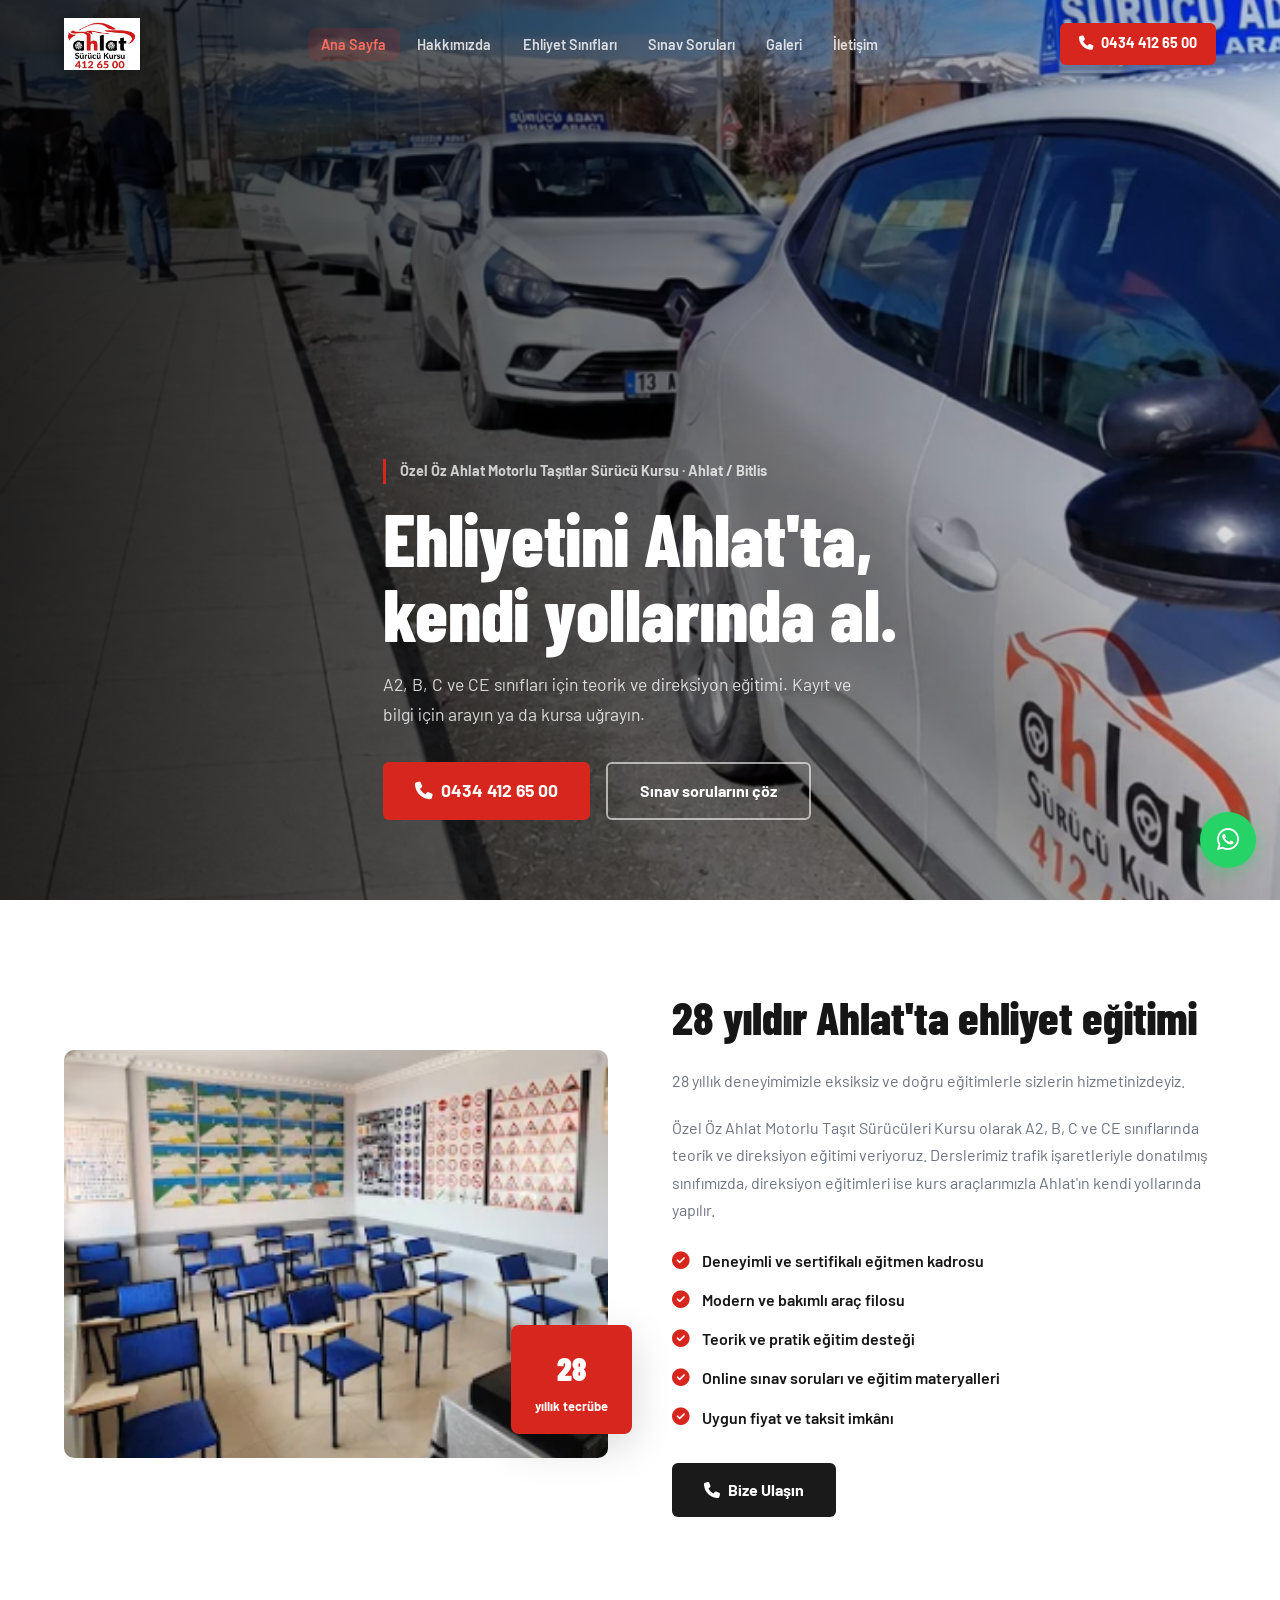
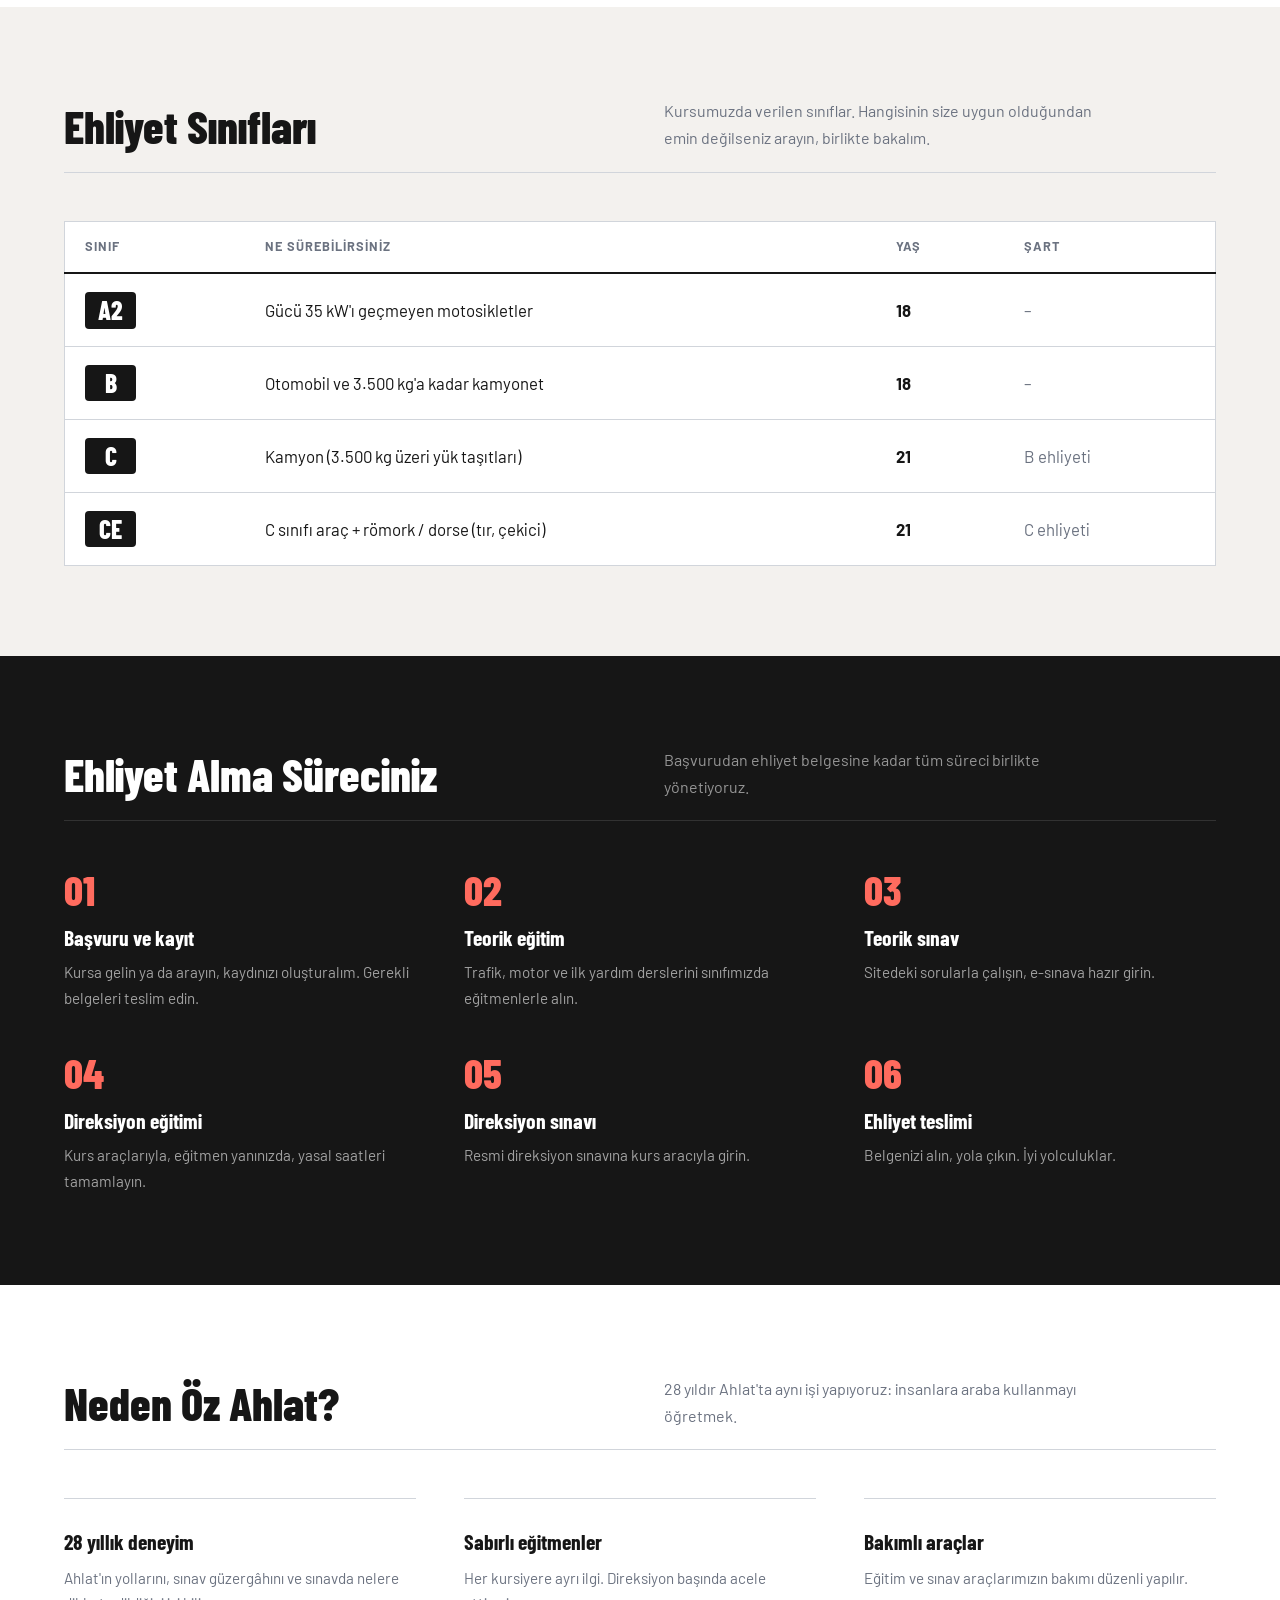
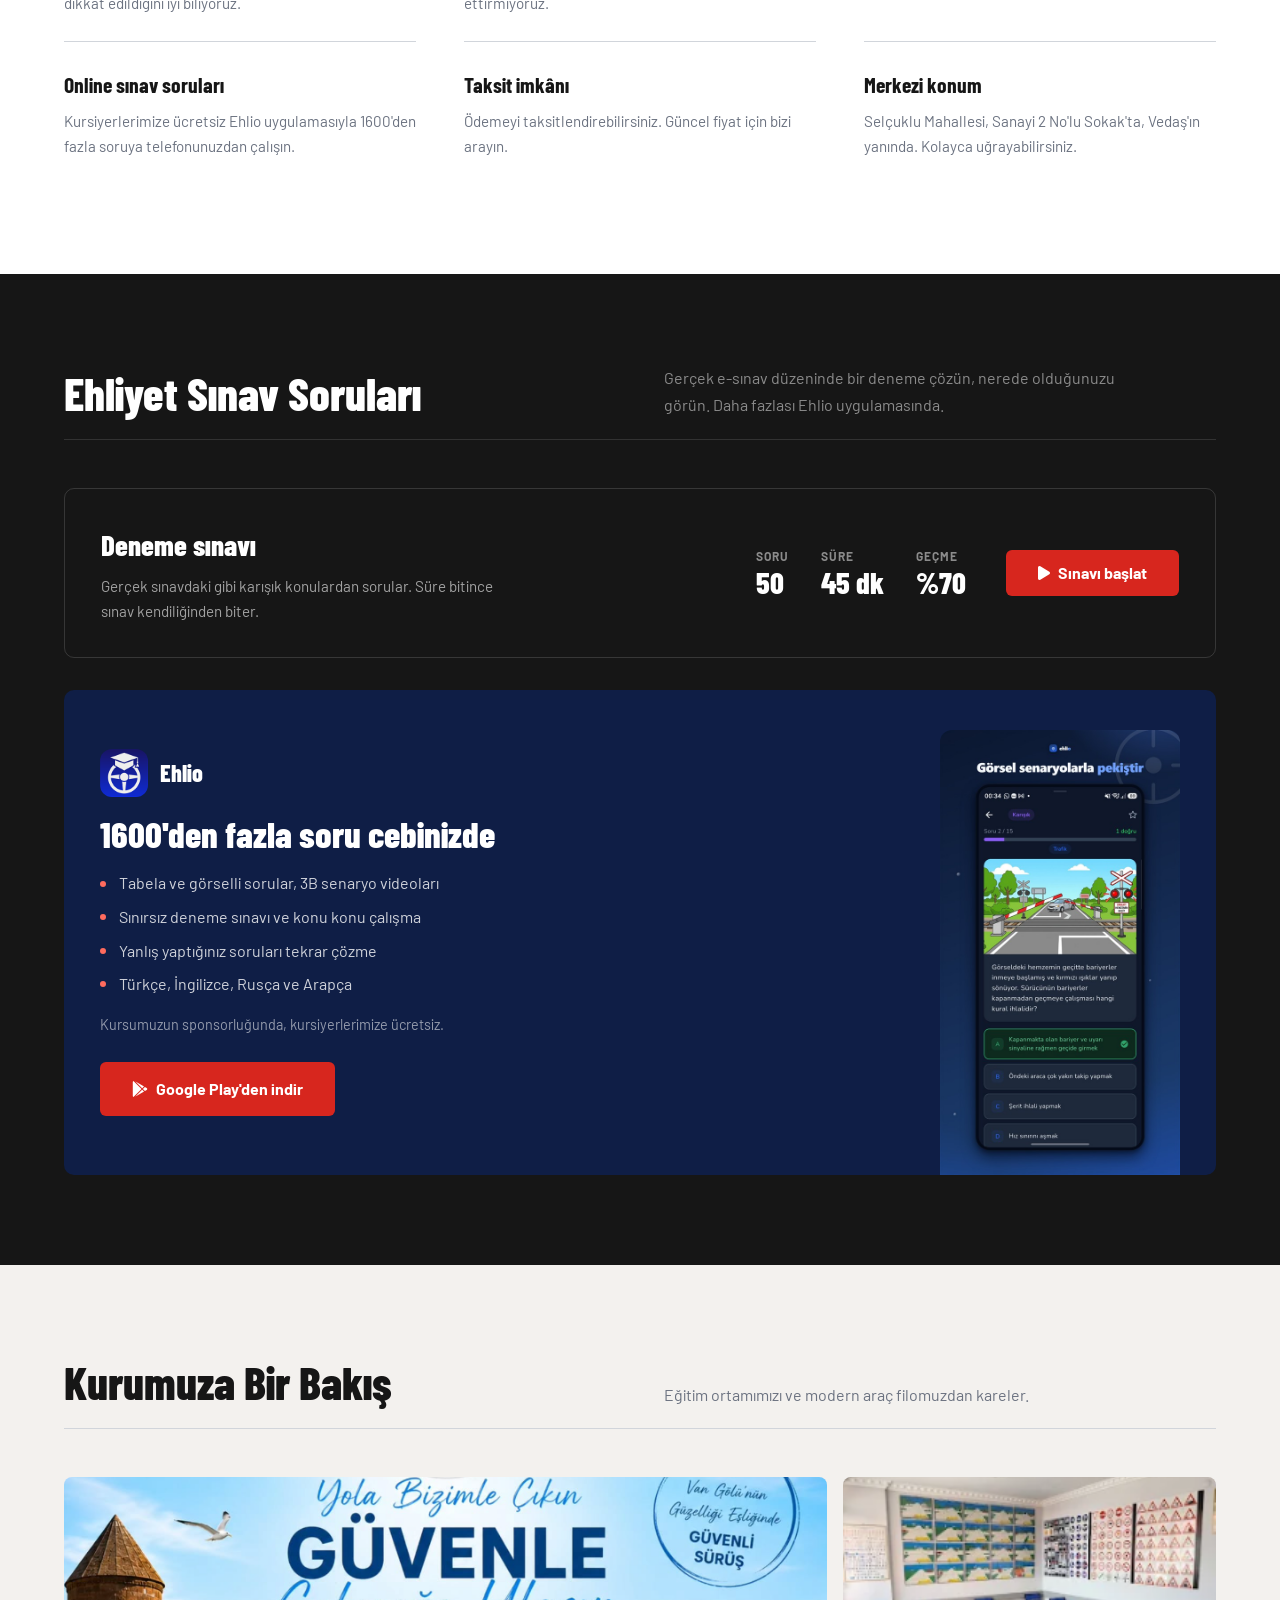
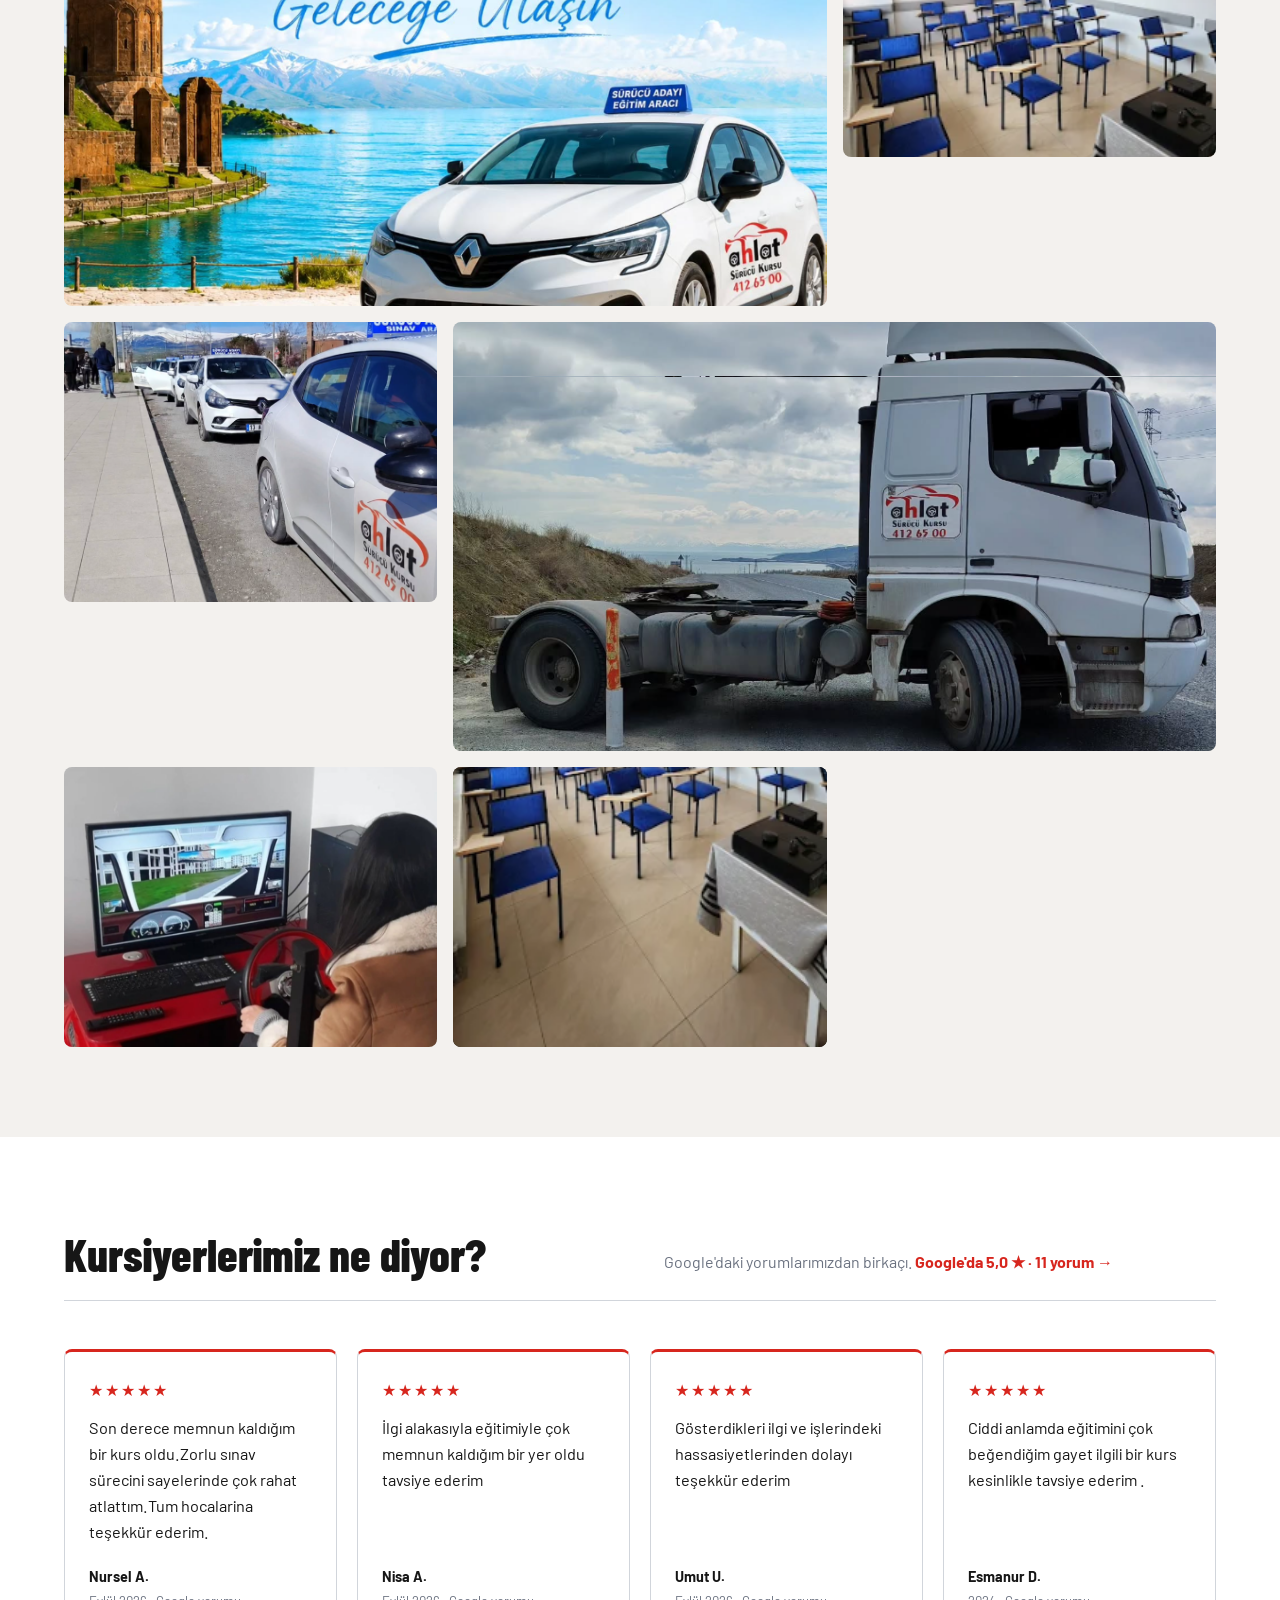
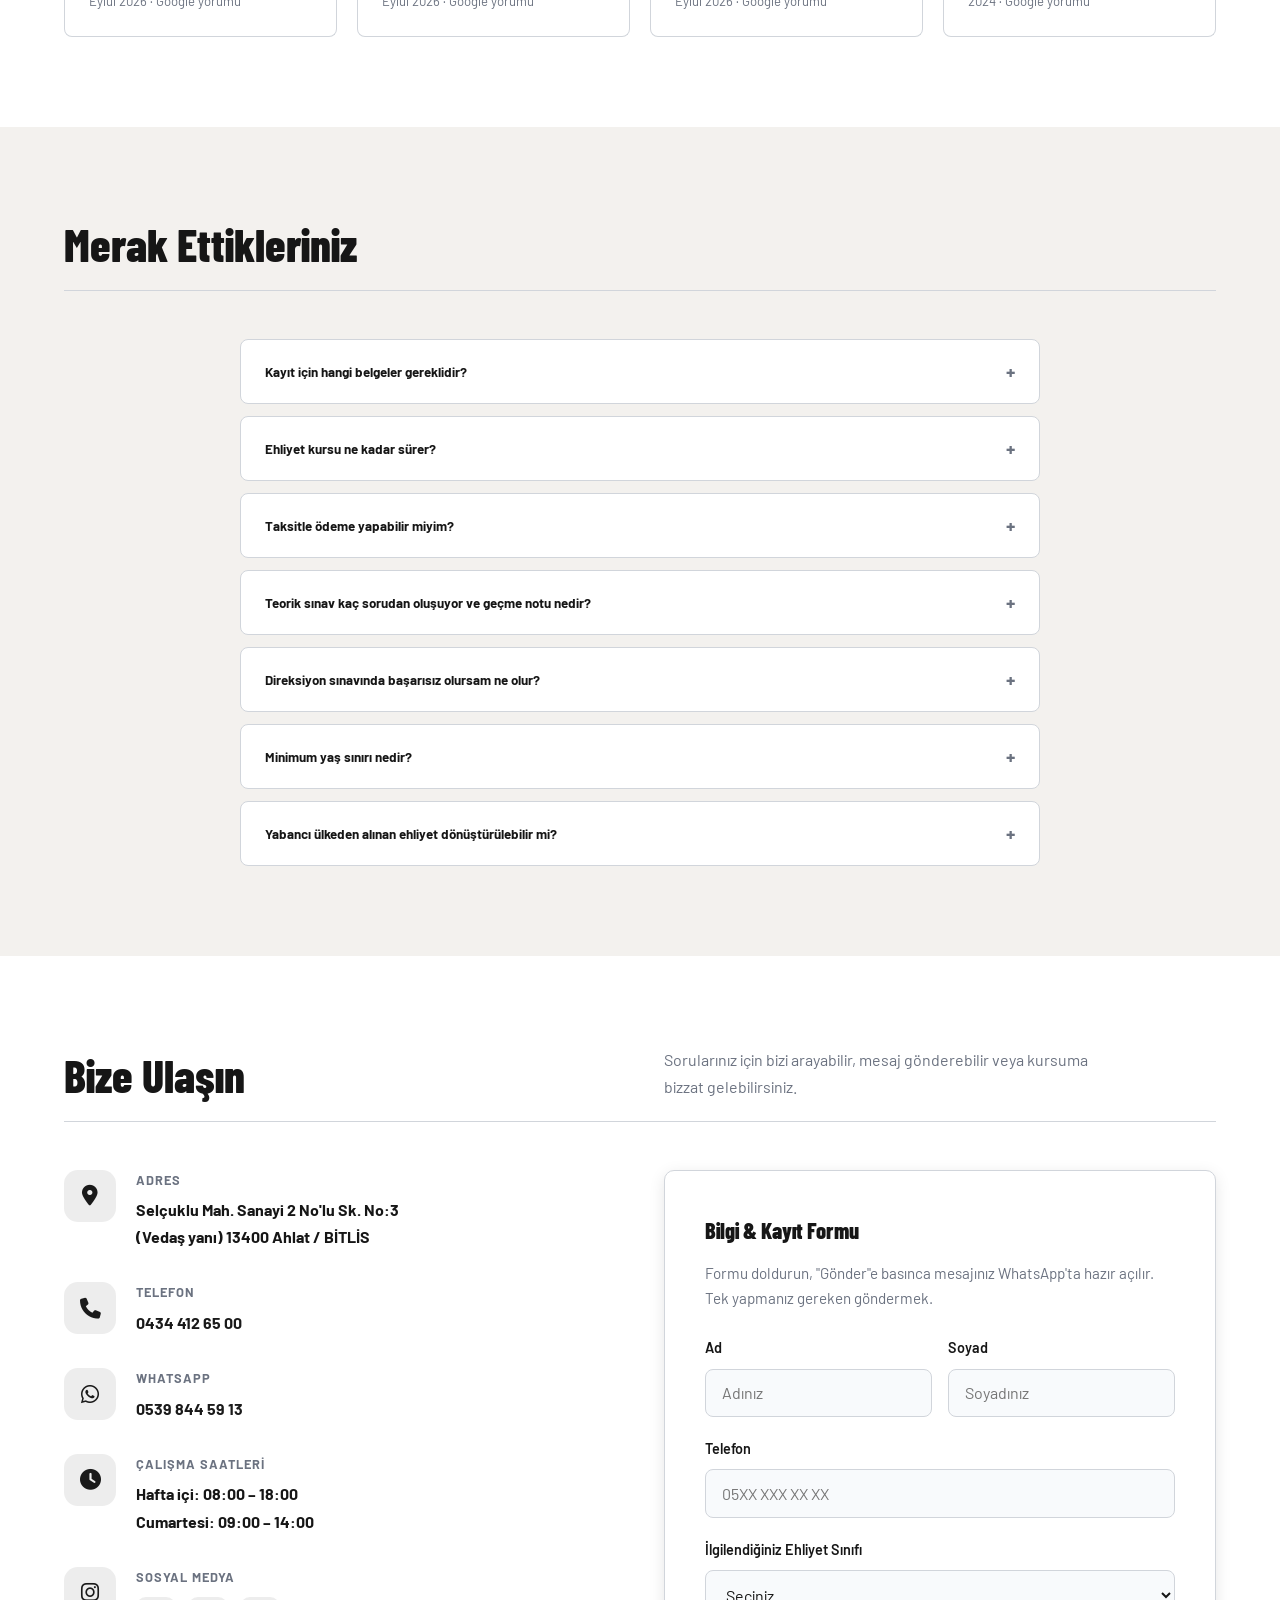
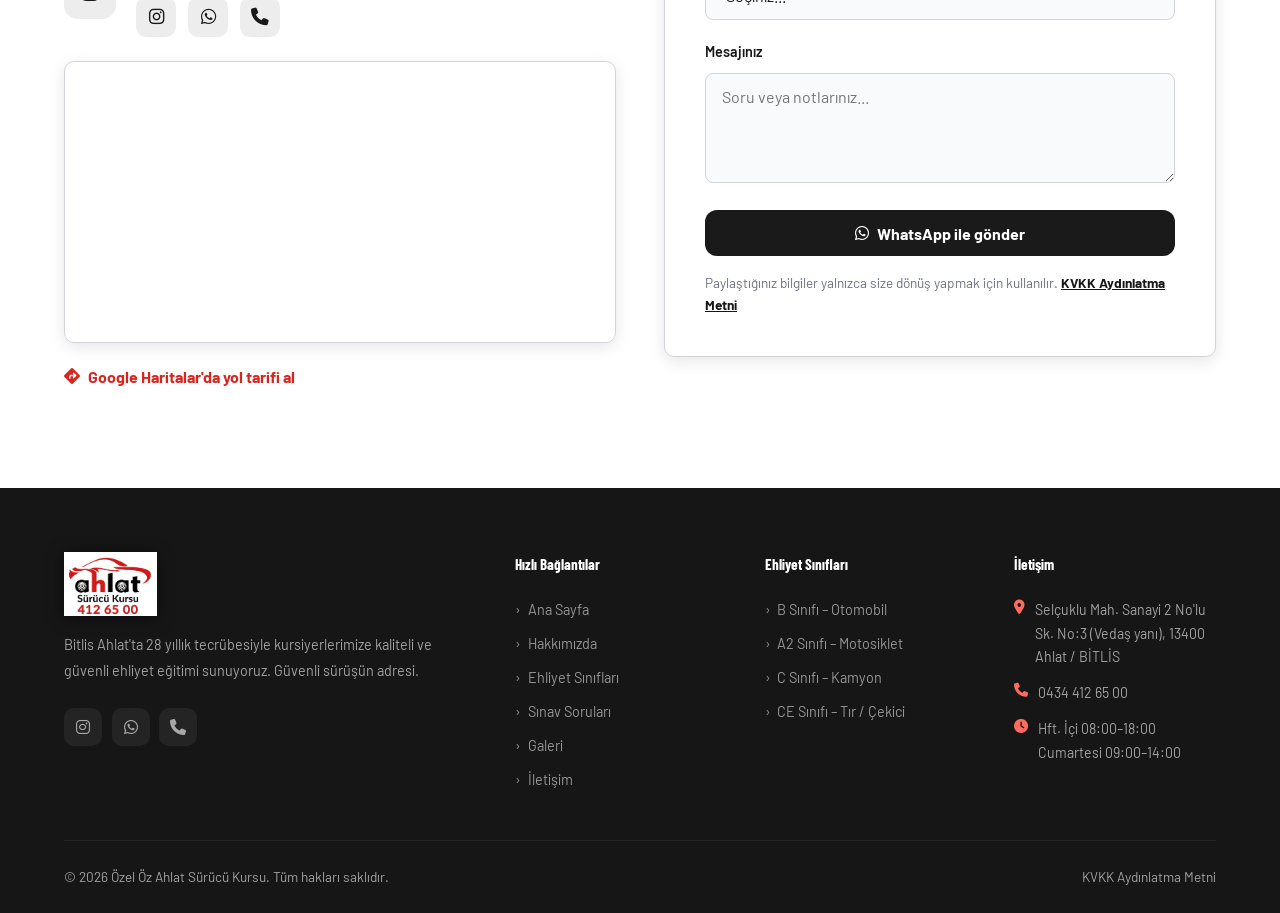
==== index.html @ 83574b3d "Instagram linklerini Umami'de say Co-Authored-By: Claude Opus 5.5 <noreply@anthropic.com>" ====
<!DOCTYPE html>
<html lang="tr">
<head>
  <meta charset="UTF-8">
  <meta name="viewport" content="width=device-width, initial-scale=1.0">
  <meta name="description" content="Özel Öz Ahlat Motorlu Taşıtlar Sürücü Kursu – 28 yıldır Ahlat/Bitlis'te A2, B, C ve CE sınıfı ehliyet eğitimi. Online deneme sınavı. 0434 412 65 00">
  <meta name="keywords" content="Ahlat sürücü kursu, Bitlis ehliyet, Öz Ahlat sürücü kursu, ehliyet soruları, online ehliyet sınavı">
  <meta property="og:title" content="Özel Öz Ahlat Motorlu Taşıtlar Sürücü Kursu">
  <meta property="og:description" content="28 yıldır Ahlat'ta A2, B, C ve CE sınıfı ehliyet eğitimi. Kayıt ve bilgi: 0434 412 65 00">
  <meta property="og:type" content="website">
  <meta property="og:url" content="https://ozahlatsurucukursu.com/">
  <meta property="og:image" content="https://ozahlatsurucukursu.com/images/araba-sinav.png">
  <link rel="canonical" href="https://ozahlatsurucukursu.com/">
  <script type="application/ld+json">
  {
    "@context": "https://schema.org",
    "@type": "DrivingSchool",
    "name": "Özel Öz Ahlat Motorlu Taşıtlar Sürücü Kursu",
    "url": "https://ozahlatsurucukursu.com/",
    "logo": "https://ozahlatsurucukursu.com/images/logo.png",
    "image": "https://ozahlatsurucukursu.com/images/araba-sinav.png",
    "telephone": "+904344126500",
    "address": {
      "@type": "PostalAddress",
      "streetAddress": "Selçuklu Mah. Sanayi 2 No'lu Sk. No:3 (Vedaş yanı)",
      "addressLocality": "Ahlat",
      "addressRegion": "Bitlis",
      "postalCode": "13400",
      "addressCountry": "TR"
    },
    "geo": { "@type": "GeoCoordinates", "latitude": 38.7538168, "longitude": 42.4808059 },
    "openingHoursSpecification": [
      { "@type": "OpeningHoursSpecification", "dayOfWeek": ["Monday","Tuesday","Wednesday","Thursday","Friday"], "opens": "08:00", "closes": "18:00" },
      { "@type": "OpeningHoursSpecification", "dayOfWeek": "Saturday", "opens": "09:00", "closes": "14:00" }
    ],
    "sameAs": ["https://www.instagram.com/ozelozahlatsurucukursu/"]
  }
  </script>
  <title>Özel Öz Ahlat Motorlu Taşıtlar Sürücü Kursu | Ahlat / Bitlis</title>
  <link rel="preconnect" href="https://fonts.googleapis.com">
  <link rel="preconnect" href="https://fonts.gstatic.com" crossorigin>
  <link href="https://fonts.googleapis.com/css2?family=Barlow+Condensed:wght@600;700;800&family=Barlow:wght@400;500;600;700&display=swap" rel="stylesheet">
  <link rel="stylesheet" href="https://cdnjs.cloudflare.com/ajax/libs/font-awesome/6.5.1/css/all.min.css">
  <link rel="stylesheet" href="css/style.css">
  <!-- Umami: çerezsiz ziyaretçi istatistiği; yalnızca canlı alan adında sayar -->
  <script defer src="https://cloud.umami.is/script.js" data-website-id="d7268919-b298-45bf-a15a-95220ce1ad86" data-domains="ozahlatsurucukursu.com"></script>
</head>
<body>

<!-- ===== WhatsApp & Back To Top ===== -->
<a data-umami-event="whatsapp" data-umami-event-yer="sabit-buton" href="https://wa.me/905398445913" class="whatsapp-float" target="_blank" rel="noopener" aria-label="WhatsApp ile ulaşın">
  <i class="fa-brands fa-whatsapp"></i>
  <span class="whatsapp-tooltip">WhatsApp'tan Ulaşın</span>
</a>
<button id="back-to-top" aria-label="Sayfanın başına dön">
  <i class="fa-solid fa-chevron-up"></i>
</button>

<!-- Lightbox -->
<div id="lightbox-overlay" role="dialog" aria-modal="true">
  <button id="lightbox-close"><i class="fa-solid fa-xmark"></i></button>
  <img id="lightbox-img" src="" alt="Galeri fotoğrafı">
  <div id="lightbox-caption"></div>
</div>

<!-- ===== NAVBAR ===== -->
<nav id="navbar" class="navbar" role="navigation" aria-label="Ana menü">
  <div class="container">
    <div class="nav-inner">
      <a href="#hero" class="nav-logo">
        <img src="images/logo.png" alt="Ahlat Sürücü Kursu" class="nav-logo-img">
      </a>

      <ul class="nav-menu" id="nav-menu">
        <li><a href="#hero"       class="nav-link active">Ana Sayfa</a></li>
        <li><a href="#hakkimizda" class="nav-link">Hakkımızda</a></li>
        <li><a href="#hizmetler"  class="nav-link">Ehliyet Sınıfları</a></li>
        <li><a href="#sinav"      class="nav-link">Sınav Soruları</a></li>
        <li><a href="#galeri"     class="nav-link">Galeri</a></li>
        <li><a href="#iletisim"   class="nav-link">İletişim</a></li>
      </ul>

      <div class="nav-actions">
        <a data-umami-event="telefon" data-umami-event-yer="menu" href="tel:+904344126500" class="nav-phone">
          <i class="fa-solid fa-phone"></i>
          <span class="phone-text">0434 412 65 00</span>
        </a>
        <button class="hamburger" id="hamburger" aria-label="Menüyü aç/kapat" aria-expanded="false">
          <span></span><span></span><span></span>
        </button>
      </div>
    </div>
  </div>
</nav>

<!-- ===== HERO ===== -->
<section id="hero" class="hero">
  <div class="container">
    <div class="hero-content">
      <p class="hero-kicker">Özel Öz Ahlat Motorlu Taşıtlar Sürücü Kursu · Ahlat / Bitlis</p>
      <h1 class="hero-title">Ehliyetini Ahlat'ta,<br>kendi yollarında al.</h1>
      <p class="hero-desc">
        A2, B, C ve CE sınıfları için teorik ve direksiyon eğitimi.
        Kayıt ve bilgi için arayın ya da kursa uğrayın.
      </p>
      <div class="hero-actions">
        <a data-umami-event="telefon" data-umami-event-yer="giris" href="tel:+904344126500" class="btn btn-secondary">
          <i class="fa-solid fa-phone"></i> 0434 412 65 00
        </a>
        <a href="#sinav" class="btn btn-outline">Sınav sorularını çöz</a>
      </div>
    </div>
  </div>
</section>

<!-- ===== HAKKIMIZDA ===== -->
<section id="hakkimizda" class="section">
  <div class="container">
    <div class="about-grid">
      <div class="about-visual">
        <div class="about-img-wrap">
          <img src="images/sinif.png" alt="Öz Ahlat Sürücü Kursu Eğitim Sınıfı" class="about-real-img">
        </div>
        <div class="about-badge-float">
          <div class="about-badge-num">28</div>
          <div class="about-badge-text">yıllık tecrübe</div>
        </div>
      </div>
      <div class="about-text">
        <div class="section-header" style="text-align:left;margin-bottom:1.5rem">
          <h2 class="section-title">28 yıldır Ahlat'ta ehliyet eğitimi</h2>
        </div>
        <p>
          28 yıllık deneyimimizle eksiksiz ve doğru eğitimlerle sizlerin hizmetinizdeyiz.
        </p>
        <p>
          Özel Öz Ahlat Motorlu Taşıt Sürücüleri Kursu olarak A2, B, C ve CE sınıflarında
          teorik ve direksiyon eğitimi veriyoruz. Derslerimiz trafik işaretleriyle donatılmış
          sınıfımızda, direksiyon eğitimleri ise kurs araçlarımızla Ahlat'ın kendi yollarında yapılır.
        </p>
        <div class="about-features">
          <div class="about-feature"><i class="fa-solid fa-check-circle"></i> Deneyimli ve sertifikalı eğitmen kadrosu</div>
          <div class="about-feature"><i class="fa-solid fa-check-circle"></i> Modern ve bakımlı araç filosu</div>
          <div class="about-feature"><i class="fa-solid fa-check-circle"></i> Teorik ve pratik eğitim desteği</div>
          <div class="about-feature"><i class="fa-solid fa-check-circle"></i> Online sınav soruları ve eğitim materyalleri</div>
          <div class="about-feature"><i class="fa-solid fa-check-circle"></i> Uygun fiyat ve taksit imkânı</div>
        </div>
        <a href="#iletisim" class="btn btn-primary">
          <i class="fa-solid fa-phone"></i> Bize Ulaşın
        </a>
      </div>
    </div>
  </div>
</section>

<!-- ===== EHLİYET SINIFLARI ===== -->
<section id="hizmetler" class="section section-alt">
  <div class="container">
    <div class="section-header">
      <h2 class="section-title">Ehliyet Sınıfları</h2>
      <p class="section-desc">Kursumuzda verilen sınıflar. Hangisinin size uygun olduğundan emin değilseniz arayın, birlikte bakalım.</p>
    </div>
    <div class="class-table-wrap">
      <table class="class-table">
        <thead>
          <tr><th>Sınıf</th><th>Ne sürebilirsiniz</th><th>Yaş</th><th>Şart</th></tr>
        </thead>
        <tbody>
          <tr><td><span class="class-code">A2</span></td><td>Gücü 35 kW'ı geçmeyen motosikletler</td><td>18</td><td>–</td></tr>
          <tr><td><span class="class-code">B</span></td><td>Otomobil ve 3.500 kg'a kadar kamyonet</td><td>18</td><td>–</td></tr>
          <tr><td><span class="class-code">C</span></td><td>Kamyon (3.500 kg üzeri yük taşıtları)</td><td>21</td><td>B ehliyeti</td></tr>
          <tr><td><span class="class-code">CE</span></td><td>C sınıfı araç + römork / dorse (tır, çekici)</td><td>21</td><td>C ehliyeti</td></tr>
        </tbody>
      </table>
    </div>
  </div>
</section>

<!-- ===== SÜREÇ ===== -->
<section class="section process-section">
  <div class="container">
    <div class="section-header">
      <h2 class="section-title">Ehliyet Alma Süreciniz</h2>
      <p class="section-desc">Başvurudan ehliyet belgesine kadar tüm süreci birlikte yönetiyoruz.</p>
    </div>
    <ol class="process-list">
      <li><h3>Başvuru ve kayıt</h3><p>Kursa gelin ya da arayın, kaydınızı oluşturalım. Gerekli belgeleri teslim edin.</p></li>
      <li><h3>Teorik eğitim</h3><p>Trafik, motor ve ilk yardım derslerini sınıfımızda eğitmenlerle alın.</p></li>
      <li><h3>Teorik sınav</h3><p>Sitedeki sorularla çalışın, e-sınava hazır girin.</p></li>
      <li><h3>Direksiyon eğitimi</h3><p>Kurs araçlarıyla, eğitmen yanınızda, yasal saatleri tamamlayın.</p></li>
      <li><h3>Direksiyon sınavı</h3><p>Resmi direksiyon sınavına kurs aracıyla girin.</p></li>
      <li><h3>Ehliyet teslimi</h3><p>Belgenizi alın, yola çıkın. İyi yolculuklar.</p></li>
    </ol>
  </div>
</section>

<!-- ===== NEDEN BİZ ===== -->
<section class="section">
  <div class="container">
    <div class="section-header">
      <h2 class="section-title">Neden Öz Ahlat?</h2>
      <p class="section-desc">28 yıldır Ahlat'ta aynı işi yapıyoruz: insanlara araba kullanmayı öğretmek.</p>
    </div>
    <div class="reasons">
      <div class="reason"><h4>28 yıllık deneyim</h4><p>Ahlat'ın yollarını, sınav güzergâhını ve sınavda nelere dikkat edildiğini iyi biliyoruz.</p></div>
      <div class="reason"><h4>Sabırlı eğitmenler</h4><p>Her kursiyere ayrı ilgi. Direksiyon başında acele ettirmiyoruz.</p></div>
      <div class="reason"><h4>Bakımlı araçlar</h4><p>Eğitim ve sınav araçlarımızın bakımı düzenli yapılır.</p></div>
      <div class="reason"><h4>Online sınav soruları</h4><p>Kursiyerlerimize ücretsiz Ehlio uygulamasıyla 1600'den fazla soruya telefonunuzdan çalışın.</p></div>
      <div class="reason"><h4>Taksit imkânı</h4><p>Ödemeyi taksitlendirebilirsiniz. Güncel fiyat için bizi arayın.</p></div>
      <div class="reason"><h4>Merkezi konum</h4><p>Selçuklu Mahallesi, Sanayi 2 No'lu Sokak'ta, Vedaş'ın yanında. Kolayca uğrayabilirsiniz.</p></div>
    </div>
  </div>
</section>

<!-- ===== SINAV BÖLÜMÜ ===== -->
<section id="sinav" class="section exam-section">
  <div class="container">
    <div class="section-header">
      <h2 class="section-title" style="color:#fff">Ehliyet Sınav Soruları</h2>
      <p class="section-desc">Gerçek e-sınav düzeninde bir deneme çözün, nerede olduğunuzu görün. Daha fazlası Ehlio uygulamasında.</p>
    </div>

    <!-- SINAV ANA SAYFASI -->
    <div id="exam-home">
      <div class="exam-start">
        <div>
          <h3 class="exam-start-title">Deneme sınavı</h3>
          <p class="exam-start-desc">Gerçek sınavdaki gibi karışık konulardan sorular. Süre bitince sınav kendiliğinden biter.</p>
        </div>
        <dl class="exam-facts">
          <div><dt>Soru</dt><dd>50</dd></div>
          <div><dt>Süre</dt><dd>45 dk</dd></div>
          <div><dt>Geçme</dt><dd>%70</dd></div>
        </dl>
        <button data-umami-event="sinav-baslat" class="btn btn-secondary" id="btn-start-mock">
          <i class="fa-solid fa-play"></i> Sınavı başlat
        </button>
      </div>

      <!-- Ehlio uygulaması -->
      <div class="app-promo" id="uygulama">
        <div class="app-promo-text">
          <div class="app-promo-brand">
            <img src="images/ehlio-ikon.png" alt="" width="48" height="48">
            <span>Ehlio</span>
          </div>
          <h3 class="app-promo-title">1600'den fazla soru cebinizde</h3>
          <ul class="app-promo-list">
            <li>Tabela ve görselli sorular, 3B senaryo videoları</li>
            <li>Sınırsız deneme sınavı ve konu konu çalışma</li>
            <li>Yanlış yaptığınız soruları tekrar çözme</li>
            <li>Türkçe, İngilizce, Rusça ve Arapça</li>
          </ul>
          <p class="app-promo-note">Kursumuzun sponsorluğunda, kursiyerlerimize ücretsiz.</p>
          <!-- TODO: uygulama yayınlanınca href'i Play Store linkiyle değiştir:
               https://play.google.com/store/apps/details?id=com.ehlio.ehlio -->
          <a data-umami-event="play-store" href="#" class="btn btn-secondary play-link">
            <i class="fa-brands fa-google-play"></i> Google Play'den indir
          </a>
        </div>
        <img src="images/ehlio-ekran.jpg" alt="Ehlio uygulamasında görselli bir soru" class="app-promo-shot" width="540" height="1000" loading="lazy">
      </div>
    </div>

    <!-- SINAV QUIZ -->
    <div id="exam-quiz">
      <!-- Başlık -->
      <div class="quiz-header">
        <div class="quiz-meta">
          <span id="exam-category-tag">Kategori</span>
          <span id="exam-question-num">Soru 1 / 50</span>
        </div>
        <div id="timer-row">
          <i class="fa-regular fa-clock" style="color:rgba(255,255,255,.5)"></i>
          <div class="exam-timer" id="exam-timer">40:00</div>
        </div>
        <button id="btn-cancel-exam">
          <i class="fa-solid fa-xmark"></i> Sınavı İptal Et
        </button>
      </div>

      <!-- İlerleme Çubuğu -->
      <div class="progress-wrap">
        <div id="exam-progress-bar" style="width:0%"></div>
      </div>

      <!-- Soru -->
      <div class="quiz-body">
        <img id="exam-question-img" class="exam-question-img" alt="Soruya ait trafik levhası" style="display:none">
        <video id="exam-question-video" class="exam-question-video" muted loop playsinline controls preload="none" style="display:none"></video>
        <p id="exam-question-text">Soru metni buraya gelecek...</p>
        <div id="exam-options"></div>
        <div id="exam-explanation"></div>
      </div>

      <!-- Alt Menü -->
      <div class="quiz-footer">
        <button id="btn-prev"><i class="fa-solid fa-chevron-left"></i> Önceki</button>
        <button id="btn-next">Sonraki <i class="fa-solid fa-chevron-right"></i></button>
      </div>
    </div>

    <!-- SINAV SONUÇLARI -->
    <div id="exam-results">
      <div class="results-card">
        <h3 style="font-family:var(--font-head);color:#fff;font-size:1.5rem;margin-bottom:2rem;font-weight:800;">Sınav Sonuçlarınız</h3>
        <div class="score-circle-wrap">
          <div id="score-circle">
            <div id="result-score">-/-</div>
            <div id="result-pct">%0</div>
          </div>
        </div>
        <div id="result-badge" class="result-badge">...</div>
        <div class="result-meta">
          <span><i class="fa-regular fa-clock"></i> <span id="result-time">-</span></span>
          <span><i class="fa-solid fa-circle-check"></i> Geçme notu: %70</span>
        </div>
        <h4 class="result-categories-title">Konu Bazlı Performans:</h4>
        <div id="result-categories"></div>
        <p class="results-app">
          Bu deneme hep aynı 50 sorudan oluşur. Her seferinde yeni sorularla çalışmak için
          <a href="#uygulama">Ehlio uygulamasını indirin</a>.
        </p>
        <div class="results-actions">
          <button id="btn-retry"><i class="fa-solid fa-rotate-right"></i> Tekrar Dene</button>
          <button id="btn-back-menu"><i class="fa-solid fa-house"></i> Ana Menüye Dön</button>
        </div>
      </div>
    </div>

  </div>
</section>

<!-- ===== GALERİ ===== -->
<section id="galeri" class="section section-alt">
  <div class="container">
    <div class="section-header">
      <h2 class="section-title">Kurumuza Bir Bakış</h2>
      <p class="section-desc">Eğitim ortamımızı ve modern araç filomuzdan kareler.</p>
    </div>
    <div class="gallery-grid">
      <!-- 1 – Tanıtım Posteri (geniş) -->
      <div class="gallery-item" data-src="images/reklam.png" data-caption="Van Gölü'nde Güvenli Sürüş">
        <img src="images/reklam.png" alt="Ahlat Sürücü Kursu Tanıtım" class="gallery-img">
        <div class="gallery-caption">Van Gölü'nde Güvenli Sürüş – Ahlat'tan Yollara Güvenle…</div>
      </div>
      <!-- 2 – Eğitim Sınıfı -->
      <div class="gallery-item" data-src="images/sinif.png" data-caption="Teorik Eğitim Sınıfımız">
        <img src="images/sinif.png" alt="Teorik Eğitim Sınıfı" class="gallery-img">
        <div class="gallery-caption">Trafik İşaretleriyle Donatılmış Teorik Eğitim Sınıfımız</div>
      </div>
      <!-- 3 – Sınav Aracı -->
      <div class="gallery-item" data-src="images/araba-sinav.png" data-caption="Pratik Sürüş ve Sınav Eğitimi">
        <img src="images/araba-sinav.png" alt="Sınav Aracı Yolda" class="gallery-img">
        <div class="gallery-caption">Gerçek Yolda Pratik Sürüş ve Direksiyon Sınavı</div>
      </div>
      <!-- 4 – Kamyon (geniş) -->
      <div class="gallery-item" data-src="images/kamyon.png" data-caption="C Sınıfı Kamyon Eğitimi">
        <img src="images/kamyon.png" alt="Kamyon Eğitim Aracı" class="gallery-img">
        <div class="gallery-caption">C Sınıfı Kamyon – Ağır Vasıta Eğitim Filomuz</div>
      </div>
      <!-- 5 – Simülatör -->
      <div class="gallery-item" data-src="images/simulator.png" data-caption="Simülatör Eğitimi">
        <img src="images/simulator.png" alt="Sürüş Simülatörü" class="gallery-img">
        <div class="gallery-caption">Modern Sürüş Simülatörü ile Güvenli Ön Pratik</div>
      </div>
      <!-- 6 – Sınıf (farklı açı) -->
      <div class="gallery-item" data-src="images/sinif.png" data-caption="Donanımlı Eğitim Ortamı">
        <img src="images/sinif.png" alt="Eğitim Ortamı" class="gallery-img" style="object-position:bottom;">
        <div class="gallery-caption">Konforlu ve Donanımlı Eğitim Ortamımız</div>
      </div>
    </div>
  </div>
</section>

<!-- ===== YORUMLAR ===== -->
<section class="section" id="yorumlar">
  <div class="container">
    <div class="section-header">
      <h2 class="section-title">Kursiyerlerimiz ne diyor?</h2>
      <p class="section-desc">
        Google'daki yorumlarımızdan birkaçı.
        <a data-umami-event="google-yorumlar" href="https://maps.app.goo.gl/iAZyiwdhj2xTSUhC7" target="_blank" rel="noopener" class="reviews-link">Google'da 5,0 ★ · 11 yorum →</a>
      </p>
    </div>
    <div class="reviews">
      <figure class="review">
        <div class="review-stars" aria-label="5 üzerinden 5 yıldız">★★★★★</div>
        <blockquote>Son derece memnun kaldığım bir kurs oldu.Zorlu sınav sürecini sayelerinde çok rahat atlattım.Tum hocalarina teşekkür ederim.</blockquote>
        <figcaption><strong>Nursel A.</strong><span>Eylül 2026 · Google yorumu</span></figcaption>
      </figure>
      <figure class="review">
        <div class="review-stars" aria-label="5 üzerinden 5 yıldız">★★★★★</div>
        <blockquote>İlgi alakasıyla eğitimiyle çok memnun kaldığım bir yer oldu tavsiye ederim</blockquote>
        <figcaption><strong>Nisa A.</strong><span>Eylül 2026 · Google yorumu</span></figcaption>
      </figure>
      <figure class="review">
        <div class="review-stars" aria-label="5 üzerinden 5 yıldız">★★★★★</div>
        <blockquote>Gösterdikleri ilgi ve işlerindeki hassasiyetlerinden dolayı teşekkür ederim</blockquote>
        <figcaption><strong>Umut U.</strong><span>Eylül 2026 · Google yorumu</span></figcaption>
      </figure>
      <figure class="review">
        <div class="review-stars" aria-label="5 üzerinden 5 yıldız">★★★★★</div>
        <blockquote>Ciddi anlamda eğitimini çok beğendiğim gayet ilgili bir kurs kesinlikle tavsiye ederim .</blockquote>
        <figcaption><strong>Esmanur D.</strong><span>2024 · Google yorumu</span></figcaption>
      </figure>
    </div>
  </div>
</section>

<!-- ===== SSS ===== -->
<section class="section section-alt">
  <div class="container">
    <div class="section-header">
      <h2 class="section-title">Merak Ettikleriniz</h2>
    </div>
    <div class="faq-list">

      <div class="faq-item">
        <button class="faq-question">
          Kayıt için hangi belgeler gereklidir?
          <span class="faq-icon">+</span>
        </button>
        <div class="faq-answer">
          <div class="faq-answer-inner">
            Kayıt için nüfus cüzdanı fotokopisi, ikametgah belgesi, sağlık raporu (anlaşmalı sağlık kuruluşlarından), ve pasaport fotoğrafı gerekmektedir. Detaylı bilgi için lütfen kursla iletişime geçin.
          </div>
        </div>
      </div>

      <div class="faq-item">
        <button class="faq-question">
          Ehliyet kursu ne kadar sürer?
          <span class="faq-icon">+</span>
        </button>
        <div class="faq-answer">
          <div class="faq-answer-inner">
            B sınıfı ehliyet için teorik eğitim yaklaşık 2-3 ay, direksiyon eğitimi ise yasal saatler tamamlanana kadar devam eder. Toplam süreç kişiden kişiye değişmekle birlikte ortalama 3-4 ay olarak planlanmaktadır.
          </div>
        </div>
      </div>

      <div class="faq-item">
        <button class="faq-question">
          Taksitle ödeme yapabilir miyim?
          <span class="faq-icon">+</span>
        </button>
        <div class="faq-answer">
          <div class="faq-answer-inner">
            Evet, kursiyerlerimize taksit imkânı sunmaktayız. Detaylı ödeme planları ve güncel fiyatlarımız için kursu arayabilir ya da bizzat ziyaret edebilirsiniz.
          </div>
        </div>
      </div>

      <div class="faq-item">
        <button class="faq-question">
          Teorik sınav kaç sorudan oluşuyor ve geçme notu nedir?
          <span class="faq-icon">+</span>
        </button>
        <div class="faq-answer">
          <div class="faq-answer-inner">
            Teorik ehliyet sınavı 50 sorudan oluşmaktadır ve 45 dakika süre verilmektedir. Geçme notu %70 yani 35/50 doğrudur. Sitemizdeki deneme sınavını ve Ehlio uygulamamızı kullanarak bol bol pratik yapabilirsiniz.
          </div>
        </div>
      </div>

      <div class="faq-item">
        <button class="faq-question">
          Direksiyon sınavında başarısız olursam ne olur?
          <span class="faq-icon">+</span>
        </button>
        <div class="faq-answer">
          <div class="faq-answer-inner">
            Direksiyon sınavında başarısız olunması durumunda ek direksiyon saatleri alarak tekrar sınava girebilirsiniz. Eğitmenlerimiz sınav öncesi yoğun pratik desteği sunar.
          </div>
        </div>
      </div>

      <div class="faq-item">
        <button class="faq-question">
          Minimum yaş sınırı nedir?
          <span class="faq-icon">+</span>
        </button>
        <div class="faq-answer">
          <div class="faq-answer-inner">
            B sınıfı (otomobil) ehliyet için minimum yaş 17'dir; sınava 17 yaşında girebilir ancak ehliyet belgesi 18 yaşında teslim edilir. A2 sınıfı (motosiklet) için 18, C ve CE sınıfları için 21 yaş şartı aranmaktadır.
          </div>
        </div>
      </div>

      <div class="faq-item">
        <button class="faq-question">
          Yabancı ülkeden alınan ehliyet dönüştürülebilir mi?
          <span class="faq-icon">+</span>
        </button>
        <div class="faq-answer">
          <div class="faq-answer-inner">
            Anlaşmalı ülkelerden alınan ehliyet belgeleri belirli koşullar dahilinde Türk ehliyetine dönüştürülebilmektedir. Bu konuda danışmanlık almak için kursla iletişime geçmenizi öneririz.
          </div>
        </div>
      </div>

    </div>
  </div>
</section>

<!-- ===== İLETİŞİM ===== -->
<section id="iletisim" class="section">
  <div class="container">
    <div class="section-header">
      <h2 class="section-title">Bize Ulaşın</h2>
      <p class="section-desc">Sorularınız için bizi arayabilir, mesaj gönderebilir veya kursuma bizzat gelebilirsiniz.</p>
    </div>
    <div class="contact-grid">
      <!-- Sol: Bilgiler + Harita -->
      <div>
        <div class="contact-info">
          <div class="contact-card">
            <div class="contact-icon"><i class="fa-solid fa-location-dot"></i></div>
            <div>
              <div class="contact-label">Adres</div>
              <div class="contact-value">Selçuklu Mah. Sanayi 2 No'lu Sk. No:3<br>(Vedaş yanı) 13400 Ahlat / BİTLİS</div>
            </div>
          </div>
          <div class="contact-card">
            <div class="contact-icon"><i class="fa-solid fa-phone"></i></div>
            <div>
              <div class="contact-label">Telefon</div>
              <div class="contact-value">
                <a data-umami-event="telefon" data-umami-event-yer="iletisim" href="tel:+904344126500">0434 412 65 00</a>
              </div>
            </div>
          </div>
          <div class="contact-card">
            <div class="contact-icon"><i class="fa-brands fa-whatsapp"></i></div>
            <div>
              <div class="contact-label">WhatsApp</div>
              <div class="contact-value">
                <a data-umami-event="whatsapp" data-umami-event-yer="iletisim" href="https://wa.me/905398445913" target="_blank" rel="noopener">0539 844 59 13</a>
              </div>
            </div>
          </div>
          <div class="contact-card">
            <div class="contact-icon"><i class="fa-solid fa-clock"></i></div>
            <div>
              <div class="contact-label">Çalışma Saatleri</div>
              <div class="contact-value">Hafta içi: 08:00 – 18:00<br>Cumartesi: 09:00 – 14:00</div>
            </div>
          </div>
          <div class="contact-card">
            <div class="contact-icon"><i class="fa-brands fa-instagram"></i></div>
            <div>
              <div class="contact-label">Sosyal Medya</div>
              <div class="contact-value">
                <div class="social-links">
                  <a data-umami-event="instagram" data-umami-event-yer="iletisim-simge" href="https://www.instagram.com/ozelozahlatsurucukursu/" target="_blank" rel="noopener" class="social-link" aria-label="Instagram">
                    <i class="fa-brands fa-instagram"></i>
                  </a>
                  <a data-umami-event="whatsapp" data-umami-event-yer="iletisim-simge" href="https://wa.me/905398445913" target="_blank" rel="noopener" class="social-link" aria-label="WhatsApp">
                    <i class="fa-brands fa-whatsapp"></i>
                  </a>
                  <a data-umami-event="telefon" data-umami-event-yer="iletisim-simge" href="tel:+904344126500" class="social-link" aria-label="Telefon">
                    <i class="fa-solid fa-phone"></i>
                  </a>
                </div>
              </div>
            </div>
          </div>
        </div>

        <div class="map-wrap">
          <iframe
            title="Öz Ahlat Sürücü Kursu Haritası"
            src="https://www.google.com/maps/embed?origin=mfe&pb=!1m3!2m1!1s38.7538168,42.4808059!6i17!3m1!1str!5m1!1str"
            width="100%" height="280" frameborder="0"
            style="border:0;" allowfullscreen loading="lazy"
            referrerpolicy="no-referrer-when-downgrade">
          </iframe>
        </div>
        <a data-umami-event="yol-tarifi" href="https://maps.app.goo.gl/iAZyiwdhj2xTSUhC7" target="_blank" rel="noopener" class="map-link">
          <i class="fa-solid fa-diamond-turn-right"></i> Google Haritalar'da yol tarifi al
        </a>
      </div>

      <!-- Sağ: Form -->
      <div>
        <div class="contact-form-card">
          <h3 class="form-title">Bilgi & Kayıt Formu</h3>
          <p class="form-intro">Formu doldurun, "Gönder"e basınca mesajınız WhatsApp'ta hazır açılır. Tek yapmanız gereken göndermek.</p>
          <p id="form-error" role="alert"></p>
          <form id="contact-form" novalidate>
            <div class="form-row">
              <div class="form-group">
                <label class="form-label" for="f-name">Ad</label>
                <input class="form-input" id="f-name" type="text" placeholder="Adınız" required>
              </div>
              <div class="form-group">
                <label class="form-label" for="f-surname">Soyad</label>
                <input class="form-input" id="f-surname" type="text" placeholder="Soyadınız" required>
              </div>
            </div>
            <div class="form-group">
              <label class="form-label" for="f-phone">Telefon</label>
              <input class="form-input" id="f-phone" type="tel" placeholder="05XX XXX XX XX" required>
            </div>
            <div class="form-group">
              <label class="form-label" for="f-license">İlgilendiğiniz Ehliyet Sınıfı</label>
              <select class="form-select" id="f-license">
                <option value="">Seçiniz...</option>
                <option>B Sınıfı – Otomobil</option>
                <option>A2 Sınıfı – Motosiklet</option>
                <option>C Sınıfı – Kamyon</option>
                <option>CE Sınıfı – Tır / Çekici</option>
              </select>
            </div>
            <div class="form-group">
              <label class="form-label" for="f-message">Mesajınız</label>
              <textarea class="form-textarea" id="f-message" placeholder="Soru veya notlarınız..." rows="4"></textarea>
            </div>
            <button type="submit" class="btn btn-primary" style="width:100%;justify-content:center;border-radius:12px;">
              <i class="fa-brands fa-whatsapp"></i> WhatsApp ile gönder
            </button>
            <p class="form-kvkk">
              Paylaştığınız bilgiler yalnızca size dönüş yapmak için kullanılır.
              <a href="gizlilik.html">KVKK Aydınlatma Metni</a>
            </p>
          </form>
        </div>
      </div>
    </div>
  </div>
</section>

<!-- ===== FOOTER ===== -->
<footer class="footer">
  <div class="container">
    <div class="footer-grid">
      <div>
        <div class="footer-logo-wrap">
          <img src="images/logo.png" alt="Ahlat Sürücü Kursu" class="footer-logo-img">
        </div>
        <p class="footer-about">
          Bitlis Ahlat'ta 28 yıllık tecrübesiyle kursiyerlerimize kaliteli ve güvenli
          ehliyet eğitimi sunuyoruz. Güvenli sürüşün adresi.
        </p>
        <div class="footer-social">
          <a data-umami-event="instagram" data-umami-event-yer="footer" href="https://www.instagram.com/ozelozahlatsurucukursu/" target="_blank" rel="noopener" aria-label="Instagram">
            <i class="fa-brands fa-instagram"></i>
          </a>
          <a data-umami-event="whatsapp" data-umami-event-yer="footer" href="https://wa.me/905398445913" target="_blank" rel="noopener" aria-label="WhatsApp">
            <i class="fa-brands fa-whatsapp"></i>
          </a>
          <a data-umami-event="telefon" data-umami-event-yer="footer-simge" href="tel:+904344126500" aria-label="Telefon">
            <i class="fa-solid fa-phone"></i>
          </a>
        </div>
      </div>

      <div class="footer-col">
        <h4>Hızlı Bağlantılar</h4>
        <div class="footer-links">
          <a href="#hero">Ana Sayfa</a>
          <a href="#hakkimizda">Hakkımızda</a>
          <a href="#hizmetler">Ehliyet Sınıfları</a>
          <a href="#sinav">Sınav Soruları</a>
          <a href="#galeri">Galeri</a>
          <a href="#iletisim">İletişim</a>
        </div>
      </div>

      <div class="footer-col">
        <h4>Ehliyet Sınıfları</h4>
        <div class="footer-links">
          <a href="#hizmetler">B Sınıfı – Otomobil</a>
          <a href="#hizmetler">A2 Sınıfı – Motosiklet</a>
          <a href="#hizmetler">C Sınıfı – Kamyon</a>
          <a href="#hizmetler">CE Sınıfı – Tır / Çekici</a>
        </div>
      </div>

      <div class="footer-col">
        <h4>İletişim</h4>
        <div class="footer-contact-list">
          <div class="footer-contact-item">
            <i class="fa-solid fa-location-dot"></i>
            <span>Selçuklu Mah. Sanayi 2 No'lu Sk. No:3 (Vedaş yanı), 13400 Ahlat / BİTLİS</span>
          </div>
          <div class="footer-contact-item">
            <i class="fa-solid fa-phone"></i>
            <a data-umami-event="telefon" data-umami-event-yer="footer" href="tel:+904344126500" style="color:inherit">0434 412 65 00</a>
          </div>
          <div class="footer-contact-item">
            <i class="fa-solid fa-clock"></i>
            <span>Hft. İçi 08:00–18:00<br>Cumartesi 09:00–14:00</span>
          </div>
        </div>
      </div>
    </div>

    <div class="footer-bottom">
      <span>© <span id="year">2026</span> Özel Öz Ahlat Sürücü Kursu. Tüm hakları saklıdır.</span>
      <div class="footer-bottom-links">
        <a href="gizlilik.html">KVKK Aydınlatma Metni</a>
      </div>
    </div>
  </div>
</footer>

<script src="js/questions.js"></script>
<script src="js/exam.js"></script>
<script src="js/main.js"></script>
</body>
</html>
---- css/style.css ----
/* =============================================
   ÖZEL ÖZ AHLAT SÜRÜCÜ KURSU – Ana Stil
   ============================================= */

/* ---------- Değişkenler & Reset ---------- */
*, *::before, *::after { box-sizing: border-box; margin: 0; padding: 0; }

:root {
  --primary:       #1A1A1A;
  --primary-dark:  #000000;
  --primary-light: #3A3A3A;
  --secondary:     #D7261E;
  --secondary-dark:#B01D16;
  --secondary-light:#FF6B5E;
  --accent:        #C62828;
  --dark:          #161616;
  --gray:          #374151;
  --gray-mid:      #6B7280;
  --gray-light:    #D1D5DB;
  --bg:            #F8FAFC;
  --bg-alt:        #F3F1EE;
  --white:         #FFFFFF;
  --success:       #16A34A;
  --danger:        #DC2626;
  --warning:       #CA8A04;

  --shadow-sm: 0 1px 3px rgba(0,0,0,.12);
  --shadow:    0 4px 16px rgba(0,0,0,.10);
  --shadow-lg: 0 12px 40px rgba(0,0,0,.16);
  --radius:    8px;
  --radius-lg: 10px;
  --transition: 0.3s ease;
  --font-head: 'Barlow Condensed', sans-serif;
  --font-body: 'Barlow', sans-serif;
}

html { scroll-behavior: smooth; }

body {
  font-family: var(--font-body);
  color: var(--gray);
  background: var(--white);
  line-height: 1.7;
  overflow-x: hidden;
}

img { max-width: 100%; display: block; }
a  { text-decoration: none; color: inherit; }
button { cursor: pointer; border: none; background: none; font-family: inherit; }
ul { list-style: none; }

/* ---------- Yardımcılar ---------- */
.container { max-width: 1200px; margin: 0 auto; padding: 0 1.5rem; }
.section    { padding: 90px 0; }
.section-alt { background: var(--bg-alt); }

.section-header {
  display: grid; grid-template-columns: 1fr 1fr; gap: 1rem 3rem; align-items: end;
  padding-bottom: 1.25rem; margin-bottom: 3rem;
  border-bottom: 1px solid var(--gray-light);
}
.section-title {
  font-family: var(--font-head);
  font-size: clamp(2.1rem, 3.6vw, 3rem);
  font-weight: 800;
  color: var(--dark);
  line-height: 1.15;
}
.section-desc { color: var(--gray-mid); max-width: 460px; }
.process-section .section-header,
.exam-section .section-header { border-bottom-color: rgba(255,255,255,.12); }
.about-text .section-header { display: block; border: 0; padding: 0; }

.btn {
  display: inline-flex; align-items: center; gap: .5rem;
  padding: .85rem 2rem; border-radius: 6px;
  font-weight: 700; font-size: 1rem;
  transition: var(--transition);
}
.btn-primary {
  background: var(--primary); color: var(--white);
}
.btn-primary:hover { background: var(--primary-light); }

.btn-secondary {
  background: var(--secondary); color: var(--white);
}
.btn-secondary:hover { background: var(--secondary-dark); }

.btn-outline {
  background: transparent; color: var(--white);
  border: 2px solid rgba(255,255,255,.6);
}
.btn-outline:hover { background: rgba(255,255,255,.1); border-color: var(--white); }

.btn-danger { background: var(--danger); color: var(--white); }
.btn-danger:hover { background: #b91c1c; }
.btn-success { background: var(--success); color: var(--white); }
.btn-success:hover { background: #15803d; }

/* ============================================================
   NAVBAR
   ============================================================ */
.navbar {
  position: fixed; top: 0; left: 0; right: 0; z-index: 1000;
  padding: 1.1rem 0;
  transition: background .35s ease, box-shadow .35s ease, padding .35s ease;
}
.navbar.scrolled {
  background: var(--dark);
  box-shadow: 0 2px 20px rgba(0,0,0,.3);
  padding: .7rem 0;
}
.nav-inner {
  display: flex; align-items: center; justify-content: space-between; gap: 1.5rem;
}
.nav-logo { display: flex; align-items: center; gap: .75rem; }
.nav-logo-img {
  height: 52px;
  width: auto;
  display: block;
  filter: drop-shadow(0 2px 8px rgba(0,0,0,.4));
  transition: var(--transition);
}
.nav-logo:hover .nav-logo-img { transform: scale(1.04); }

.nav-menu {
  display: flex; align-items: center; gap: .25rem;
  flex: 1; justify-content: center;
}
.nav-link {
  color: rgba(255,255,255,.8); font-weight: 600; font-size: .9rem;
  padding: .5rem .85rem; border-radius: 8px;
  transition: var(--transition);
}
.nav-link:hover, .nav-link.active {
  color: var(--white);
  background: rgba(215,38,30,.15);
}
.nav-link.active { color: var(--secondary-light); }

.nav-actions { display: flex; align-items: center; gap: .75rem; }
.nav-phone {
  display: flex; align-items: center; gap: .5rem;
  background: var(--secondary); color: var(--white);
  padding: .55rem 1.2rem; border-radius: 6px;
  font-weight: 700; font-size: .9rem;
  transition: var(--transition);
}
.nav-phone:hover { background: var(--secondary-dark); }

/* Hamburger */
.hamburger {
  display: none; flex-direction: column; gap: 5px;
  width: 40px; height: 40px;
  align-items: center; justify-content: center;
  border-radius: 8px; background: rgba(255,255,255,.1);
  transition: var(--transition);
}
.hamburger span {
  display: block; width: 22px; height: 2px;
  background: var(--white); border-radius: 2px;
  transition: var(--transition);
}
.hamburger.open span:nth-child(1) { transform: rotate(45deg) translate(5px,5px); }
.hamburger.open span:nth-child(2) { opacity: 0; }
.hamburger.open span:nth-child(3) { transform: rotate(-45deg) translate(5px,-5px); }

/* ============================================================
   HERO
   ============================================================ */
.hero {
  position: relative; min-height: 100vh;
  display: flex; align-items: flex-end;
  padding: 8rem 0 5rem;
  background:
    linear-gradient(90deg, rgba(0,0,0,.82) 0%, rgba(0,0,0,.55) 45%, rgba(0,0,0,.1) 100%),
    url('../images/araba-sinav.png') center 40% / cover no-repeat;
  background-color: var(--dark);
}

.hero-content { position: relative; max-width: 620px; }

.hero-kicker {
  color: rgba(255,255,255,.75);
  font-size: .9rem; font-weight: 700;
  margin-bottom: 1rem;
  padding-left: .85rem;
  border-left: 3px solid var(--secondary);
}

.hero-title {
  font-family: var(--font-head);
  font-size: clamp(2.8rem, 6vw, 4.6rem);
  font-weight: 800; color: var(--white);
  line-height: 1.02; margin-bottom: 1.25rem;
}

.hero-desc {
  color: rgba(255,255,255,.8);
  font-size: 1.1rem; max-width: 500px;
  margin-bottom: 2rem;
}

.hero-actions { display: flex; flex-wrap: wrap; gap: 1rem; }
.hero-actions .btn-secondary { font-size: 1.1rem; }


/* ============================================================
   HAKKIMIZDA
   ============================================================ */
.about-grid {
  display: grid; grid-template-columns: 1fr 1fr; gap: 4rem; align-items: center;
}
.about-visual { position: relative; }
.about-img-wrap {
  border-radius: var(--radius-lg); overflow: hidden;
  aspect-ratio: 4/3;
}
.about-real-img {
  width: 100%; height: 100%;
  object-fit: cover;
  display: block;
  transition: transform .5s ease;
}

/* Görsel yüklenemediğinde fallback arka plan */
.about-img-fallback {
  background: linear-gradient(135deg, var(--primary) 0%, var(--primary-dark) 100%);
  display: flex; align-items: center; justify-content: center;
}
.about-img-fallback::after {
  content: '🏫';
  font-size: 6rem;
  opacity: .4;
}

/* Logo fallback stilleri */
.nav-logo-icon {
  width: 42px; height: 42px;
  background: var(--secondary); border-radius: 10px;
  display: flex; align-items: center; justify-content: center;
  font-size: 1.3rem; flex-shrink: 0;
}
.nav-logo-text { display: flex; flex-direction: column; }
.nav-logo-name { font-family: var(--font-head); font-weight: 800; font-size: .95rem; color: var(--white); line-height: 1.1; }
.nav-logo-sub  { font-size: .7rem; color: var(--secondary); font-weight: 600; letter-spacing: 1px; }

.footer-logo-icon { width: 44px; height: 44px; background: var(--secondary); border-radius: 10px; display: flex; align-items: center; justify-content: center; font-size: 1.3rem; }
.footer-brand-name { font-family: var(--font-head); font-weight: 800; font-size: 1.1rem; color: var(--white); }
.footer-brand-sub  { font-size: .7rem; color: var(--secondary-light); }
.about-badge-float {
  position: absolute; bottom: 1.5rem; right: -1.5rem;
  background: var(--secondary);
  padding: 1rem 1.5rem; border-radius: var(--radius);
  box-shadow: var(--shadow-lg);
  text-align: center;
}
.about-badge-num  { font-family: var(--font-head); font-size: 2rem; font-weight: 900; color: var(--white); }
.about-badge-text { font-size: .8rem; font-weight: 700; color: var(--white); }

.about-text p { color: var(--gray-mid); margin-bottom: 1.25rem; }

.about-features { display: flex; flex-direction: column; gap: .75rem; margin: 1.5rem 0 2rem; }
.about-feature {
  display: flex; align-items: center; gap: .75rem;
  font-weight: 600; color: var(--dark);
}
.about-feature i { color: var(--secondary); font-size: 1.1rem; }

/* ============================================================
   EHLİYET SINIFLARI
   ============================================================ */
.class-table-wrap { overflow-x: auto; }
.class-table {
  width: 100%; border-collapse: collapse;
  background: var(--white);
  border: 1px solid var(--gray-light);
}
.class-table th {
  text-align: left; padding: .9rem 1.25rem;
  font-size: .8rem; font-weight: 700; letter-spacing: 1px; text-transform: uppercase;
  color: var(--gray-mid); border-bottom: 2px solid var(--dark);
}
.class-table td {
  padding: 1.1rem 1.25rem; border-bottom: 1px solid var(--gray-light);
  color: var(--dark); font-size: 1.05rem; vertical-align: middle;
}
.class-table tr:last-child td { border-bottom: 0; }
.class-table td:nth-child(3) { font-weight: 700; }
.class-table td:nth-child(4) { color: var(--gray-mid); }
.class-code {
  display: inline-block; min-width: 3.2rem; text-align: center;
  font-family: var(--font-head); font-weight: 800; font-size: 1.6rem; line-height: 1;
  color: var(--white); background: var(--dark);
  padding: .35rem .6rem; border-radius: 4px;
}

/* ============================================================
   SÜREÇ ADIMLARI
   ============================================================ */
.process-section { background: var(--dark); }
.process-section .section-title { color: var(--white); }
.process-section .section-desc  { color: rgba(255,255,255,.55); }

.process-list {
  list-style: none; counter-reset: step;
  display: grid; grid-template-columns: repeat(3, 1fr); gap: 2.5rem 3rem;
}
.process-list li { counter-increment: step; }
.process-list li::before {
  content: counter(step, decimal-leading-zero);
  display: block; margin-bottom: .5rem;
  font-family: var(--font-head); font-weight: 800; font-size: 2.6rem; line-height: 1;
  color: var(--secondary-light);
}
.process-list h3 { font-family: var(--font-head); font-weight: 700; font-size: 1.35rem; color: var(--white); margin-bottom: .3rem; }
.process-list p  { color: rgba(255,255,255,.6); font-size: .95rem; }

/* ============================================================
   NEDEN BİZ
   ============================================================ */
.reasons { display: grid; grid-template-columns: repeat(3, 1fr); gap: 0 3rem; }
.reason { padding: 1.5rem 0; border-top: 1px solid var(--gray-light); }
.reason h4 { font-family: var(--font-head); font-weight: 700; font-size: 1.35rem; color: var(--dark); margin-bottom: .35rem; }
.reason p  { color: var(--gray-mid); font-size: .95rem; }

/* ============================================================
   SINAV BÖLÜMÜ
   ============================================================ */
.exam-section { background: var(--dark); }
.exam-section .section-title { color: var(--white); }
.exam-section .section-desc  { color: rgba(255,255,255,.5); }

/* Sınav Ana Sayfası */
.exam-start {
  display: grid; grid-template-columns: 1.4fr auto auto; gap: 2.5rem; align-items: center;
  padding: 2rem 2.25rem; margin-bottom: 2rem;
  border: 1px solid rgba(255,255,255,.14); border-radius: var(--radius-lg);
}
.exam-start-title { font-family: var(--font-head); font-weight: 800; font-size: 1.8rem; color: var(--white); margin-bottom: .25rem; }
.exam-start-desc  { color: rgba(255,255,255,.6); font-size: .95rem; max-width: 420px; }
.exam-facts { display: flex; gap: 2rem; }
.exam-facts dt { font-size: .75rem; font-weight: 700; letter-spacing: 1px; text-transform: uppercase; color: rgba(255,255,255,.5); }
.exam-facts dd { font-family: var(--font-head); font-weight: 800; font-size: 1.9rem; color: var(--white); line-height: 1.1; }

/* Ehlio uygulama kutusu */
.app-promo {
  display: grid; grid-template-columns: 1fr 240px; gap: 3rem; align-items: center;
  padding: 2.5rem 2.25rem 0; overflow: hidden;
  background: #0f1e46; border-radius: var(--radius-lg);
}
.app-promo-text { padding-bottom: 2.5rem; }
.app-promo-brand { display: flex; align-items: center; gap: .75rem; margin-bottom: 1rem; }
.app-promo-brand img { width: 48px; height: 48px; border-radius: 12px; }
.app-promo-brand span { font-family: var(--font-head); font-weight: 800; font-size: 1.5rem; color: var(--white); }
.app-promo-title { font-family: var(--font-head); font-weight: 800; font-size: clamp(1.7rem, 3vw, 2.3rem); color: var(--white); line-height: 1.1; margin-bottom: 1rem; }
.app-promo-list { display: grid; gap: .4rem; margin-bottom: 1rem; }
.app-promo-list li { color: rgba(255,255,255,.8); padding-left: 1.2rem; position: relative; }
.app-promo-list li::before { content: ''; position: absolute; left: 0; top: .7em; width: 6px; height: 6px; background: var(--secondary-light); border-radius: 50%; }
.app-promo-note { color: rgba(255,255,255,.55); font-size: .9rem; margin-bottom: 1.5rem; }
.app-promo-shot { width: 100%; height: auto; align-self: end; border-radius: 12px 12px 0 0; }

/* Quiz Arayüzü */
#exam-quiz { display: none; }

.quiz-header {
  display: flex; justify-content: space-between; align-items: center;
  background: rgba(255,255,255,.05); border-radius: var(--radius-lg);
  padding: 1rem 1.5rem; margin-bottom: 1.5rem; flex-wrap: wrap; gap: 1rem;
}
.quiz-meta { display: flex; align-items: center; gap: 1rem; flex-wrap: wrap; }
#exam-category-tag {
  background: rgba(215,38,30,.2); color: var(--secondary-light);
  font-size: .8rem; font-weight: 700; padding: .3rem .75rem; border-radius: 50px;
}
#exam-question-num { color: rgba(255,255,255,.7); font-size: .9rem; font-weight: 600; }

#timer-row { display: flex; align-items: center; gap: .5rem; }
.exam-timer {
  font-family: var(--font-head); font-size: 1.5rem; font-weight: 800;
  color: var(--white); background: rgba(255,255,255,.08);
  padding: .35rem 1rem; border-radius: 10px;
  min-width: 90px; text-align: center;
  transition: color .3s, background .3s;
}
.exam-timer.warning { color: var(--warning); background: rgba(202,138,4,.15); }
.exam-timer.danger  { color: var(--danger);  background: rgba(220,38,38,.2); animation: pulse 1s infinite; }
@keyframes pulse { 0%,100%{opacity:1} 50%{opacity:.6} }

.progress-wrap {
  height: 6px; background: rgba(255,255,255,.1);
  border-radius: 3px; overflow: hidden; margin-bottom: 2rem;
}
#exam-progress-bar {
  height: 100%; background: var(--secondary);
  border-radius: 3px; transition: width .4s ease;
}

.quiz-body {
  background: rgba(255,255,255,.04);
  border: 1px solid rgba(255,255,255,.08);
  border-radius: var(--radius-lg);
  padding: 2.5rem; margin-bottom: 1.5rem;
}
.exam-question-img {
  display: block; max-width: 220px; max-height: 260px; width: auto; height: auto;
  margin: 0 0 1.5rem; padding: .75rem; background: var(--white); border-radius: var(--radius);
}
.exam-question-img.is-scene {
  max-width: 640px; max-height: none; width: 100%; padding: 0; background: none;
}
.exam-question-video {
  display: block; width: 100%; max-width: 640px; aspect-ratio: 16 / 9;
  margin: 0 0 1.5rem; background: #000; border-radius: var(--radius);
}
#exam-question-text {
  font-family: var(--font-body); font-size: 1.25rem; font-weight: 600;
  color: var(--white); line-height: 1.5; margin-bottom: 2rem;
}
#exam-options { display: flex; flex-direction: column; gap: .75rem; }

.exam-option {
  display: flex; align-items: center; gap: 1rem;
  background: rgba(255,255,255,.05);
  border: 1.5px solid rgba(255,255,255,.1);
  color: rgba(255,255,255,.85); width: 100%;
  padding: .9rem 1.25rem; border-radius: var(--radius);
  font-size: 1rem; text-align: left;
  transition: var(--transition);
}
.exam-option:hover:not(:disabled) { background: rgba(255,255,255,.1); border-color: rgba(255,255,255,.35); color: var(--white); }
.exam-option.selected { background: rgba(215,38,30,.22); border-color: var(--secondary-light); color: var(--white); }
.exam-option.correct  { background: rgba(22,163,74,.25); border-color: #16a34a; color: #4ade80; }
.exam-option.wrong    { background: rgba(220,38,38,.25);  border-color: #dc2626; color: #f87171; }

.opt-letter {
  width: 32px; height: 32px; flex-shrink: 0;
  background: rgba(255,255,255,.08); border-radius: 8px;
  display: flex; align-items: center; justify-content: center;
  font-family: var(--font-head); font-weight: 800; font-size: .9rem;
}
.exam-option.correct .opt-letter { background: #16a34a; color: #fff; }
.exam-option.wrong   .opt-letter { background: #dc2626; color: #fff; }
.exam-option.selected .opt-letter { background: var(--secondary); color: #fff; }

#exam-explanation {
  display: none;
  background: rgba(215,38,30,.1); border: 1px solid rgba(215,38,30,.3);
  color: rgba(255,255,255,.8); border-radius: var(--radius);
  padding: 1rem 1.25rem; margin-top: 1.25rem; font-size: .92rem;
}

.quiz-footer {
  display: flex; justify-content: space-between; align-items: center; gap: 1rem;
}
#btn-prev, #btn-next {
  padding: .75rem 1.75rem; border-radius: 6px;
  font-weight: 700; font-size: .95rem;
  transition: var(--transition);
}
#btn-prev { background: rgba(255,255,255,.1); color: var(--white); }
#btn-prev:hover:not(:disabled) { background: rgba(255,255,255,.2); }
#btn-prev:disabled { opacity: .4; cursor: not-allowed; }
#btn-next { background: var(--secondary); color: var(--white); }
#btn-next:hover { background: var(--secondary-dark); }
#btn-next.finish-btn { background: var(--success); color: var(--white); }
#btn-cancel-exam {
  color: rgba(255,255,255,.4); font-size: .85rem;
  transition: var(--transition);
}
#btn-cancel-exam:hover { color: var(--danger); }

/* Sonuç Sayfası */
#exam-results { display: none; }

.results-card {
  background: rgba(255,255,255,.04);
  border: 1px solid rgba(255,255,255,.08);
  border-radius: var(--radius-lg); padding: 3rem 2rem;
  text-align: center; max-width: 700px; margin: 0 auto;
}
.score-circle-wrap { display: flex; justify-content: center; margin-bottom: 2rem; }
#score-circle {
  --pct: 0; --color: #22c55e;
  width: 160px; height: 160px;
  border-radius: 50%;
  background: radial-gradient(closest-side, #202020 82%, transparent 83%), conic-gradient(var(--color) calc(var(--pct) * 1%), rgba(255,255,255,.1) 0%);
  display: flex; flex-direction: column; align-items: center; justify-content: center;
  box-shadow: 0 0 0 8px rgba(255,255,255,.04);
}
#result-score { font-family: var(--font-head); font-size: 2.2rem; font-weight: 900; color: var(--white); }
#result-pct   { font-family: var(--font-head); font-size: 1rem; font-weight: 700; color: rgba(255,255,255,.5); }

.result-badge {
  display: inline-block; padding: .5rem 2rem; border-radius: 50px;
  font-family: var(--font-head); font-weight: 800; font-size: 1rem;
  margin-bottom: 1.5rem;
}
.result-badge.pass { background: rgba(22,163,74,.2); color: #4ade80; border: 1px solid #16a34a; }
.result-badge.fail { background: rgba(220,38,38,.2);  color: #f87171; border: 1px solid #dc2626; }

.result-meta {
  display: flex; justify-content: center; gap: 2rem; flex-wrap: wrap;
  margin-bottom: 2rem; color: rgba(255,255,255,.5); font-size: .9rem;
}
.result-meta span { display: flex; align-items: center; gap: .4rem; }

.result-categories-title {
  font-family: var(--font-head); font-weight: 700; color: rgba(255,255,255,.7);
  margin-bottom: 1rem; text-align: left;
}
.result-cat-item {
  display: grid; grid-template-columns: 1fr 2fr auto;
  align-items: center; gap: .75rem; margin-bottom: .75rem;
}
.result-cat-name  { color: rgba(255,255,255,.7); font-size: .88rem; text-align: left; }
.result-cat-bar-wrap { height: 8px; background: rgba(255,255,255,.1); border-radius: 4px; overflow: hidden; }
.result-cat-bar   { height: 100%; border-radius: 4px; transition: width .8s ease; }
.result-cat-score { color: rgba(255,255,255,.5); font-size: .8rem; white-space: nowrap; }

.results-app { color: rgba(255,255,255,.65); font-size: .95rem; margin-top: 2rem; }
.results-app a { color: var(--secondary-light); font-weight: 700; text-decoration: underline; }
.results-actions { display: flex; justify-content: center; gap: 1rem; flex-wrap: wrap; margin-top: 2rem; }
#btn-retry     { background: var(--secondary); color: var(--white); padding: .85rem 2rem; border-radius: 6px; font-weight: 700; transition: var(--transition); }
#btn-retry:hover { background: var(--secondary-dark); }
#btn-back-menu { background: rgba(255,255,255,.1); color: var(--white); padding: .85rem 2rem; border-radius: 6px; font-weight: 700; transition: var(--transition); }
#btn-back-menu:hover { background: rgba(255,255,255,.2); }

/* ============================================================
   GALERİ
   ============================================================ */
.gallery-grid {
  display: grid;
  grid-template-columns: repeat(3, 1fr);
  grid-template-rows: auto;
  gap: 1rem;
}
.gallery-item {
  border-radius: var(--radius);
  overflow: hidden;
  cursor: pointer;
  position: relative;
  aspect-ratio: 4/3;
  background: var(--dark);
  transition: transform .35s ease, box-shadow .35s ease;
}
.gallery-item:nth-child(1) { grid-column: span 2; aspect-ratio: 16/9; }
.gallery-item:nth-child(4) { grid-column: span 2; aspect-ratio: 16/9; }

.gallery-img {
  width: 100%; height: 100%;
  object-fit: cover; display: block;
  transition: transform .5s ease, filter .35s ease;
}
.gallery-item:hover .gallery-img { filter: brightness(1.08); }

.gallery-caption {
  position: absolute; bottom: 0; left: 0; right: 0;
  background: linear-gradient(transparent, rgba(0,0,0,.75));
  color: var(--white); padding: 2.5rem 1rem .85rem;
  font-weight: 600; font-size: .9rem; opacity: 0;
  transition: opacity .35s ease;
}
.gallery-item:hover .gallery-caption { opacity: 1; }

/* Lightbox */
#lightbox-overlay {
  display: none; position: fixed; inset: 0; z-index: 9999;
  background: rgba(0,0,0,.92);
  align-items: center; justify-content: center;
  flex-direction: column; gap: 1rem;
}
#lightbox-overlay.active { display: flex; }
#lightbox-close {
  position: absolute; top: 1.5rem; right: 1.5rem;
  width: 44px; height: 44px;
  background: rgba(255,255,255,.1); border-radius: 50%;
  display: flex; align-items: center; justify-content: center;
  color: var(--white); font-size: 1.3rem;
  transition: var(--transition);
}
#lightbox-close:hover { background: var(--danger); }
#lightbox-img { max-width: 90vw; max-height: 80vh; border-radius: var(--radius); }
#lightbox-caption { color: rgba(255,255,255,.7); font-size: .9rem; }

/* ============================================================
   YORUMLAR
   ============================================================ */
.reviews-link { display: inline-block; margin-top: .4rem; padding: .3rem 0; font-weight: 700; color: var(--secondary); }
.reviews-link:hover { color: var(--secondary-dark); }
.reviews { display: grid; grid-template-columns: repeat(4, 1fr); gap: 1.25rem; }
.review {
  display: flex; flex-direction: column; margin: 0;
  padding: 1.5rem; background: var(--white);
  border: 1px solid var(--gray-light); border-top: 3px solid var(--secondary);
  border-radius: var(--radius);
}
.review-stars { color: var(--secondary); letter-spacing: 2px; margin-bottom: .75rem; }
.review blockquote { margin: 0 0 1.25rem; color: var(--dark); font-size: 1.02rem; line-height: 1.6; flex: 1; }
.review figcaption { display: flex; flex-direction: column; font-size: .9rem; }
.review figcaption strong { color: var(--dark); }
.review figcaption span { color: var(--gray-mid); font-size: .82rem; }

/* ============================================================
   SSS
   ============================================================ */
.faq-list { max-width: 800px; margin: 0 auto; display: flex; flex-direction: column; gap: .75rem; }
.faq-item {
  background: var(--white); border-radius: var(--radius);
  border: 1px solid var(--gray-light); overflow: hidden;
  transition: var(--transition);
}
.faq-item.open { border-color: var(--primary); }
.faq-question {
  display: flex; justify-content: space-between; align-items: center;
  padding: 1.25rem 1.5rem; width: 100%;
  font-weight: 700; color: var(--dark); text-align: left;
  gap: 1rem; transition: var(--transition);
}
.faq-question:hover { color: var(--primary); }
.faq-item.open .faq-question { color: var(--primary); }
.faq-icon { font-size: 1.2rem; color: var(--gray-mid); flex-shrink: 0; transition: var(--transition); }
.faq-item.open .faq-icon { transform: rotate(45deg); color: var(--primary); }
.faq-answer { max-height: 0; overflow: hidden; transition: max-height .4s ease; }
.faq-answer-inner { padding: 0 1.5rem 1.25rem; color: var(--gray-mid); line-height: 1.7; }

/* ============================================================
   İLETİŞİM
   ============================================================ */
.contact-grid { display: grid; grid-template-columns: 1fr 1fr; gap: 3rem; }

.contact-info { display: flex; flex-direction: column; gap: 2rem; }
.contact-card {
  display: flex; gap: 1.25rem; align-items: flex-start;
}
.contact-icon {
  width: 52px; height: 52px; flex-shrink: 0;
  background: rgba(26,26,26,.08);
  border-radius: 14px;
  display: flex; align-items: center; justify-content: center;
  font-size: 1.3rem; color: var(--primary);
}
.contact-label { font-size: .8rem; font-weight: 700; color: var(--gray-mid); text-transform: uppercase; letter-spacing: 1px; margin-bottom: .3rem; }
.contact-value { font-weight: 700; color: var(--dark); font-size: 1rem; }
.contact-value a { color: var(--primary); transition: var(--transition); }
.contact-value a:hover { color: var(--secondary); }

.social-links { display: flex; gap: .75rem; margin-top: .5rem; }
.social-link {
  width: 40px; height: 40px; border-radius: 10px;
  background: rgba(26,26,26,.08);
  display: flex; align-items: center; justify-content: center;
  color: var(--primary); font-size: 1.1rem;
  transition: var(--transition);
}
.social-link:hover { background: var(--primary); color: var(--white); }

.map-wrap {
  border-radius: var(--radius-lg); overflow: hidden;
  box-shadow: var(--shadow); margin-top: 1.5rem;
  border: 1px solid var(--gray-light);
}
.map-wrap iframe { display: block; }
.map-link {
  display: inline-flex; align-items: center; gap: .5rem;
  margin-top: .75rem; padding: .5rem 0;
  font-weight: 700; color: var(--secondary);
}
.map-link:hover { color: var(--secondary-dark); }

/* Form */
.contact-form-card {
  background: var(--white); border-radius: var(--radius-lg);
  padding: 2.5rem; box-shadow: var(--shadow); border: 1px solid var(--gray-light);
}
.form-title { font-family: var(--font-head); font-weight: 800; font-size: 1.4rem; color: var(--dark); margin-bottom: 1.75rem; }
.form-group { margin-bottom: 1.25rem; }
.form-label { display: block; font-weight: 600; color: var(--dark); margin-bottom: .5rem; font-size: .9rem; }
.form-input, .form-select, .form-textarea {
  width: 100%; padding: .85rem 1rem;
  border: 1.5px solid var(--gray-light); border-radius: var(--radius);
  font-family: inherit; font-size: 1rem; color: var(--dark);
  background: var(--bg);
  transition: border-color .3s;
}
.form-input:focus, .form-select:focus, .form-textarea:focus {
  outline: none; border-color: var(--primary);
  background: var(--white);
}
.form-textarea { resize: vertical; min-height: 110px; }
.form-row { display: grid; grid-template-columns: 1fr 1fr; gap: 1rem; }

.form-intro { color: var(--gray-mid); font-size: .95rem; margin: -1rem 0 1.5rem; }
#form-error {
  display: none;
  background: rgba(220,38,38,.08); border: 1px solid var(--danger);
  color: #b91c1c; border-radius: var(--radius);
  padding: .85rem 1.1rem; margin-bottom: 1rem; font-weight: 600;
}
.form-input.invalid { border-color: var(--danger); }
.form-kvkk { color: var(--gray-mid); font-size: .85rem; margin-top: 1rem; line-height: 1.6; }
.form-kvkk a { color: var(--dark); font-weight: 700; text-decoration: underline; }
@keyframes slideIn { from { opacity:0; transform:translateY(-10px); } to { opacity:1; transform:none; } }

/* ============================================================
   FOOTER
   ============================================================ */
.footer {
  background: var(--dark); color: rgba(255,255,255,.6);
  padding: 4rem 0 0;
}
.footer-grid {
  display: grid; grid-template-columns: 2fr 1fr 1fr 1fr; gap: 3rem;
  padding-bottom: 3rem;
}
.footer-logo-wrap { margin-bottom: 1rem; }
.footer-logo-img {
  height: 64px; width: auto;
  filter: drop-shadow(0 2px 8px rgba(0,0,0,.5));
}
.footer-about { font-size: .9rem; line-height: 1.8; margin-bottom: 1.5rem; }
.footer-social { display: flex; gap: .6rem; }
.footer-social a {
  width: 38px; height: 38px; border-radius: 10px;
  background: rgba(255,255,255,.06);
  display: flex; align-items: center; justify-content: center;
  color: rgba(255,255,255,.6); font-size: 1rem;
  transition: var(--transition);
}
.footer-social a:hover { background: var(--secondary); color: var(--white); }

.footer-col h4 {
  font-family: var(--font-head); font-weight: 700; color: var(--white);
  margin-bottom: 1.25rem; font-size: .95rem;
}
.footer-links { display: flex; flex-direction: column; gap: .6rem; }
.footer-links a {
  color: rgba(255,255,255,.55); font-size: .9rem;
  transition: var(--transition);
  display: flex; align-items: center; gap: .4rem;
}
.footer-links a:hover { color: var(--secondary-light); }
.footer-links a::before { content: '›'; }

.footer-contact-list { display: flex; flex-direction: column; gap: .75rem; }
.footer-contact-item {
  display: flex; gap: .6rem; font-size: .88rem; align-items: flex-start;
}
.footer-contact-item i { color: var(--secondary-light); margin-top: 2px; flex-shrink: 0; }

.footer-bottom {
  border-top: 1px solid rgba(255,255,255,.06);
  padding: 1.5rem 0;
  display: flex; justify-content: space-between; align-items: center;
  flex-wrap: wrap; gap: 1rem;
  font-size: .85rem;
}
.footer-bottom-links { display: flex; gap: 1.5rem; }
.footer-bottom-links a:hover { color: var(--secondary-light); }

/* ============================================================
   YARDIMCI ELEMENTLER
   ============================================================ */
/* WhatsApp butonu */
.whatsapp-float {
  position: fixed; bottom: 2rem; right: 1.5rem; z-index: 900;
  width: 56px; height: 56px; border-radius: 50%;
  background: #25D366;
  display: flex; align-items: center; justify-content: center;
  color: var(--white); font-size: 1.6rem;
  box-shadow: 0 4px 16px rgba(37,211,102,.4);
  transition: var(--transition);
}
.whatsapp-float:hover { transform: scale(1.1); box-shadow: 0 8px 24px rgba(37,211,102,.5); }
.whatsapp-tooltip {
  position: absolute; right: 70px; top: 50%; transform: translateY(-50%);
  background: var(--dark); color: var(--white);
  padding: .4rem .85rem; border-radius: 6px;
  font-size: .82rem; white-space: nowrap; font-weight: 600;
  opacity: 0; transition: var(--transition); pointer-events: none;
}
.whatsapp-float:hover .whatsapp-tooltip { opacity: 1; }

/* Yukarı git */
#back-to-top {
  position: fixed; bottom: 5.5rem; right: 1.5rem; z-index: 900;
  width: 44px; height: 44px; border-radius: 50%;
  background: var(--primary); color: var(--white);
  display: flex; align-items: center; justify-content: center;
  font-size: 1.1rem;
  box-shadow: var(--shadow);
  opacity: 0; visibility: hidden;
  transition: var(--transition);
}
#back-to-top.visible { opacity: 1; visibility: visible; }
#back-to-top:hover { background: var(--primary-light); }

/* ============================================================
   RESPONSIVE
   ============================================================ */
@media (max-width: 1024px) {
  .reviews { grid-template-columns: 1fr 1fr; }
  .exam-start { grid-template-columns: 1fr; gap: 1.5rem; }
  .app-promo { grid-template-columns: 1fr 200px; gap: 2rem; }
  .process-list, .reasons { grid-template-columns: 1fr 1fr; }
  .about-grid { grid-template-columns: 1fr; }
  .about-badge-float { right: 1rem; }
  .contact-grid { grid-template-columns: 1fr; }
  .footer-grid  { grid-template-columns: 1fr 1fr; }
}

@media (max-width: 768px) {
  .app-promo { grid-template-columns: 1fr; padding: 2rem 1.5rem 0; }
  .app-promo-shot { max-width: 220px; margin: 0 auto; }
  .section-header { grid-template-columns: 1fr; }
  .hero {
    background:
      linear-gradient(0deg, rgba(0,0,0,.88) 0%, rgba(0,0,0,.55) 55%, rgba(0,0,0,.25) 100%),
      url('../images/araba-sinav.png') center 35% / cover no-repeat;
    padding: 7rem 0 3.5rem;
  }
  .section { padding: 60px 0; }
  .nav-menu    { display: none; flex-direction: column; gap: .5rem; }
  .nav-menu.open {
    display: flex;
    position: fixed; inset: 0; top: 0;
    background: var(--dark);
    padding: 5rem 2rem 2rem;
    z-index: 999;
    overflow-y: auto;
    animation: menuOpen .3s ease;
  }
  @keyframes menuOpen { from { transform: translateX(100%); } to { transform: none; } }
  .nav-menu.open { justify-content: flex-start; align-items: stretch; gap: 0; }
  .nav-menu.open .nav-link {
    display: block; padding: 1rem .25rem; border-radius: 0;
    font-family: var(--font-head); font-size: 1.9rem; font-weight: 700;
    border-bottom: 1px solid rgba(255,255,255,.1);
  }
  .nav-menu.open .nav-link.active, .nav-menu.open .nav-link:hover { background: none; }
  .nav-phone { width: 44px; height: 44px; justify-content: center; padding: 0; }
  .hamburger { width: 44px; height: 44px; }
  .footer-links { gap: 0; }
  .footer-links a { padding: .55rem 0; }
  .contact-value a { display: inline-block; padding: .5rem 0; }
  .footer-bottom-links a { display: inline-block; padding: .5rem 0; }
  .hamburger { display: flex; z-index: 1001; }
  .nav-phone .phone-text { display: none; }

  .gallery-grid { grid-template-columns: 1fr 1fr; }
  .gallery-item:nth-child(1),
  .gallery-item:nth-child(4) { grid-column: span 2; }
  .footer-grid { grid-template-columns: 1fr; }
  .form-row { grid-template-columns: 1fr; }
  .result-cat-item { grid-template-columns: 1fr; gap: .3rem; }
  .result-cat-bar-wrap { display: none; }
  .quiz-header { flex-direction: column; }
}

@media (max-width: 480px) {
  .reviews { grid-template-columns: 1fr; }
  .process-list, .reasons { grid-template-columns: 1fr; }
  .class-table th:nth-child(4), .class-table td:nth-child(4) { display: none; }
  .class-table td { padding: .9rem .75rem; font-size: .95rem; }
  .hero-title { font-size: 2rem; }
  .gallery-grid { grid-template-columns: 1fr; }
  .gallery-item:nth-child(1),
  .gallery-item:nth-child(4) { grid-column: span 1; }
  .results-actions { flex-direction: column; }
}

/* ============================================================
   KVKK / YASAL SAYFA
   ============================================================ */
.legal-header { background: var(--dark); padding: 1rem 0; }
.legal-header .container { display: flex; align-items: center; justify-content: space-between; gap: 1rem; }
.legal-logo { height: 48px; width: auto; }
.legal-back { color: rgba(255,255,255,.8); font-weight: 600; padding: .6rem 0; }
.legal-back:hover { color: var(--white); }
.legal { max-width: 760px; padding-top: 3rem; padding-bottom: 4rem; }
.legal h1 { font-family: var(--font-head); font-weight: 800; font-size: clamp(2rem, 5vw, 2.8rem); line-height: 1.1; color: var(--dark); margin-bottom: .5rem; }
.legal-updated { color: var(--gray-mid); font-size: .9rem; margin-bottom: 2rem; }
.legal h2 { font-family: var(--font-head); font-weight: 700; font-size: 1.5rem; color: var(--dark); margin: 2.25rem 0 .6rem; }
.legal p, .legal li { color: var(--gray); margin-bottom: .75rem; }
.legal ul { list-style: disc; padding-left: 1.4rem; margin-bottom: .75rem; }
.legal li { margin-bottom: .35rem; }
.legal a { color: var(--secondary); font-weight: 600; }
.legal-footer { background: var(--dark); color: rgba(255,255,255,.6); padding: 1.5rem 0; font-size: .9rem; }
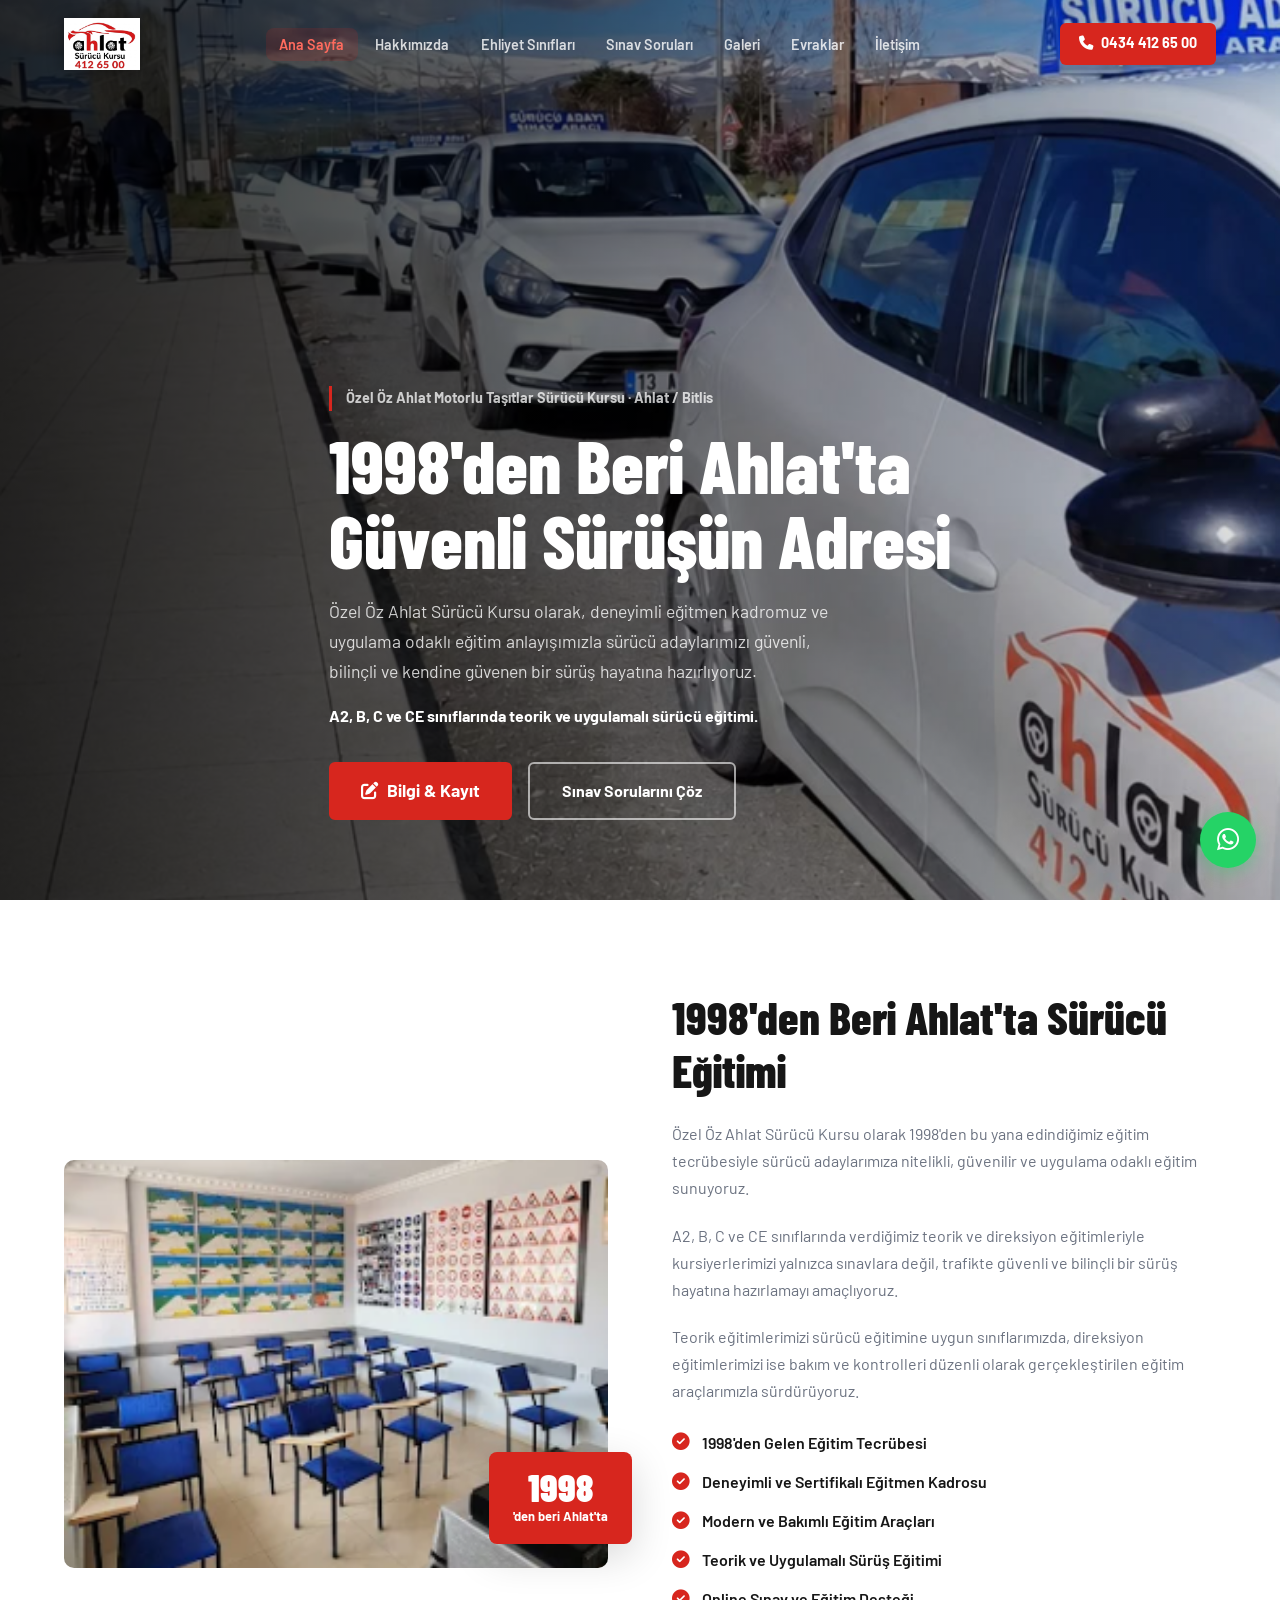
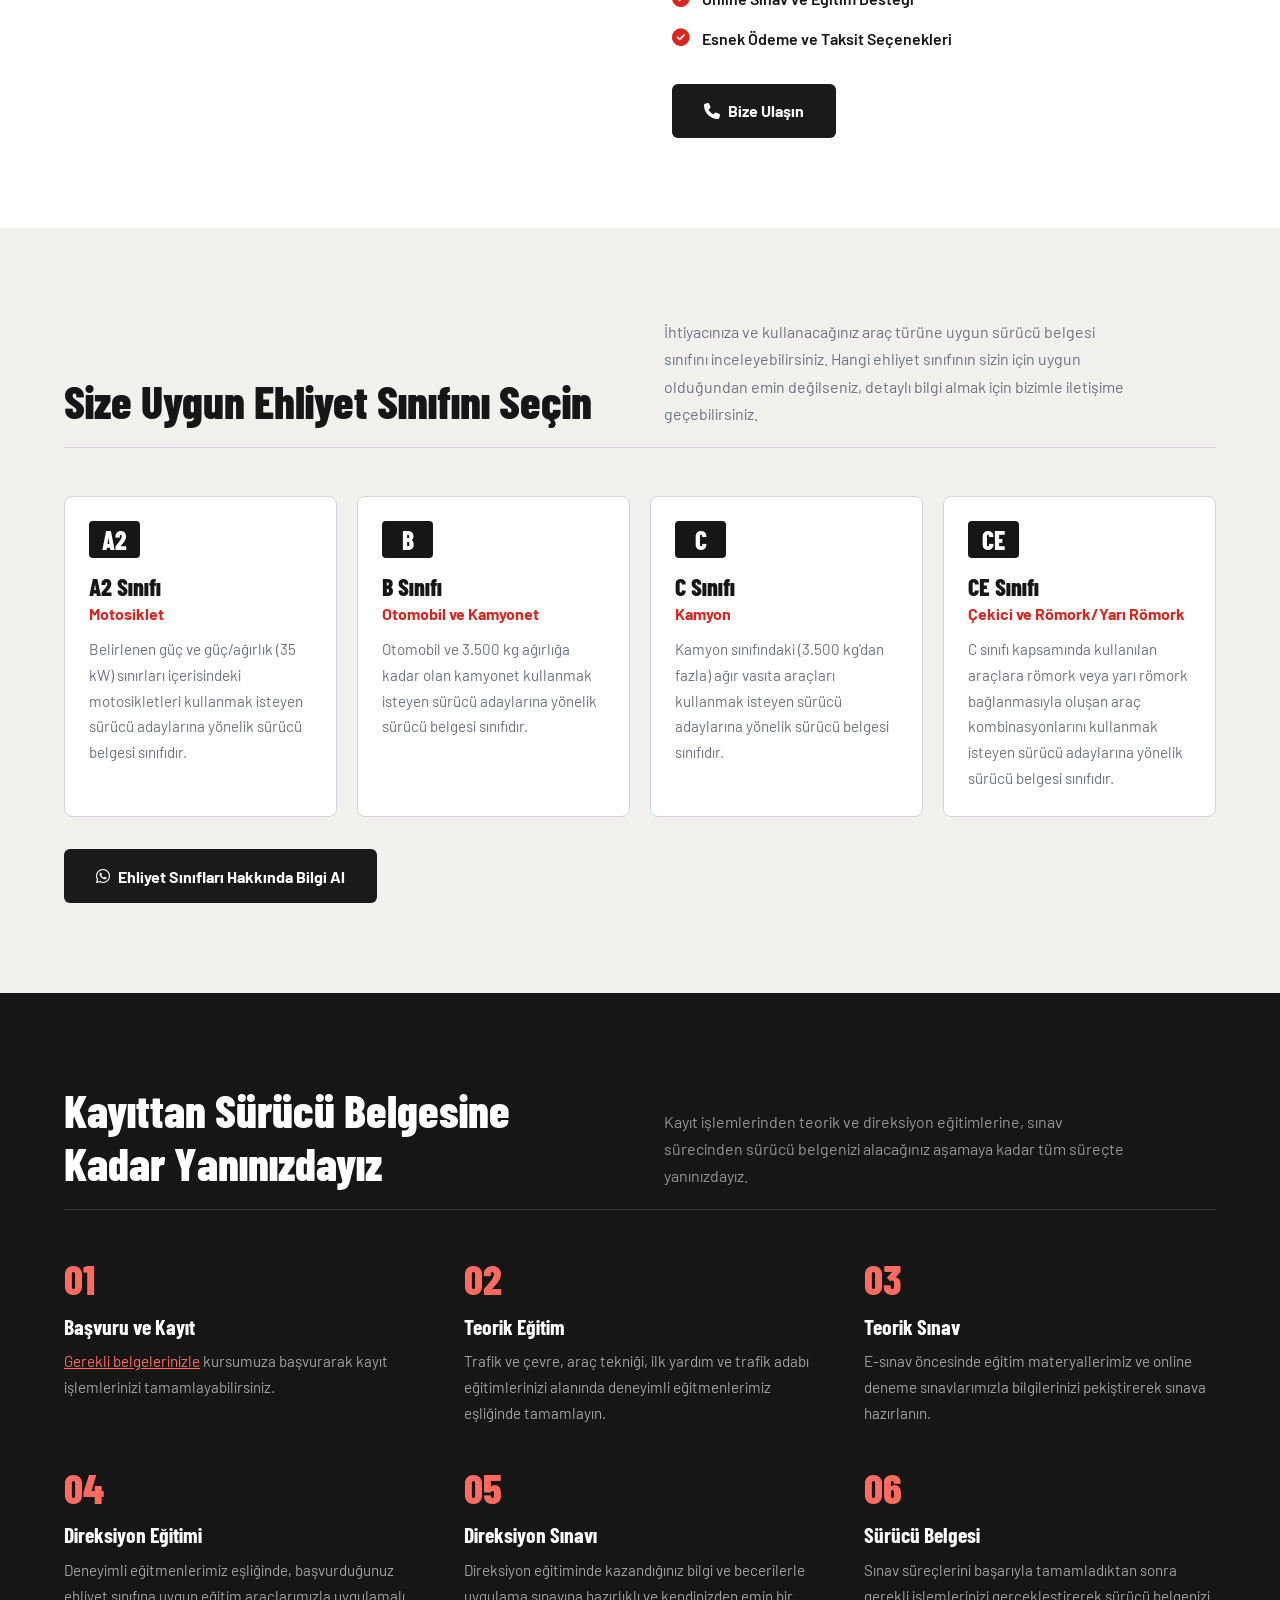
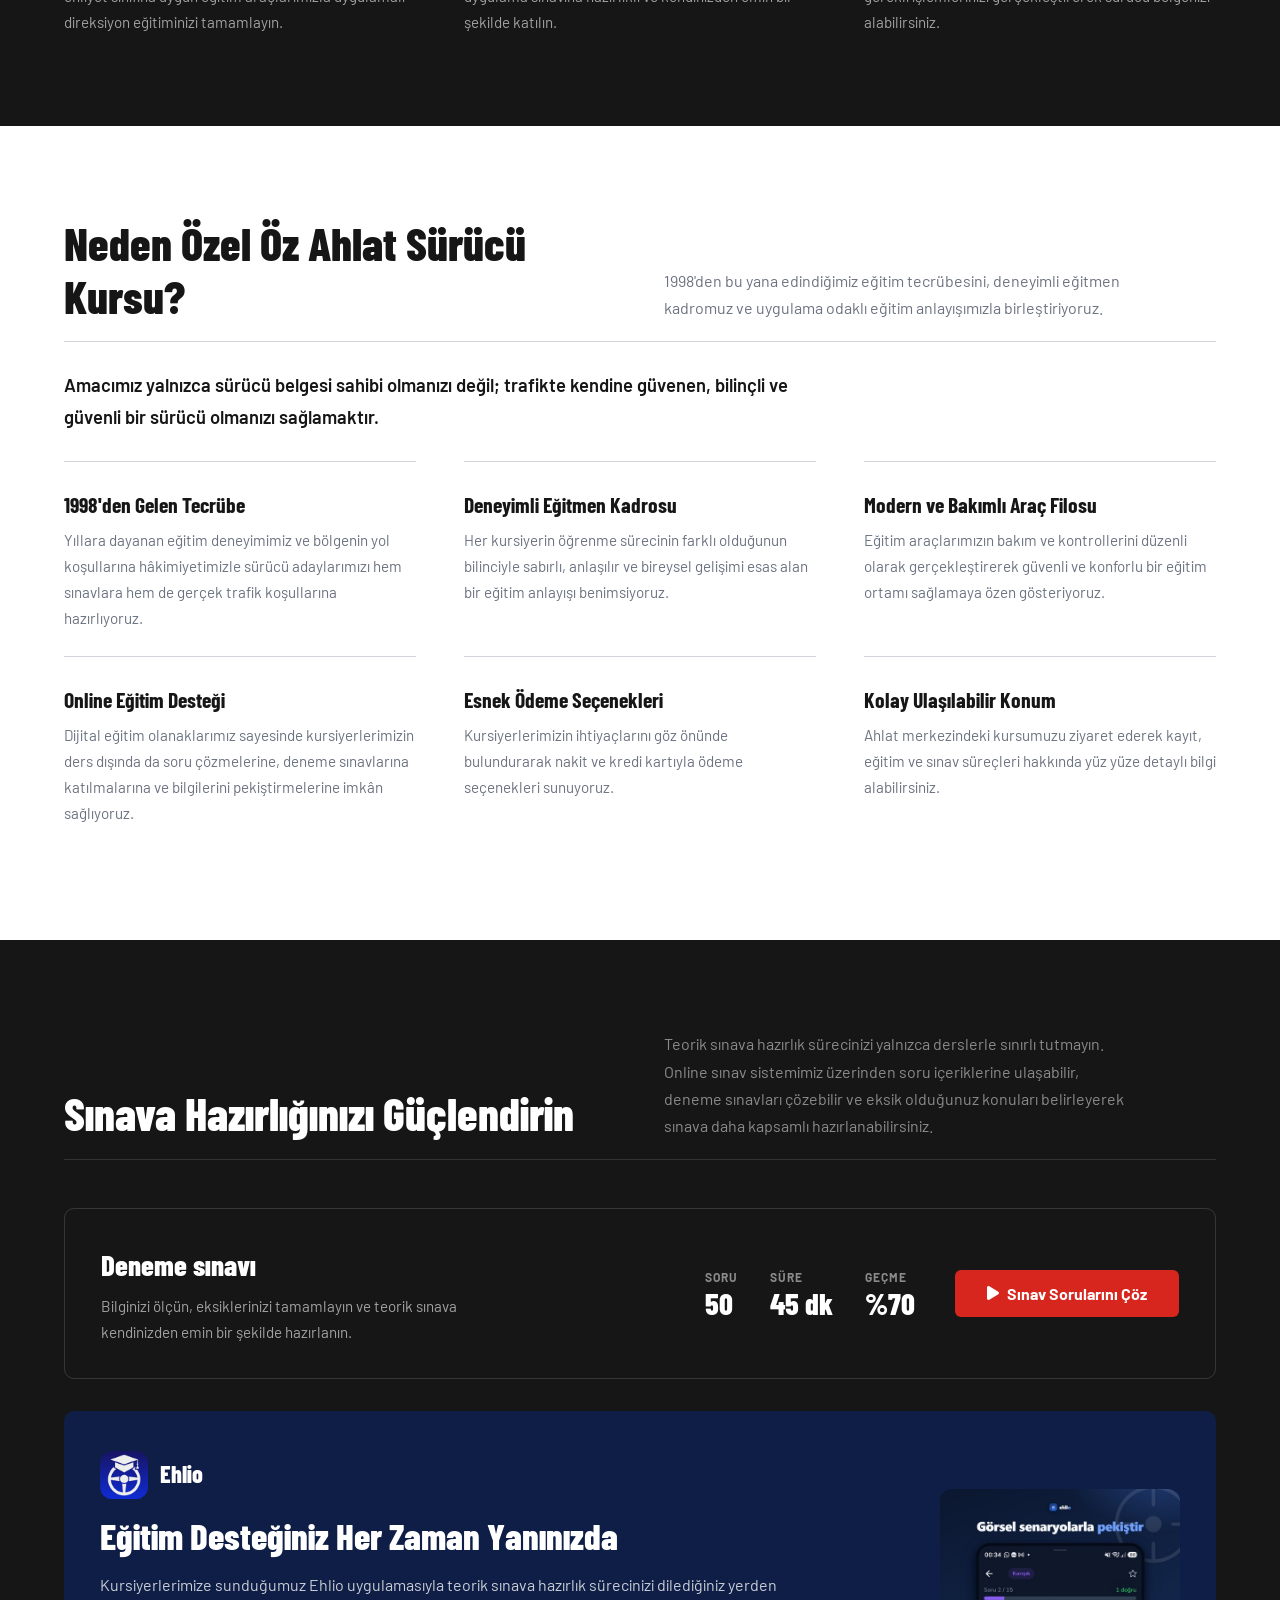
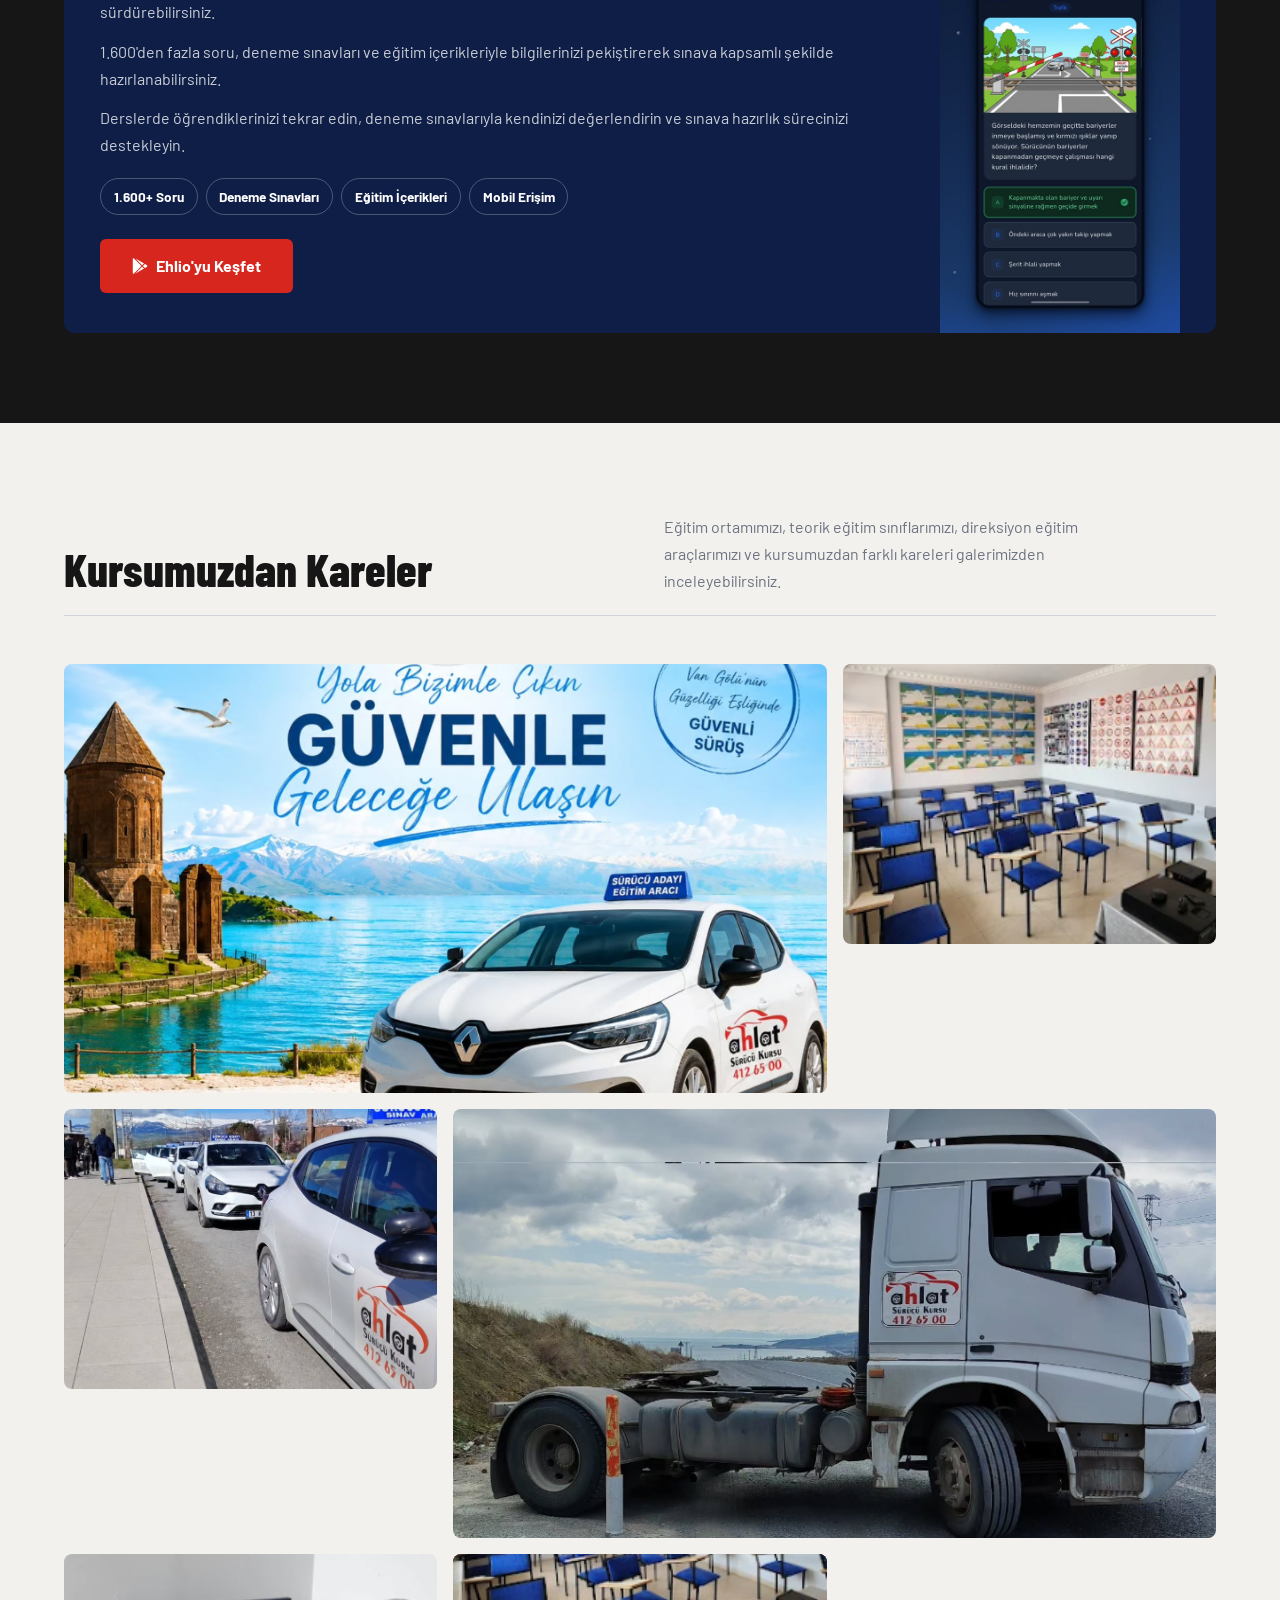
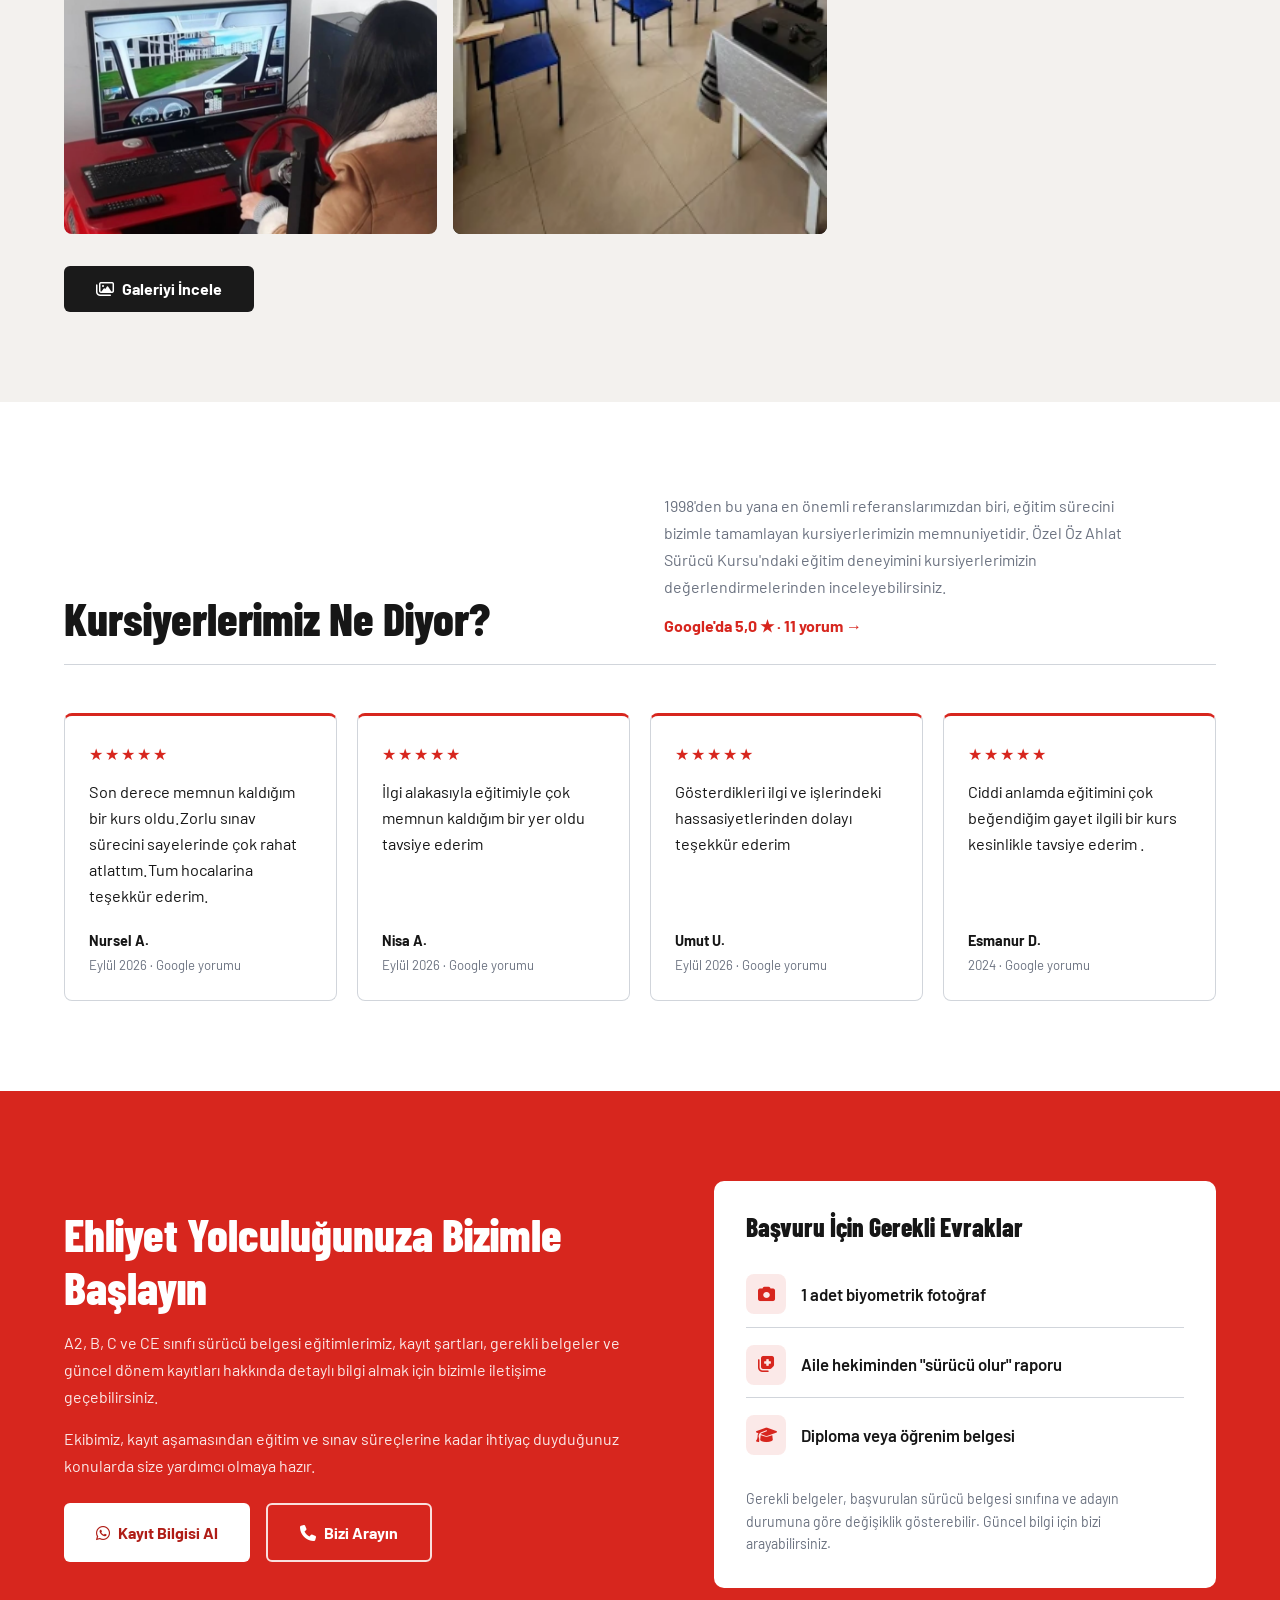
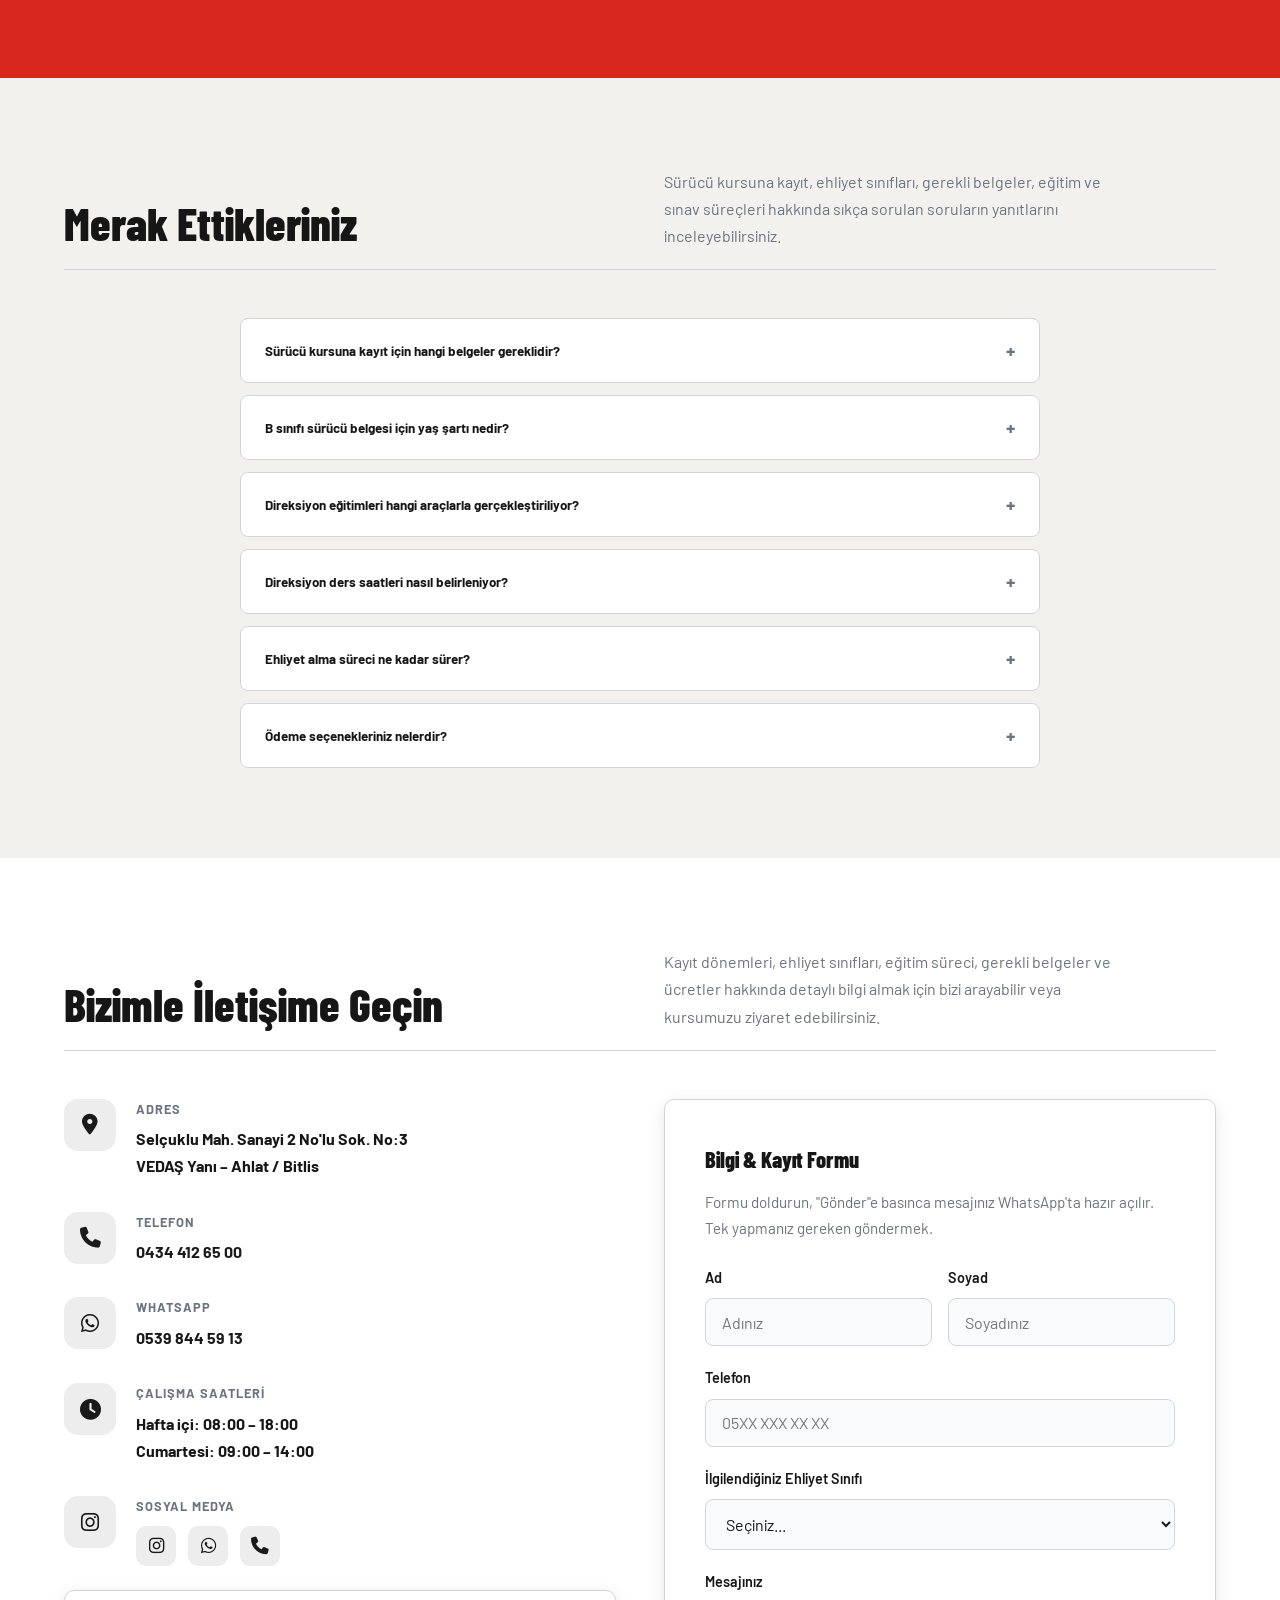
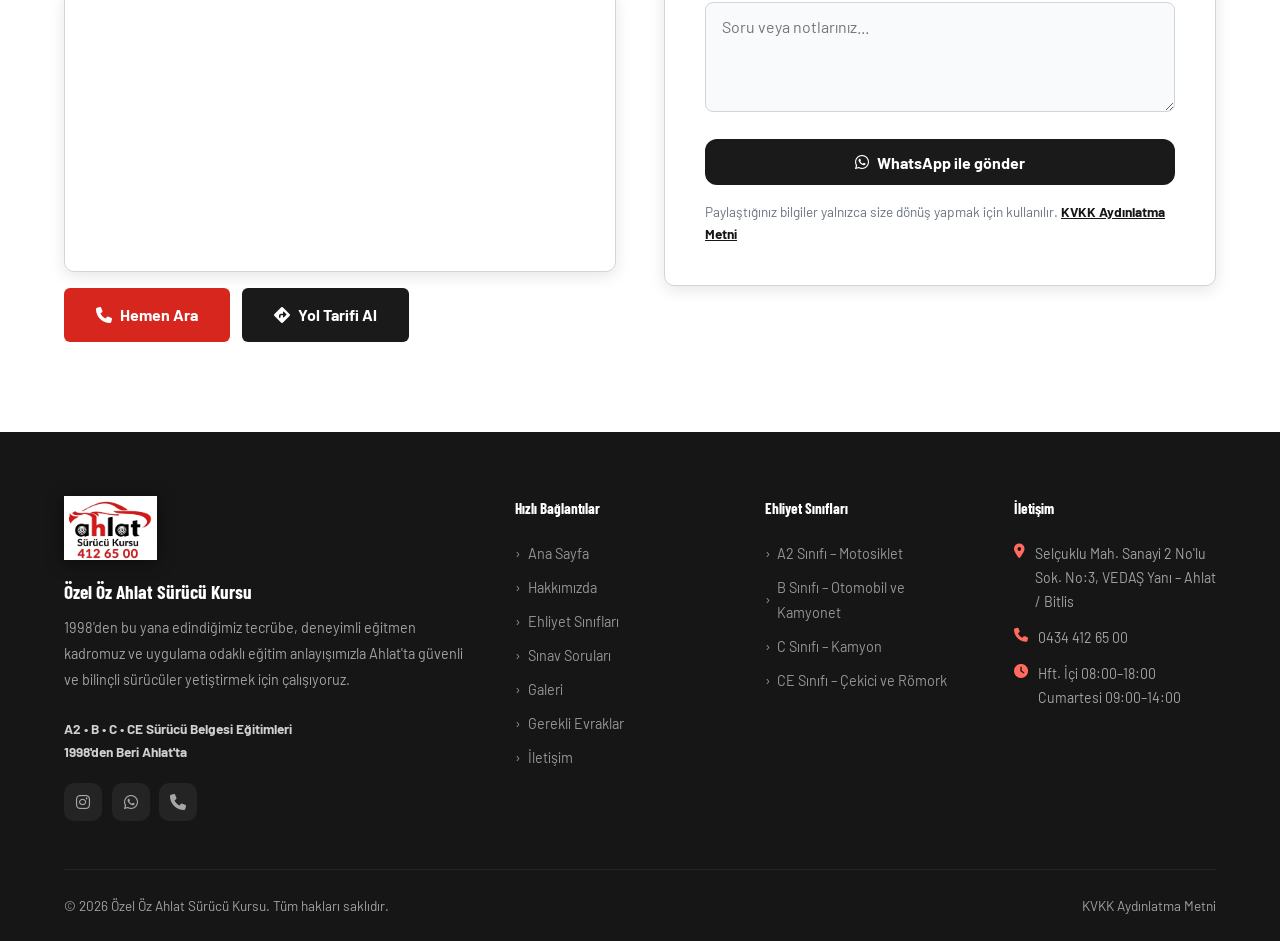
==== commit 73966399: "Kurs sahibinin nihai metinlerini işle, gerekli evraklar bölümü ekle - Tüm bölüm başlıkları ve metinl" ====
--- a/index.html
+++ b/index.html
@@ -3,10 +3,10 @@
 <head>
   <meta charset="UTF-8">
   <meta name="viewport" content="width=device-width, initial-scale=1.0">
-  <meta name="description" content="Özel Öz Ahlat Motorlu Taşıtlar Sürücü Kursu – 28 yıldır Ahlat/Bitlis'te A2, B, C ve CE sınıfı ehliyet eğitimi. Online deneme sınavı. 0434 412 65 00">
+  <meta name="description" content="Özel Öz Ahlat Motorlu Taşıtlar Sürücü Kursu – 1998'den beri Ahlat/Bitlis'te A2, B, C ve CE sınıfı teorik ve uygulamalı sürücü eğitimi. 0434 412 65 00">
   <meta name="keywords" content="Ahlat sürücü kursu, Bitlis ehliyet, Öz Ahlat sürücü kursu, ehliyet soruları, online ehliyet sınavı">
   <meta property="og:title" content="Özel Öz Ahlat Motorlu Taşıtlar Sürücü Kursu">
-  <meta property="og:description" content="28 yıldır Ahlat'ta A2, B, C ve CE sınıfı ehliyet eğitimi. Kayıt ve bilgi: 0434 412 65 00">
+  <meta property="og:description" content="1998'den beri Ahlat'ta güvenli sürüşün adresi. A2, B, C ve CE sınıfı sürücü eğitimi. Kayıt ve bilgi: 0434 412 65 00">
   <meta property="og:type" content="website">
   <meta property="og:url" content="https://ozahlatsurucukursu.com/">
   <meta property="og:image" content="https://ozahlatsurucukursu.com/images/araba-sinav.png">
@@ -20,6 +20,7 @@
     "logo": "https://ozahlatsurucukursu.com/images/logo.png",
     "image": "https://ozahlatsurucukursu.com/images/araba-sinav.png",
     "telephone": "+904344126500",
+    "foundingDate": "1998",
     "address": {
       "@type": "PostalAddress",
       "streetAddress": "Selçuklu Mah. Sanayi 2 No'lu Sk. No:3 (Vedaş yanı)",
@@ -59,6 +60,8 @@
 <!-- Lightbox -->
 <div id="lightbox-overlay" role="dialog" aria-modal="true">
   <button id="lightbox-close"><i class="fa-solid fa-xmark"></i></button>
+  <button id="lightbox-prev" class="lightbox-nav" aria-label="Önceki fotoğraf"><i class="fa-solid fa-chevron-left"></i></button>
+  <button id="lightbox-next" class="lightbox-nav" aria-label="Sonraki fotoğraf"><i class="fa-solid fa-chevron-right"></i></button>
   <img id="lightbox-img" src="" alt="Galeri fotoğrafı">
   <div id="lightbox-caption"></div>
 </div>
@@ -77,6 +80,7 @@
         <li><a href="#hizmetler"  class="nav-link">Ehliyet Sınıfları</a></li>
         <li><a href="#sinav"      class="nav-link">Sınav Soruları</a></li>
         <li><a href="#galeri"     class="nav-link">Galeri</a></li>
+        <li><a href="#kayit"      class="nav-link">Evraklar</a></li>
         <li><a href="#iletisim"   class="nav-link">İletişim</a></li>
       </ul>
 
@@ -98,16 +102,17 @@
   <div class="container">
     <div class="hero-content">
       <p class="hero-kicker">Özel Öz Ahlat Motorlu Taşıtlar Sürücü Kursu · Ahlat / Bitlis</p>
-      <h1 class="hero-title">Ehliyetini Ahlat'ta,<br>kendi yollarında al.</h1>
+      <h1 class="hero-title">1998'den Beri Ahlat'ta<br>Güvenli Sürüşün Adresi</h1>
       <p class="hero-desc">
-        A2, B, C ve CE sınıfları için teorik ve direksiyon eğitimi.
-        Kayıt ve bilgi için arayın ya da kursa uğrayın.
+        Özel Öz Ahlat Sürücü Kursu olarak, deneyimli eğitmen kadromuz ve uygulama odaklı eğitim anlayışımızla
+        sürücü adaylarımızı güvenli, bilinçli ve kendine güvenen bir sürüş hayatına hazırlıyoruz.
       </p>
+      <p class="hero-classes">A2, B, C ve CE sınıflarında teorik ve uygulamalı sürücü eğitimi.</p>
       <div class="hero-actions">
-        <a data-umami-event="telefon" data-umami-event-yer="giris" href="tel:+904344126500" class="btn btn-secondary">
-          <i class="fa-solid fa-phone"></i> 0434 412 65 00
+        <a data-umami-event="bilgi-kayit" data-umami-event-yer="giris" href="#iletisim" class="btn btn-secondary">
+          <i class="fa-solid fa-pen-to-square"></i> Bilgi &amp; Kayıt
         </a>
-        <a href="#sinav" class="btn btn-outline">Sınav sorularını çöz</a>
+        <a href="#sinav" class="btn btn-outline">Sınav Sorularını Çöz</a>
       </div>
     </div>
   </div>
@@ -122,28 +127,33 @@
           <img src="images/sinif.png" alt="Öz Ahlat Sürücü Kursu Eğitim Sınıfı" class="about-real-img">
         </div>
         <div class="about-badge-float">
-          <div class="about-badge-num">28</div>
-          <div class="about-badge-text">yıllık tecrübe</div>
+          <div class="about-badge-num">1998</div>
+          <div class="about-badge-text">'den beri Ahlat'ta</div>
         </div>
       </div>
       <div class="about-text">
         <div class="section-header" style="text-align:left;margin-bottom:1.5rem">
-          <h2 class="section-title">28 yıldır Ahlat'ta ehliyet eğitimi</h2>
+          <h2 class="section-title">1998'den Beri Ahlat'ta Sürücü Eğitimi</h2>
         </div>
         <p>
-          28 yıllık deneyimimizle eksiksiz ve doğru eğitimlerle sizlerin hizmetinizdeyiz.
+          Özel Öz Ahlat Sürücü Kursu olarak 1998'den bu yana edindiğimiz eğitim tecrübesiyle sürücü adaylarımıza
+          nitelikli, güvenilir ve uygulama odaklı eğitim sunuyoruz.
         </p>
         <p>
-          Özel Öz Ahlat Motorlu Taşıt Sürücüleri Kursu olarak A2, B, C ve CE sınıflarında
-          teorik ve direksiyon eğitimi veriyoruz. Derslerimiz trafik işaretleriyle donatılmış
-          sınıfımızda, direksiyon eğitimleri ise kurs araçlarımızla Ahlat'ın kendi yollarında yapılır.
+          A2, B, C ve CE sınıflarında verdiğimiz teorik ve direksiyon eğitimleriyle kursiyerlerimizi yalnızca
+          sınavlara değil, trafikte güvenli ve bilinçli bir sürüş hayatına hazırlamayı amaçlıyoruz.
+        </p>
+        <p>
+          Teorik eğitimlerimizi sürücü eğitimine uygun sınıflarımızda, direksiyon eğitimlerimizi ise bakım ve
+          kontrolleri düzenli olarak gerçekleştirilen eğitim araçlarımızla sürdürüyoruz.
         </p>
         <div class="about-features">
-          <div class="about-feature"><i class="fa-solid fa-check-circle"></i> Deneyimli ve sertifikalı eğitmen kadrosu</div>
-          <div class="about-feature"><i class="fa-solid fa-check-circle"></i> Modern ve bakımlı araç filosu</div>
-          <div class="about-feature"><i class="fa-solid fa-check-circle"></i> Teorik ve pratik eğitim desteği</div>
-          <div class="about-feature"><i class="fa-solid fa-check-circle"></i> Online sınav soruları ve eğitim materyalleri</div>
-          <div class="about-feature"><i class="fa-solid fa-check-circle"></i> Uygun fiyat ve taksit imkânı</div>
+          <div class="about-feature"><i class="fa-solid fa-check-circle"></i> 1998'den Gelen Eğitim Tecrübesi</div>
+          <div class="about-feature"><i class="fa-solid fa-check-circle"></i> Deneyimli ve Sertifikalı Eğitmen Kadrosu</div>
+          <div class="about-feature"><i class="fa-solid fa-check-circle"></i> Modern ve Bakımlı Eğitim Araçları</div>
+          <div class="about-feature"><i class="fa-solid fa-check-circle"></i> Teorik ve Uygulamalı Sürüş Eğitimi</div>
+          <div class="about-feature"><i class="fa-solid fa-check-circle"></i> Online Sınav ve Eğitim Desteği</div>
+          <div class="about-feature"><i class="fa-solid fa-check-circle"></i> Esnek Ödeme ve Taksit Seçenekleri</div>
         </div>
         <a href="#iletisim" class="btn btn-primary">
           <i class="fa-solid fa-phone"></i> Bize Ulaşın
@@ -157,21 +167,42 @@
 <section id="hizmetler" class="section section-alt">
   <div class="container">
     <div class="section-header">
-      <h2 class="section-title">Ehliyet Sınıfları</h2>
-      <p class="section-desc">Kursumuzda verilen sınıflar. Hangisinin size uygun olduğundan emin değilseniz arayın, birlikte bakalım.</p>
-    </div>
-    <div class="class-table-wrap">
-      <table class="class-table">
-        <thead>
-          <tr><th>Sınıf</th><th>Ne sürebilirsiniz</th><th>Yaş</th><th>Şart</th></tr>
-        </thead>
-        <tbody>
-          <tr><td><span class="class-code">A2</span></td><td>Gücü 35 kW'ı geçmeyen motosikletler</td><td>18</td><td>–</td></tr>
-          <tr><td><span class="class-code">B</span></td><td>Otomobil ve 3.500 kg'a kadar kamyonet</td><td>18</td><td>–</td></tr>
-          <tr><td><span class="class-code">C</span></td><td>Kamyon (3.500 kg üzeri yük taşıtları)</td><td>21</td><td>B ehliyeti</td></tr>
-          <tr><td><span class="class-code">CE</span></td><td>C sınıfı araç + römork / dorse (tır, çekici)</td><td>21</td><td>C ehliyeti</td></tr>
-        </tbody>
-      </table>
+      <h2 class="section-title">Size Uygun Ehliyet Sınıfını Seçin</h2>
+      <p class="section-desc">
+        İhtiyacınıza ve kullanacağınız araç türüne uygun sürücü belgesi sınıfını inceleyebilirsiniz.
+        Hangi ehliyet sınıfının sizin için uygun olduğundan emin değilseniz, detaylı bilgi almak için bizimle iletişime geçebilirsiniz.
+      </p>
+    </div>
+    <div class="class-cards">
+      <article class="class-card">
+        <span class="class-code">A2</span>
+        <h3 class="class-card-title">A2 Sınıfı</h3>
+        <p class="class-card-sub">Motosiklet</p>
+        <p class="class-card-desc">Belirlenen güç ve güç/ağırlık (35 kW) sınırları içerisindeki motosikletleri kullanmak isteyen sürücü adaylarına yönelik sürücü belgesi sınıfıdır.</p>
+      </article>
+      <article class="class-card">
+        <span class="class-code">B</span>
+        <h3 class="class-card-title">B Sınıfı</h3>
+        <p class="class-card-sub">Otomobil ve Kamyonet</p>
+        <p class="class-card-desc">Otomobil ve 3.500 kg ağırlığa kadar olan kamyonet kullanmak isteyen sürücü adaylarına yönelik sürücü belgesi sınıfıdır.</p>
+      </article>
+      <article class="class-card">
+        <span class="class-code">C</span>
+        <h3 class="class-card-title">C Sınıfı</h3>
+        <p class="class-card-sub">Kamyon</p>
+        <p class="class-card-desc">Kamyon sınıfındaki (3.500 kg'dan fazla) ağır vasıta araçları kullanmak isteyen sürücü adaylarına yönelik sürücü belgesi sınıfıdır.</p>
+      </article>
+      <article class="class-card">
+        <span class="class-code">CE</span>
+        <h3 class="class-card-title">CE Sınıfı</h3>
+        <p class="class-card-sub">Çekici ve Römork/Yarı Römork</p>
+        <p class="class-card-desc">C sınıfı kapsamında kullanılan araçlara römork veya yarı römork bağlanmasıyla oluşan araç kombinasyonlarını kullanmak isteyen sürücü adaylarına yönelik sürücü belgesi sınıfıdır.</p>
+      </article>
+    </div>
+    <div class="section-cta">
+      <a data-umami-event="whatsapp" data-umami-event-yer="siniflar" href="https://wa.me/905398445913?text=Merhaba%2C%20ehliyet%20s%C4%B1n%C4%B1flar%C4%B1%20hakk%C4%B1nda%20bilgi%20almak%20istiyorum." target="_blank" rel="noopener" class="btn btn-primary">
+        <i class="fa-brands fa-whatsapp"></i> Ehliyet Sınıfları Hakkında Bilgi Al
+      </a>
     </div>
   </div>
 </section>
@@ -180,16 +211,16 @@
 <section class="section process-section">
   <div class="container">
     <div class="section-header">
-      <h2 class="section-title">Ehliyet Alma Süreciniz</h2>
-      <p class="section-desc">Başvurudan ehliyet belgesine kadar tüm süreci birlikte yönetiyoruz.</p>
+      <h2 class="section-title">Kayıttan Sürücü Belgesine Kadar Yanınızdayız</h2>
+      <p class="section-desc">Kayıt işlemlerinden teorik ve direksiyon eğitimlerine, sınav sürecinden sürücü belgenizi alacağınız aşamaya kadar tüm süreçte yanınızdayız.</p>
     </div>
     <ol class="process-list">
-      <li><h3>Başvuru ve kayıt</h3><p>Kursa gelin ya da arayın, kaydınızı oluşturalım. Gerekli belgeleri teslim edin.</p></li>
-      <li><h3>Teorik eğitim</h3><p>Trafik, motor ve ilk yardım derslerini sınıfımızda eğitmenlerle alın.</p></li>
-      <li><h3>Teorik sınav</h3><p>Sitedeki sorularla çalışın, e-sınava hazır girin.</p></li>
-      <li><h3>Direksiyon eğitimi</h3><p>Kurs araçlarıyla, eğitmen yanınızda, yasal saatleri tamamlayın.</p></li>
-      <li><h3>Direksiyon sınavı</h3><p>Resmi direksiyon sınavına kurs aracıyla girin.</p></li>
-      <li><h3>Ehliyet teslimi</h3><p>Belgenizi alın, yola çıkın. İyi yolculuklar.</p></li>
+      <li><h3>Başvuru ve Kayıt</h3><p><a href="#kayit">Gerekli belgelerinizle</a> kursumuza başvurarak kayıt işlemlerinizi tamamlayabilirsiniz.</p></li>
+      <li><h3>Teorik Eğitim</h3><p>Trafik ve çevre, araç tekniği, ilk yardım ve trafik adabı eğitimlerinizi alanında deneyimli eğitmenlerimiz eşliğinde tamamlayın.</p></li>
+      <li><h3>Teorik Sınav</h3><p>E-sınav öncesinde eğitim materyallerimiz ve online deneme sınavlarımızla bilgilerinizi pekiştirerek sınava hazırlanın.</p></li>
+      <li><h3>Direksiyon Eğitimi</h3><p>Deneyimli eğitmenlerimiz eşliğinde, başvurduğunuz ehliyet sınıfına uygun eğitim araçlarımızla uygulamalı direksiyon eğitiminizi tamamlayın.</p></li>
+      <li><h3>Direksiyon Sınavı</h3><p>Direksiyon eğitiminde kazandığınız bilgi ve becerilerle uygulama sınavına hazırlıklı ve kendinizden emin bir şekilde katılın.</p></li>
+      <li><h3>Sürücü Belgesi</h3><p>Sınav süreçlerini başarıyla tamamladıktan sonra gerekli işlemlerinizi gerçekleştirerek sürücü belgenizi alabilirsiniz.</p></li>
     </ol>
   </div>
 </section>
@@ -198,16 +229,17 @@
 <section class="section">
   <div class="container">
     <div class="section-header">
-      <h2 class="section-title">Neden Öz Ahlat?</h2>
-      <p class="section-desc">28 yıldır Ahlat'ta aynı işi yapıyoruz: insanlara araba kullanmayı öğretmek.</p>
-    </div>
+      <h2 class="section-title">Neden Özel Öz Ahlat Sürücü Kursu?</h2>
+      <p class="section-desc">1998'den bu yana edindiğimiz eğitim tecrübesini, deneyimli eğitmen kadromuz ve uygulama odaklı eğitim anlayışımızla birleştiriyoruz.</p>
+    </div>
+    <p class="reasons-lead">Amacımız yalnızca sürücü belgesi sahibi olmanızı değil; trafikte kendine güvenen, bilinçli ve güvenli bir sürücü olmanızı sağlamaktır.</p>
     <div class="reasons">
-      <div class="reason"><h4>28 yıllık deneyim</h4><p>Ahlat'ın yollarını, sınav güzergâhını ve sınavda nelere dikkat edildiğini iyi biliyoruz.</p></div>
-      <div class="reason"><h4>Sabırlı eğitmenler</h4><p>Her kursiyere ayrı ilgi. Direksiyon başında acele ettirmiyoruz.</p></div>
-      <div class="reason"><h4>Bakımlı araçlar</h4><p>Eğitim ve sınav araçlarımızın bakımı düzenli yapılır.</p></div>
-      <div class="reason"><h4>Online sınav soruları</h4><p>Kursiyerlerimize ücretsiz Ehlio uygulamasıyla 1600'den fazla soruya telefonunuzdan çalışın.</p></div>
-      <div class="reason"><h4>Taksit imkânı</h4><p>Ödemeyi taksitlendirebilirsiniz. Güncel fiyat için bizi arayın.</p></div>
-      <div class="reason"><h4>Merkezi konum</h4><p>Selçuklu Mahallesi, Sanayi 2 No'lu Sokak'ta, Vedaş'ın yanında. Kolayca uğrayabilirsiniz.</p></div>
+      <div class="reason"><h4>1998'den Gelen Tecrübe</h4><p>Yıllara dayanan eğitim deneyimimiz ve bölgenin yol koşullarına hâkimiyetimizle sürücü adaylarımızı hem sınavlara hem de gerçek trafik koşullarına hazırlıyoruz.</p></div>
+      <div class="reason"><h4>Deneyimli Eğitmen Kadrosu</h4><p>Her kursiyerin öğrenme sürecinin farklı olduğunun bilinciyle sabırlı, anlaşılır ve bireysel gelişimi esas alan bir eğitim anlayışı benimsiyoruz.</p></div>
+      <div class="reason"><h4>Modern ve Bakımlı Araç Filosu</h4><p>Eğitim araçlarımızın bakım ve kontrollerini düzenli olarak gerçekleştirerek güvenli ve konforlu bir eğitim ortamı sağlamaya özen gösteriyoruz.</p></div>
+      <div class="reason"><h4>Online Eğitim Desteği</h4><p>Dijital eğitim olanaklarımız sayesinde kursiyerlerimizin ders dışında da soru çözmelerine, deneme sınavlarına katılmalarına ve bilgilerini pekiştirmelerine imkân sağlıyoruz.</p></div>
+      <div class="reason"><h4>Esnek Ödeme Seçenekleri</h4><p>Kursiyerlerimizin ihtiyaçlarını göz önünde bulundurarak nakit ve kredi kartıyla ödeme seçenekleri sunuyoruz.</p></div>
+      <div class="reason"><h4>Kolay Ulaşılabilir Konum</h4><p>Ahlat merkezindeki kursumuzu ziyaret ederek kayıt, eğitim ve sınav süreçleri hakkında yüz yüze detaylı bilgi alabilirsiniz.</p></div>
     </div>
   </div>
 </section>
@@ -216,8 +248,8 @@
 <section id="sinav" class="section exam-section">
   <div class="container">
     <div class="section-header">
-      <h2 class="section-title" style="color:#fff">Ehliyet Sınav Soruları</h2>
-      <p class="section-desc">Gerçek e-sınav düzeninde bir deneme çözün, nerede olduğunuzu görün. Daha fazlası Ehlio uygulamasında.</p>
+      <h2 class="section-title" style="color:#fff">Sınava Hazırlığınızı Güçlendirin</h2>
+      <p class="section-desc">Teorik sınava hazırlık sürecinizi yalnızca derslerle sınırlı tutmayın. Online sınav sistemimiz üzerinden soru içeriklerine ulaşabilir, deneme sınavları çözebilir ve eksik olduğunuz konuları belirleyerek sınava daha kapsamlı hazırlanabilirsiniz.</p>
     </div>
 
     <!-- SINAV ANA SAYFASI -->
@@ -225,7 +257,7 @@
       <div class="exam-start">
         <div>
           <h3 class="exam-start-title">Deneme sınavı</h3>
-          <p class="exam-start-desc">Gerçek sınavdaki gibi karışık konulardan sorular. Süre bitince sınav kendiliğinden biter.</p>
+          <p class="exam-start-desc">Bilginizi ölçün, eksiklerinizi tamamlayın ve teorik sınava kendinizden emin bir şekilde hazırlanın.</p>
         </div>
         <dl class="exam-facts">
           <div><dt>Soru</dt><dd>50</dd></div>
@@ -233,7 +265,7 @@
           <div><dt>Geçme</dt><dd>%70</dd></div>
         </dl>
         <button data-umami-event="sinav-baslat" class="btn btn-secondary" id="btn-start-mock">
-          <i class="fa-solid fa-play"></i> Sınavı başlat
+          <i class="fa-solid fa-play"></i> Sınav Sorularını Çöz
         </button>
       </div>
 
@@ -244,18 +276,17 @@
             <img src="images/ehlio-ikon.png" alt="" width="48" height="48">
             <span>Ehlio</span>
           </div>
-          <h3 class="app-promo-title">1600'den fazla soru cebinizde</h3>
-          <ul class="app-promo-list">
-            <li>Tabela ve görselli sorular, 3B senaryo videoları</li>
-            <li>Sınırsız deneme sınavı ve konu konu çalışma</li>
-            <li>Yanlış yaptığınız soruları tekrar çözme</li>
-            <li>Türkçe, İngilizce, Rusça ve Arapça</li>
+          <h3 class="app-promo-title">Eğitim Desteğiniz Her Zaman Yanınızda</h3>
+          <p class="app-promo-p">Kursiyerlerimize sunduğumuz Ehlio uygulamasıyla teorik sınava hazırlık sürecinizi dilediğiniz yerden sürdürebilirsiniz.</p>
+          <p class="app-promo-p">1.600'den fazla soru, deneme sınavları ve eğitim içerikleriyle bilgilerinizi pekiştirerek sınava kapsamlı şekilde hazırlanabilirsiniz.</p>
+          <p class="app-promo-p">Derslerde öğrendiklerinizi tekrar edin, deneme sınavlarıyla kendinizi değerlendirin ve sınava hazırlık sürecinizi destekleyin.</p>
+          <ul class="app-promo-chips">
+            <li>1.600+ Soru</li><li>Deneme Sınavları</li><li>Eğitim İçerikleri</li><li>Mobil Erişim</li>
           </ul>
-          <p class="app-promo-note">Kursumuzun sponsorluğunda, kursiyerlerimize ücretsiz.</p>
           <!-- TODO: uygulama yayınlanınca href'i Play Store linkiyle değiştir:
                https://play.google.com/store/apps/details?id=com.ehlio.ehlio -->
           <a data-umami-event="play-store" href="#" class="btn btn-secondary play-link">
-            <i class="fa-brands fa-google-play"></i> Google Play'den indir
+            <i class="fa-brands fa-google-play"></i> Ehlio'yu Keşfet
           </a>
         </div>
         <img src="images/ehlio-ekran.jpg" alt="Ehlio uygulamasında görselli bir soru" class="app-promo-shot" width="540" height="1000" loading="lazy">
@@ -335,8 +366,8 @@
 <section id="galeri" class="section section-alt">
   <div class="container">
     <div class="section-header">
-      <h2 class="section-title">Kurumuza Bir Bakış</h2>
-      <p class="section-desc">Eğitim ortamımızı ve modern araç filomuzdan kareler.</p>
+      <h2 class="section-title">Kursumuzdan Kareler</h2>
+      <p class="section-desc">Eğitim ortamımızı, teorik eğitim sınıflarımızı, direksiyon eğitim araçlarımızı ve kursumuzdan farklı kareleri galerimizden inceleyebilirsiniz.</p>
     </div>
     <div class="gallery-grid">
       <!-- 1 – Tanıtım Posteri (geniş) -->
@@ -370,6 +401,9 @@
         <div class="gallery-caption">Konforlu ve Donanımlı Eğitim Ortamımız</div>
       </div>
     </div>
+    <div class="section-cta">
+      <button type="button" id="gallery-open" class="btn btn-primary"><i class="fa-regular fa-images"></i> Galeriyi İncele</button>
+    </div>
   </div>
 </section>
 
@@ -377,9 +411,10 @@
 <section class="section" id="yorumlar">
   <div class="container">
     <div class="section-header">
-      <h2 class="section-title">Kursiyerlerimiz ne diyor?</h2>
+      <h2 class="section-title">Kursiyerlerimiz Ne Diyor?</h2>
       <p class="section-desc">
-        Google'daki yorumlarımızdan birkaçı.
+        1998'den bu yana en önemli referanslarımızdan biri, eğitim sürecini bizimle tamamlayan kursiyerlerimizin memnuniyetidir.
+        Özel Öz Ahlat Sürücü Kursu'ndaki eğitim deneyimini kursiyerlerimizin değerlendirmelerinden inceleyebilirsiniz.
         <a data-umami-event="google-yorumlar" href="https://maps.app.goo.gl/iAZyiwdhj2xTSUhC7" target="_blank" rel="noopener" class="reviews-link">Google'da 5,0 ★ · 11 yorum →</a>
       </p>
     </div>
@@ -408,94 +443,118 @@
   </div>
 </section>
 
+<!-- ===== KAYIT ÇAĞRISI + EVRAKLAR ===== -->
+<section id="kayit" class="section cta-section">
+  <div class="container">
+    <div class="cta-grid">
+      <div class="cta-text">
+        <h2 class="section-title">Ehliyet Yolculuğunuza Bizimle Başlayın</h2>
+        <p>
+          A2, B, C ve CE sınıfı sürücü belgesi eğitimlerimiz, kayıt şartları, gerekli belgeler ve güncel dönem kayıtları
+          hakkında detaylı bilgi almak için bizimle iletişime geçebilirsiniz.
+        </p>
+        <p>
+          Ekibimiz, kayıt aşamasından eğitim ve sınav süreçlerine kadar ihtiyaç duyduğunuz konularda size yardımcı olmaya hazır.
+        </p>
+        <div class="cta-actions">
+          <a data-umami-event="whatsapp" data-umami-event-yer="kayit-cagrisi" href="https://wa.me/905398445913?text=Merhaba%2C%20kay%C4%B1t%20hakk%C4%B1nda%20bilgi%20almak%20istiyorum." target="_blank" rel="noopener" class="btn btn-light">
+            <i class="fa-brands fa-whatsapp"></i> Kayıt Bilgisi Al
+          </a>
+          <a data-umami-event="telefon" data-umami-event-yer="kayit-cagrisi" href="tel:+904344126500" class="btn btn-outline">
+            <i class="fa-solid fa-phone"></i> Bizi Arayın
+          </a>
+        </div>
+      </div>
+      <div class="docs-card" id="evraklar">
+        <h3 class="docs-title">Başvuru İçin Gerekli Evraklar</h3>
+        <ul class="docs-list">
+          <li><i class="fa-solid fa-camera"></i> 1 adet biyometrik fotoğraf</li>
+          <li><i class="fa-solid fa-notes-medical"></i> Aile hekiminden "sürücü olur" raporu</li>
+          <li><i class="fa-solid fa-graduation-cap"></i> Diploma veya öğrenim belgesi</li>
+        </ul>
+        <p class="docs-note">Gerekli belgeler, başvurulan sürücü belgesi sınıfına ve adayın durumuna göre değişiklik gösterebilir. Güncel bilgi için bizi arayabilirsiniz.</p>
+      </div>
+    </div>
+  </div>
+</section>
+
 <!-- ===== SSS ===== -->
 <section class="section section-alt">
   <div class="container">
     <div class="section-header">
       <h2 class="section-title">Merak Ettikleriniz</h2>
+      <p class="section-desc">Sürücü kursuna kayıt, ehliyet sınıfları, gerekli belgeler, eğitim ve sınav süreçleri hakkında sıkça sorulan soruların yanıtlarını inceleyebilirsiniz.</p>
     </div>
     <div class="faq-list">
 
       <div class="faq-item">
         <button class="faq-question">
-          Kayıt için hangi belgeler gereklidir?
+          Sürücü kursuna kayıt için hangi belgeler gereklidir?
           <span class="faq-icon">+</span>
         </button>
         <div class="faq-answer">
           <div class="faq-answer-inner">
-            Kayıt için nüfus cüzdanı fotokopisi, ikametgah belgesi, sağlık raporu (anlaşmalı sağlık kuruluşlarından), ve pasaport fotoğrafı gerekmektedir. Detaylı bilgi için lütfen kursla iletişime geçin.
+            Gerekli belgeler, başvurulan sürücü belgesi sınıfına ve adayın durumuna göre değişiklik gösterebilir. Güncel kayıt evrakları hakkında detaylı bilgi almak için kursumuzla iletişime geçebilirsiniz.
           </div>
         </div>
       </div>
 
       <div class="faq-item">
         <button class="faq-question">
-          Ehliyet kursu ne kadar sürer?
+          B sınıfı sürücü belgesi için yaş şartı nedir?
           <span class="faq-icon">+</span>
         </button>
         <div class="faq-answer">
           <div class="faq-answer-inner">
-            B sınıfı ehliyet için teorik eğitim yaklaşık 2-3 ay, direksiyon eğitimi ise yasal saatler tamamlanana kadar devam eder. Toplam süreç kişiden kişiye değişmekle birlikte ortalama 3-4 ay olarak planlanmaktadır.
+            B sınıfı sürücü belgesine başvurabilmek için 18 yaşını doldurmuş olmak gerekmektedir.
           </div>
         </div>
       </div>
 
       <div class="faq-item">
         <button class="faq-question">
-          Taksitle ödeme yapabilir miyim?
+          Direksiyon eğitimleri hangi araçlarla gerçekleştiriliyor?
           <span class="faq-icon">+</span>
         </button>
         <div class="faq-answer">
           <div class="faq-answer-inner">
-            Evet, kursiyerlerimize taksit imkânı sunmaktayız. Detaylı ödeme planları ve güncel fiyatlarımız için kursu arayabilir ya da bizzat ziyaret edebilirsiniz.
+            Direksiyon eğitimleri, başvurulan sürücü belgesi sınıfına uygun eğitim araçlarımızla gerçekleştirilmektedir. Eğitim araçlarımızın bakım ve kontrolleri düzenli olarak yapılmaktadır.
           </div>
         </div>
       </div>
 
       <div class="faq-item">
         <button class="faq-question">
-          Teorik sınav kaç sorudan oluşuyor ve geçme notu nedir?
+          Direksiyon ders saatleri nasıl belirleniyor?
           <span class="faq-icon">+</span>
         </button>
         <div class="faq-answer">
           <div class="faq-answer-inner">
-            Teorik ehliyet sınavı 50 sorudan oluşmaktadır ve 45 dakika süre verilmektedir. Geçme notu %70 yani 35/50 doğrudur. Sitemizdeki deneme sınavını ve Ehlio uygulamamızı kullanarak bol bol pratik yapabilirsiniz.
+            Direksiyon eğitim programları, eğitim planlaması ve kursiyerlerimizin uygunluk durumları dikkate alınarak mümkün olduğunca esnek şekilde oluşturulmaktadır.
           </div>
         </div>
       </div>
 
       <div class="faq-item">
         <button class="faq-question">
-          Direksiyon sınavında başarısız olursam ne olur?
+          Ehliyet alma süreci ne kadar sürer?
           <span class="faq-icon">+</span>
         </button>
         <div class="faq-answer">
           <div class="faq-answer-inner">
-            Direksiyon sınavında başarısız olunması durumunda ek direksiyon saatleri alarak tekrar sınava girebilirsiniz. Eğitmenlerimiz sınav öncesi yoğun pratik desteği sunar.
+            Süreç; kayıt dönemi, teorik eğitim, sınav tarihleri, direksiyon eğitimi ve sınav takvimine bağlı olarak değişiklik gösterebilir. Güncel kayıt dönemi için tahmini süreç hakkında kursumuzdan bilgi alabilirsiniz.
           </div>
         </div>
       </div>
 
       <div class="faq-item">
         <button class="faq-question">
-          Minimum yaş sınırı nedir?
+          Ödeme seçenekleriniz nelerdir?
           <span class="faq-icon">+</span>
         </button>
         <div class="faq-answer">
           <div class="faq-answer-inner">
-            B sınıfı (otomobil) ehliyet için minimum yaş 17'dir; sınava 17 yaşında girebilir ancak ehliyet belgesi 18 yaşında teslim edilir. A2 sınıfı (motosiklet) için 18, C ve CE sınıfları için 21 yaş şartı aranmaktadır.
-          </div>
-        </div>
-      </div>
-
-      <div class="faq-item">
-        <button class="faq-question">
-          Yabancı ülkeden alınan ehliyet dönüştürülebilir mi?
-          <span class="faq-icon">+</span>
-        </button>
-        <div class="faq-answer">
-          <div class="faq-answer-inner">
-            Anlaşmalı ülkelerden alınan ehliyet belgeleri belirli koşullar dahilinde Türk ehliyetine dönüştürülebilmektedir. Bu konuda danışmanlık almak için kursla iletişime geçmenizi öneririz.
+            Kurs ücretlerinde nakit ve kredi kartıyla ödeme seçenekleri sunulmaktadır. Güncel ücretler ve taksit seçenekleri hakkında detaylı bilgi almak için bizimle iletişime geçebilirsiniz.
           </div>
         </div>
       </div>
@@ -508,8 +567,8 @@
 <section id="iletisim" class="section">
   <div class="container">
     <div class="section-header">
-      <h2 class="section-title">Bize Ulaşın</h2>
-      <p class="section-desc">Sorularınız için bizi arayabilir, mesaj gönderebilir veya kursuma bizzat gelebilirsiniz.</p>
+      <h2 class="section-title">Bizimle İletişime Geçin</h2>
+      <p class="section-desc">Kayıt dönemleri, ehliyet sınıfları, eğitim süreci, gerekli belgeler ve ücretler hakkında detaylı bilgi almak için bizi arayabilir veya kursumuzu ziyaret edebilirsiniz.</p>
     </div>
     <div class="contact-grid">
       <!-- Sol: Bilgiler + Harita -->
@@ -519,7 +578,7 @@
             <div class="contact-icon"><i class="fa-solid fa-location-dot"></i></div>
             <div>
               <div class="contact-label">Adres</div>
-              <div class="contact-value">Selçuklu Mah. Sanayi 2 No'lu Sk. No:3<br>(Vedaş yanı) 13400 Ahlat / BİTLİS</div>
+              <div class="contact-value">Selçuklu Mah. Sanayi 2 No'lu Sok. No:3<br>VEDAŞ Yanı – Ahlat / Bitlis</div>
             </div>
           </div>
           <div class="contact-card">
@@ -577,9 +636,14 @@
             referrerpolicy="no-referrer-when-downgrade">
           </iframe>
         </div>
-        <a data-umami-event="yol-tarifi" href="https://maps.app.goo.gl/iAZyiwdhj2xTSUhC7" target="_blank" rel="noopener" class="map-link">
-          <i class="fa-solid fa-diamond-turn-right"></i> Google Haritalar'da yol tarifi al
-        </a>
+        <div class="contact-actions">
+          <a data-umami-event="telefon" data-umami-event-yer="iletisim-buton" href="tel:+904344126500" class="btn btn-secondary">
+            <i class="fa-solid fa-phone"></i> Hemen Ara
+          </a>
+          <a data-umami-event="yol-tarifi" href="https://maps.app.goo.gl/iAZyiwdhj2xTSUhC7" target="_blank" rel="noopener" class="btn btn-primary">
+            <i class="fa-solid fa-diamond-turn-right"></i> Yol Tarifi Al
+          </a>
+        </div>
       </div>
 
       <!-- Sağ: Form -->
@@ -607,10 +671,10 @@
               <label class="form-label" for="f-license">İlgilendiğiniz Ehliyet Sınıfı</label>
               <select class="form-select" id="f-license">
                 <option value="">Seçiniz...</option>
-                <option>B Sınıfı – Otomobil</option>
                 <option>A2 Sınıfı – Motosiklet</option>
+                <option>B Sınıfı – Otomobil ve Kamyonet</option>
                 <option>C Sınıfı – Kamyon</option>
-                <option>CE Sınıfı – Tır / Çekici</option>
+                <option>CE Sınıfı – Çekici ve Römork</option>
               </select>
             </div>
             <div class="form-group">
@@ -639,10 +703,12 @@
         <div class="footer-logo-wrap">
           <img src="images/logo.png" alt="Ahlat Sürücü Kursu" class="footer-logo-img">
         </div>
+        <p class="footer-name">Özel Öz Ahlat Sürücü Kursu</p>
         <p class="footer-about">
-          Bitlis Ahlat'ta 28 yıllık tecrübesiyle kursiyerlerimize kaliteli ve güvenli
-          ehliyet eğitimi sunuyoruz. Güvenli sürüşün adresi.
+          1998'den bu yana edindiğimiz tecrübe, deneyimli eğitmen kadromuz ve uygulama odaklı eğitim anlayışımızla
+          Ahlat'ta güvenli ve bilinçli sürücüler yetiştirmek için çalışıyoruz.
         </p>
+        <p class="footer-tagline">A2 • B • C • CE Sürücü Belgesi Eğitimleri<br>1998'den Beri Ahlat'ta</p>
         <div class="footer-social">
           <a data-umami-event="instagram" data-umami-event-yer="footer" href="https://www.instagram.com/ozelozahlatsurucukursu/" target="_blank" rel="noopener" aria-label="Instagram">
             <i class="fa-brands fa-instagram"></i>
@@ -664,6 +730,7 @@
           <a href="#hizmetler">Ehliyet Sınıfları</a>
           <a href="#sinav">Sınav Soruları</a>
           <a href="#galeri">Galeri</a>
+          <a href="#kayit">Gerekli Evraklar</a>
           <a href="#iletisim">İletişim</a>
         </div>
       </div>
@@ -671,10 +738,10 @@
       <div class="footer-col">
         <h4>Ehliyet Sınıfları</h4>
         <div class="footer-links">
-          <a href="#hizmetler">B Sınıfı – Otomobil</a>
           <a href="#hizmetler">A2 Sınıfı – Motosiklet</a>
+          <a href="#hizmetler">B Sınıfı – Otomobil ve Kamyonet</a>
           <a href="#hizmetler">C Sınıfı – Kamyon</a>
-          <a href="#hizmetler">CE Sınıfı – Tır / Çekici</a>
+          <a href="#hizmetler">CE Sınıfı – Çekici ve Römork</a>
         </div>
       </div>
 
@@ -683,7 +750,7 @@
         <div class="footer-contact-list">
           <div class="footer-contact-item">
             <i class="fa-solid fa-location-dot"></i>
-            <span>Selçuklu Mah. Sanayi 2 No'lu Sk. No:3 (Vedaş yanı), 13400 Ahlat / BİTLİS</span>
+            <span>Selçuklu Mah. Sanayi 2 No'lu Sok. No:3, VEDAŞ Yanı – Ahlat / Bitlis</span>
           </div>
           <div class="footer-contact-item">
             <i class="fa-solid fa-phone"></i>
--- a/css/style.css
+++ b/css/style.css
@@ -179,7 +179,7 @@
   background-color: var(--dark);
 }
 
-.hero-content { position: relative; max-width: 620px; }
+.hero-content { position: relative; max-width: 760px; }
 
 .hero-kicker {
   color: rgba(255,255,255,.75);
@@ -202,6 +202,7 @@
   margin-bottom: 2rem;
 }
 
+.hero-classes { color: var(--white); font-weight: 700; margin: -1rem 0 2rem; }
 .hero-actions { display: flex; flex-wrap: wrap; gap: 1rem; }
 .hero-actions .btn-secondary { font-size: 1.1rem; }
 
@@ -256,7 +257,7 @@
   box-shadow: var(--shadow-lg);
   text-align: center;
 }
-.about-badge-num  { font-family: var(--font-head); font-size: 2rem; font-weight: 900; color: var(--white); }
+.about-badge-num  { font-family: var(--font-head); font-size: 2.4rem; line-height: 1; font-weight: 900; color: var(--white); }
 .about-badge-text { font-size: .8rem; font-weight: 700; color: var(--white); }
 
 .about-text p { color: var(--gray-mid); margin-bottom: 1.25rem; }
@@ -271,24 +272,17 @@
 /* ============================================================
    EHLİYET SINIFLARI
    ============================================================ */
-.class-table-wrap { overflow-x: auto; }
-.class-table {
-  width: 100%; border-collapse: collapse;
-  background: var(--white);
-  border: 1px solid var(--gray-light);
-}
-.class-table th {
-  text-align: left; padding: .9rem 1.25rem;
-  font-size: .8rem; font-weight: 700; letter-spacing: 1px; text-transform: uppercase;
-  color: var(--gray-mid); border-bottom: 2px solid var(--dark);
-}
-.class-table td {
-  padding: 1.1rem 1.25rem; border-bottom: 1px solid var(--gray-light);
-  color: var(--dark); font-size: 1.05rem; vertical-align: middle;
-}
-.class-table tr:last-child td { border-bottom: 0; }
-.class-table td:nth-child(3) { font-weight: 700; }
-.class-table td:nth-child(4) { color: var(--gray-mid); }
+.class-cards { display: grid; grid-template-columns: repeat(4, 1fr); gap: 1.25rem; }
+.class-card {
+  display: flex; flex-direction: column;
+  background: var(--white); border: 1px solid var(--gray-light);
+  border-radius: var(--radius); padding: 1.5rem;
+}
+.class-card .class-code { align-self: flex-start; margin-bottom: 1rem; }
+.class-card-title { font-family: var(--font-head); font-weight: 800; font-size: 1.5rem; color: var(--dark); line-height: 1.1; }
+.class-card-sub { color: var(--secondary); font-weight: 700; margin-bottom: .6rem; }
+.class-card-desc { color: var(--gray-mid); font-size: .95rem; }
+.section-cta { margin-top: 2rem; }
 .class-code {
   display: inline-block; min-width: 3.2rem; text-align: center;
   font-family: var(--font-head); font-weight: 800; font-size: 1.6rem; line-height: 1;
@@ -320,6 +314,7 @@
 /* ============================================================
    NEDEN BİZ
    ============================================================ */
+.reasons-lead { font-size: 1.15rem; font-weight: 600; color: var(--dark); max-width: 760px; margin: -1.25rem 0 1.75rem; }
 .reasons { display: grid; grid-template-columns: repeat(3, 1fr); gap: 0 3rem; }
 .reason { padding: 1.5rem 0; border-top: 1px solid var(--gray-light); }
 .reason h4 { font-family: var(--font-head); font-weight: 700; font-size: 1.35rem; color: var(--dark); margin-bottom: .35rem; }
@@ -355,10 +350,12 @@
 .app-promo-brand img { width: 48px; height: 48px; border-radius: 12px; }
 .app-promo-brand span { font-family: var(--font-head); font-weight: 800; font-size: 1.5rem; color: var(--white); }
 .app-promo-title { font-family: var(--font-head); font-weight: 800; font-size: clamp(1.7rem, 3vw, 2.3rem); color: var(--white); line-height: 1.1; margin-bottom: 1rem; }
-.app-promo-list { display: grid; gap: .4rem; margin-bottom: 1rem; }
-.app-promo-list li { color: rgba(255,255,255,.8); padding-left: 1.2rem; position: relative; }
-.app-promo-list li::before { content: ''; position: absolute; left: 0; top: .7em; width: 6px; height: 6px; background: var(--secondary-light); border-radius: 50%; }
-.app-promo-note { color: rgba(255,255,255,.55); font-size: .9rem; margin-bottom: 1.5rem; }
+.app-promo-p { color: rgba(255,255,255,.78); margin-bottom: .75rem; }
+.app-promo-chips { display: flex; flex-wrap: wrap; gap: .5rem; margin: 1.25rem 0 1.5rem; }
+.app-promo-chips li {
+  font-size: .85rem; font-weight: 700; color: var(--white);
+  padding: .35rem .8rem; border: 1px solid rgba(255,255,255,.25); border-radius: 999px;
+}
 .app-promo-shot { width: 100%; height: auto; align-self: end; border-radius: 12px 12px 0 0; }
 
 /* Quiz Arayüzü */
@@ -582,6 +579,15 @@
 }
 #lightbox-close:hover { background: var(--danger); }
 #lightbox-img { max-width: 90vw; max-height: 80vh; border-radius: var(--radius); }
+.lightbox-nav {
+  position: absolute; top: 50%; transform: translateY(-50%);
+  width: 48px; height: 48px; border-radius: 50%;
+  background: rgba(255,255,255,.12); color: var(--white); font-size: 1.2rem;
+  display: flex; align-items: center; justify-content: center;
+}
+.lightbox-nav:hover { background: rgba(255,255,255,.25); }
+#lightbox-prev { left: 1rem; }
+#lightbox-next { right: 1rem; }
 #lightbox-caption { color: rgba(255,255,255,.7); font-size: .9rem; }
 
 /* ============================================================
@@ -603,6 +609,34 @@
 .review figcaption span { color: var(--gray-mid); font-size: .82rem; }
 
 /* ============================================================
+   KAYIT ÇAĞRISI + EVRAKLAR
+   ============================================================ */
+.cta-section { background: var(--secondary); color: var(--white); }
+.cta-grid { display: grid; grid-template-columns: 1.2fr 1fr; gap: 3rem; align-items: center; }
+.cta-text .section-title { color: var(--white); margin-bottom: 1rem; }
+.cta-text p { color: rgba(255,255,255,.9); margin-bottom: .9rem; max-width: 560px; }
+.cta-actions { display: flex; flex-wrap: wrap; gap: 1rem; margin-top: 1.5rem; }
+.btn-light { background: var(--white); color: var(--secondary-dark); }
+.btn-light:hover { background: #f3f3f3; }
+.cta-section .btn-outline { border-color: rgba(255,255,255,.85); }
+.docs-card { background: var(--white); color: var(--dark); border-radius: var(--radius-lg); padding: 2rem; }
+.docs-title { font-family: var(--font-head); font-weight: 800; font-size: 1.6rem; line-height: 1.1; margin-bottom: 1.25rem; }
+.docs-list { display: grid; gap: .25rem; margin-bottom: 1.25rem; }
+.docs-list li {
+  display: flex; align-items: center; gap: .9rem;
+  padding: .8rem 0; border-bottom: 1px solid var(--gray-light);
+  font-weight: 600; font-size: 1.05rem;
+}
+.docs-list li:last-child { border-bottom: 0; }
+.docs-list i {
+  width: 40px; height: 40px; flex-shrink: 0; border-radius: 8px;
+  display: flex; align-items: center; justify-content: center;
+  background: rgba(215,38,30,.1); color: var(--secondary);
+}
+.docs-note { color: var(--gray-mid); font-size: .88rem; line-height: 1.6; }
+.process-list p a { color: var(--secondary-light); text-decoration: underline; }
+
+/* ============================================================
    SSS
    ============================================================ */
 .faq-list { max-width: 800px; margin: 0 auto; display: flex; flex-direction: column; gap: .75rem; }
@@ -662,6 +696,7 @@
   border: 1px solid var(--gray-light);
 }
 .map-wrap iframe { display: block; }
+.contact-actions { display: flex; flex-wrap: wrap; gap: .75rem; margin-top: 1rem; }
 .map-link {
   display: inline-flex; align-items: center; gap: .5rem;
   margin-top: .75rem; padding: .5rem 0;
@@ -719,6 +754,8 @@
   height: 64px; width: auto;
   filter: drop-shadow(0 2px 8px rgba(0,0,0,.5));
 }
+.footer-name { font-family: var(--font-head); font-weight: 700; font-size: 1.2rem; color: var(--white); margin-bottom: .4rem; }
+.footer-tagline { font-size: .85rem; font-weight: 700; color: rgba(255,255,255,.8); line-height: 1.7; margin-bottom: 1.25rem; }
 .footer-about { font-size: .9rem; line-height: 1.8; margin-bottom: 1.5rem; }
 .footer-social { display: flex; gap: .6rem; }
 .footer-social a {
@@ -800,6 +837,8 @@
    RESPONSIVE
    ============================================================ */
 @media (max-width: 1024px) {
+  .class-cards { grid-template-columns: 1fr 1fr; }
+  .cta-grid { grid-template-columns: 1fr; gap: 2rem; }
   .reviews { grid-template-columns: 1fr 1fr; }
   .exam-start { grid-template-columns: 1fr; gap: 1.5rem; }
   .app-promo { grid-template-columns: 1fr 200px; gap: 2rem; }
@@ -859,10 +898,10 @@
 }
 
 @media (max-width: 480px) {
+  .class-cards { grid-template-columns: 1fr; }
+  .docs-card { padding: 1.5rem; }
   .reviews { grid-template-columns: 1fr; }
   .process-list, .reasons { grid-template-columns: 1fr; }
-  .class-table th:nth-child(4), .class-table td:nth-child(4) { display: none; }
-  .class-table td { padding: .9rem .75rem; font-size: .95rem; }
   .hero-title { font-size: 2rem; }
   .gallery-grid { grid-template-columns: 1fr; }
   .gallery-item:nth-child(1),
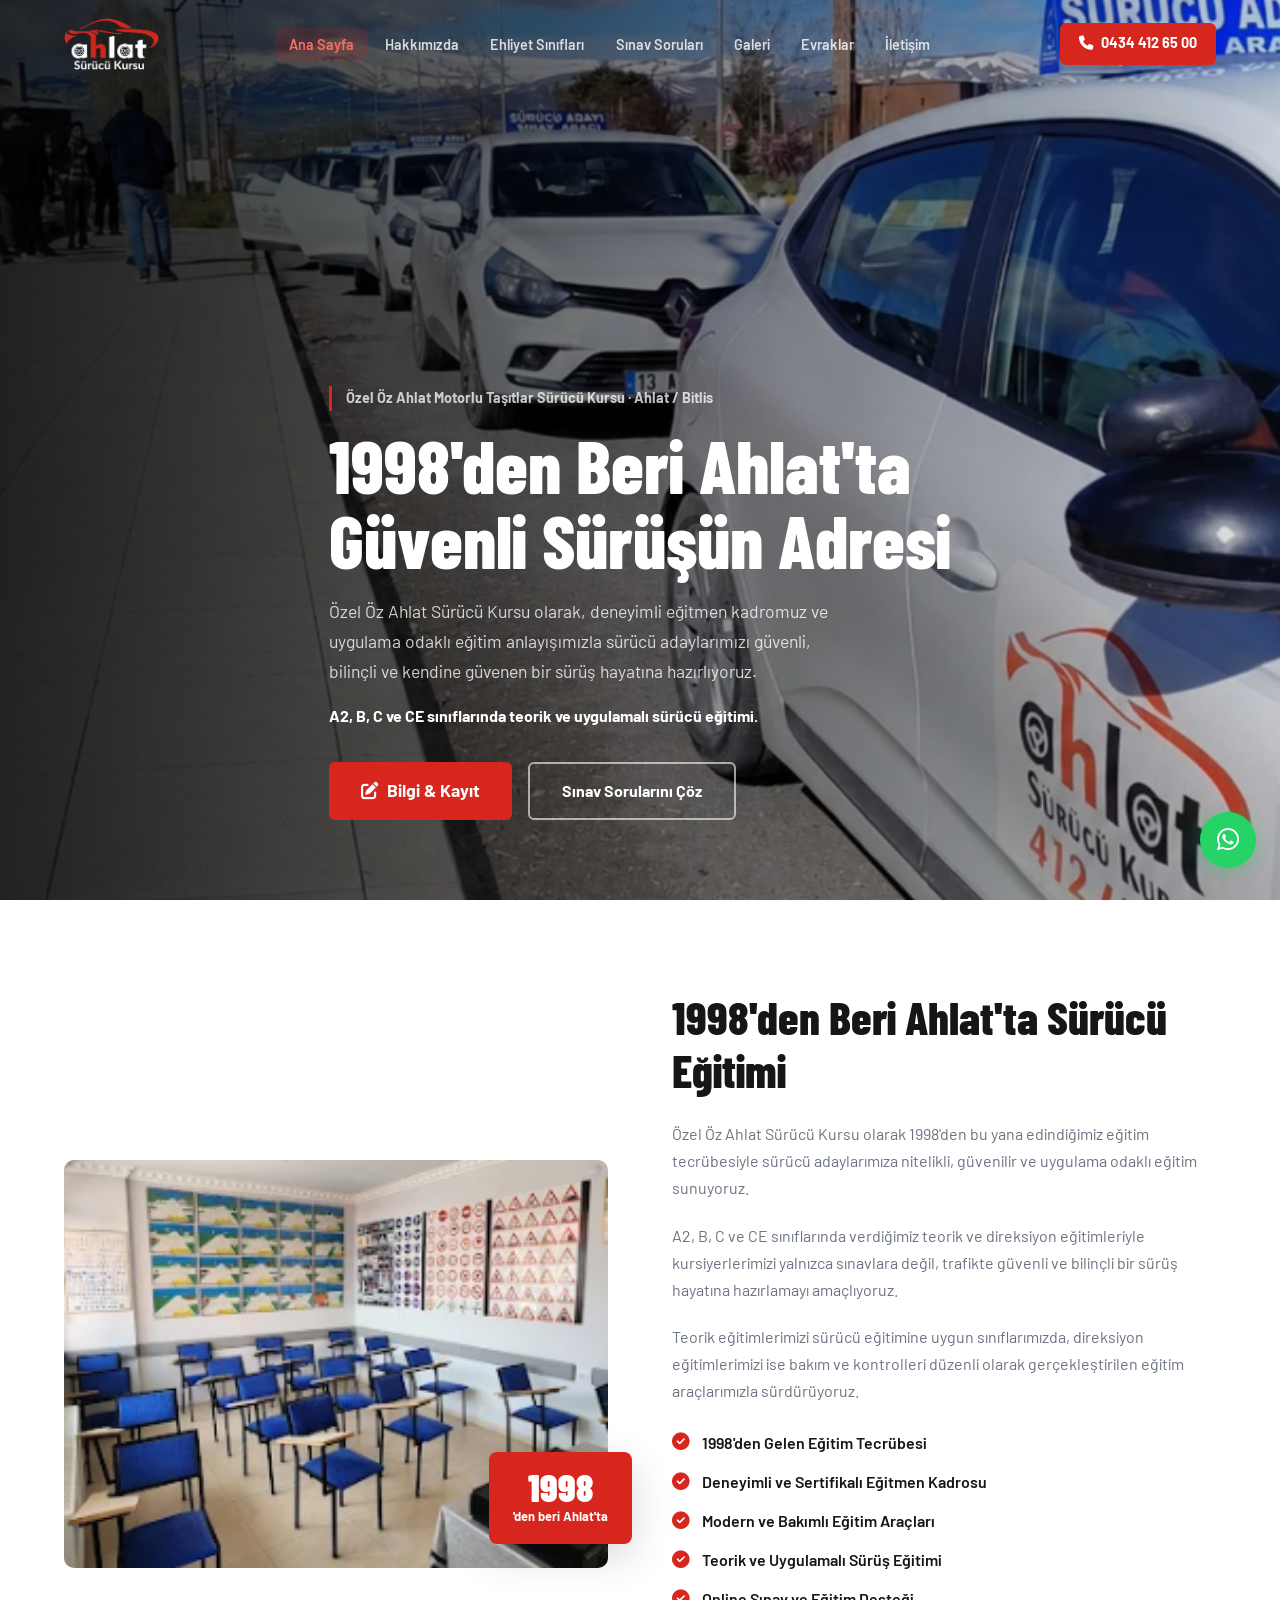
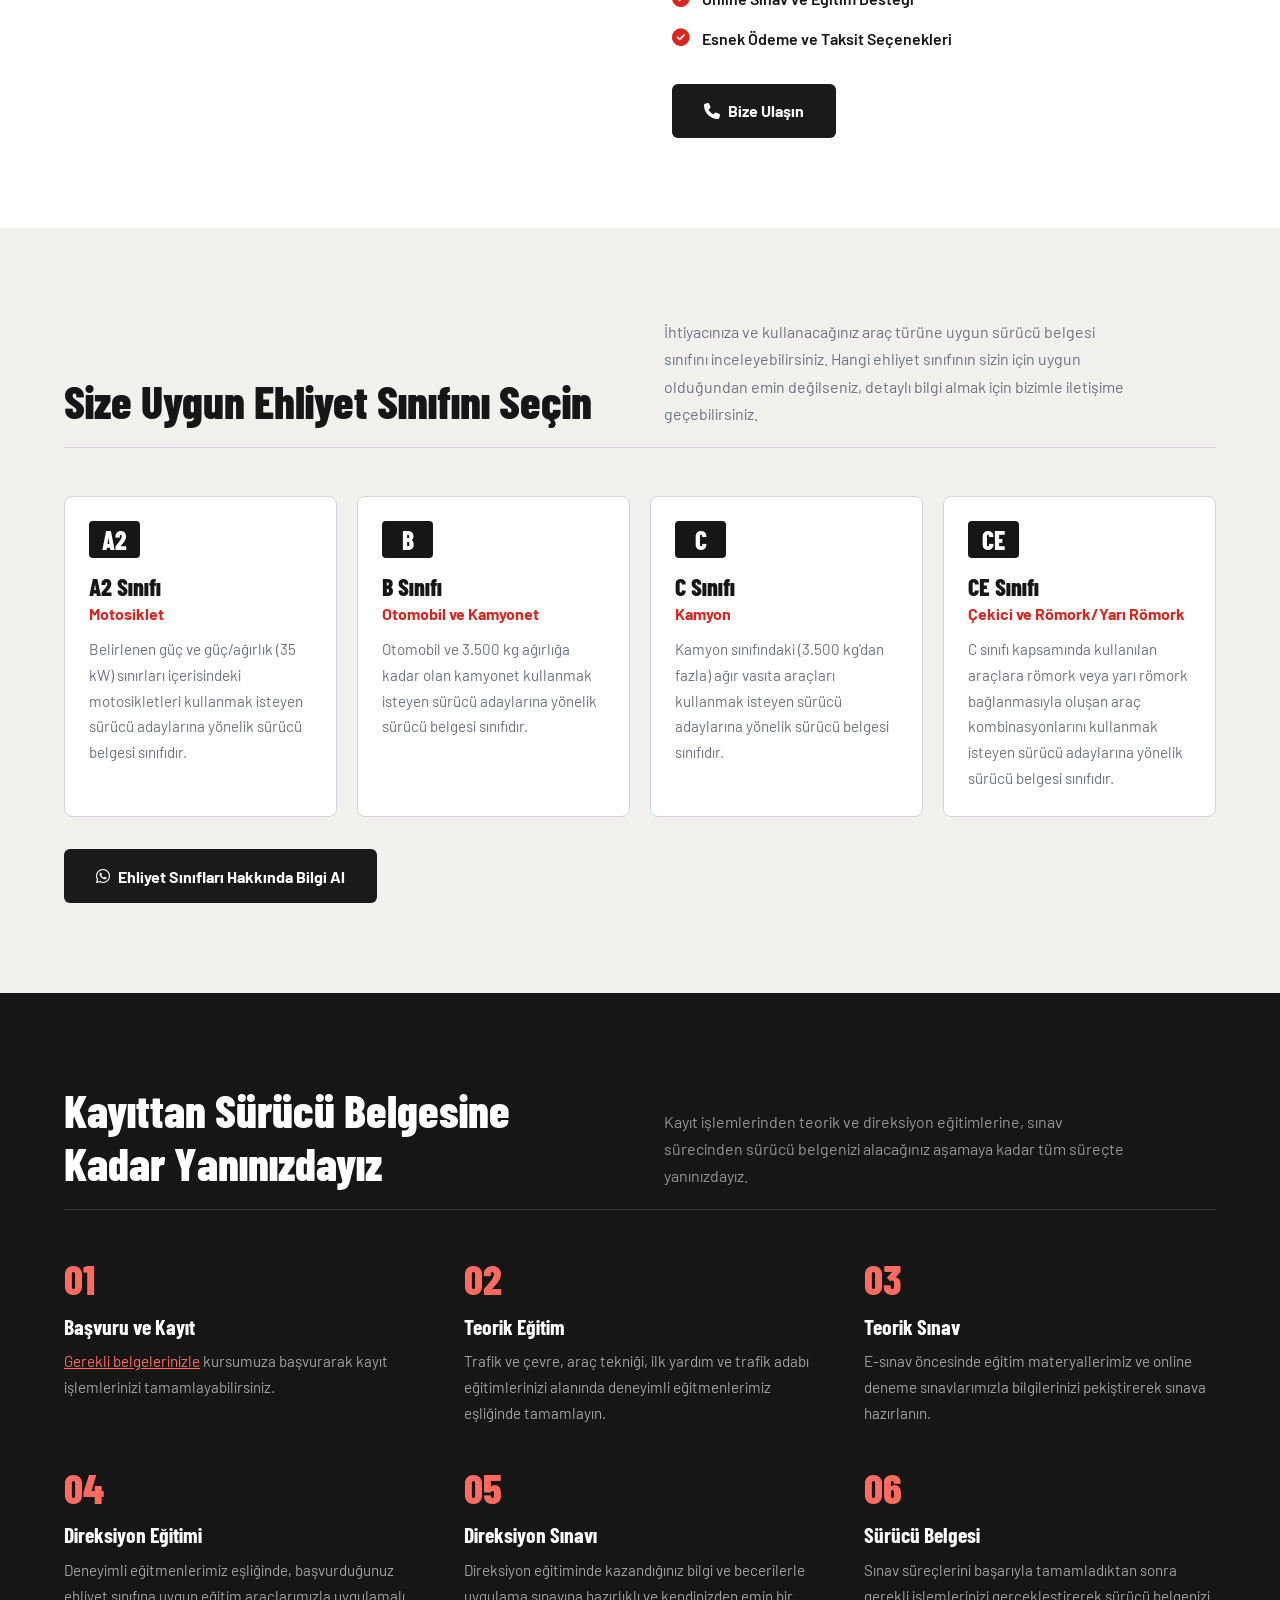
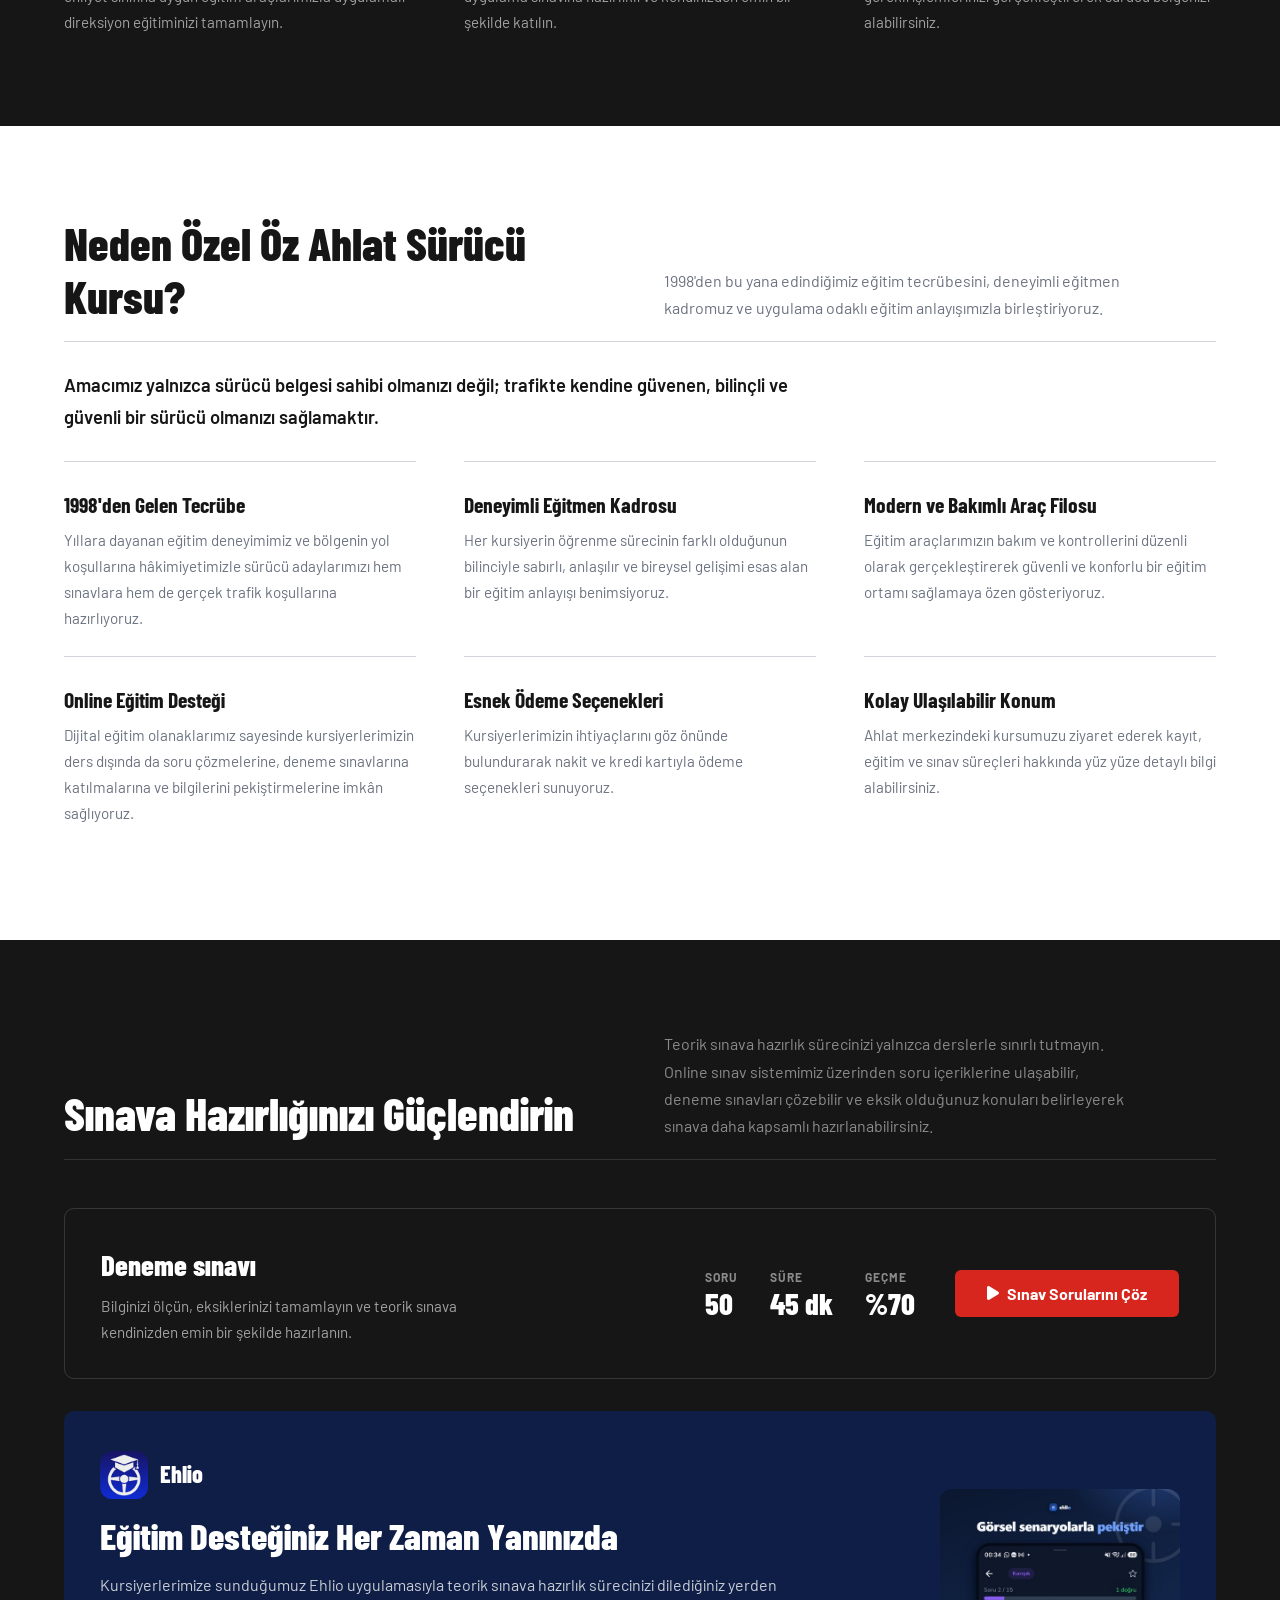
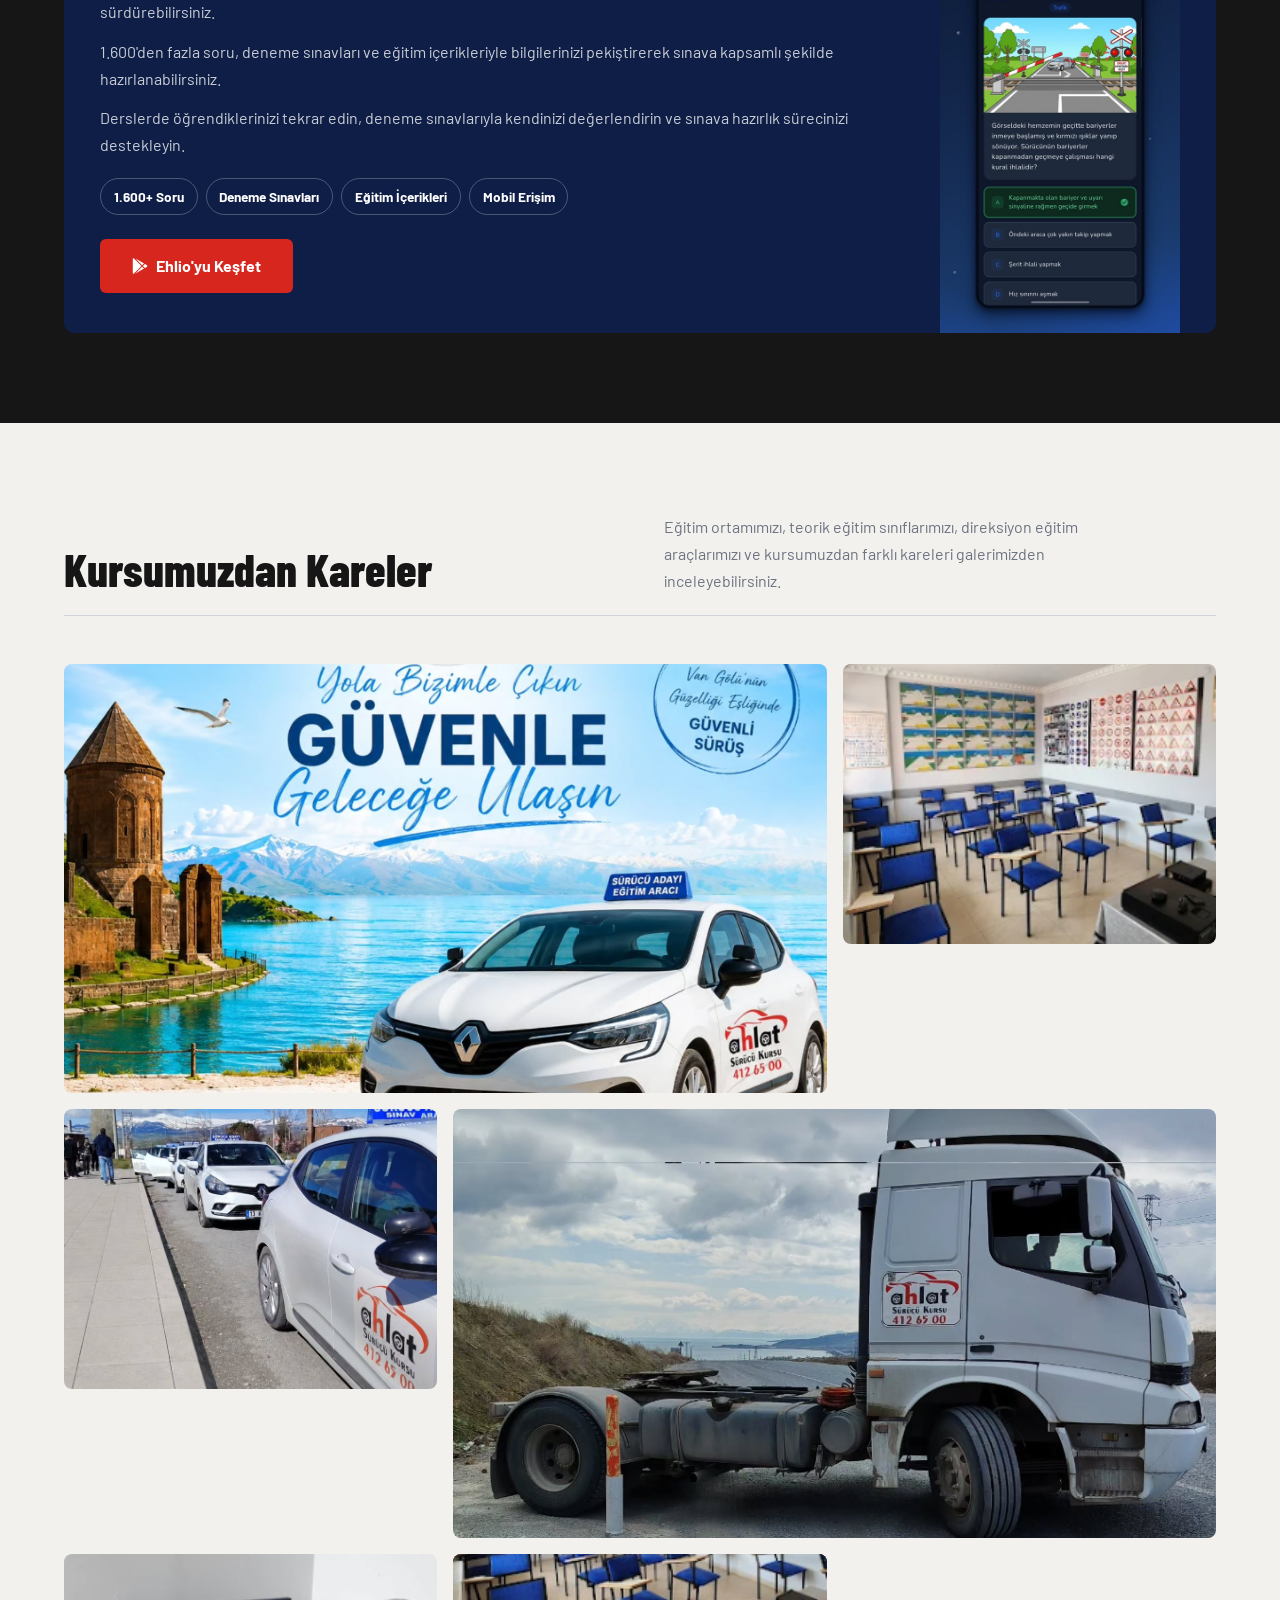
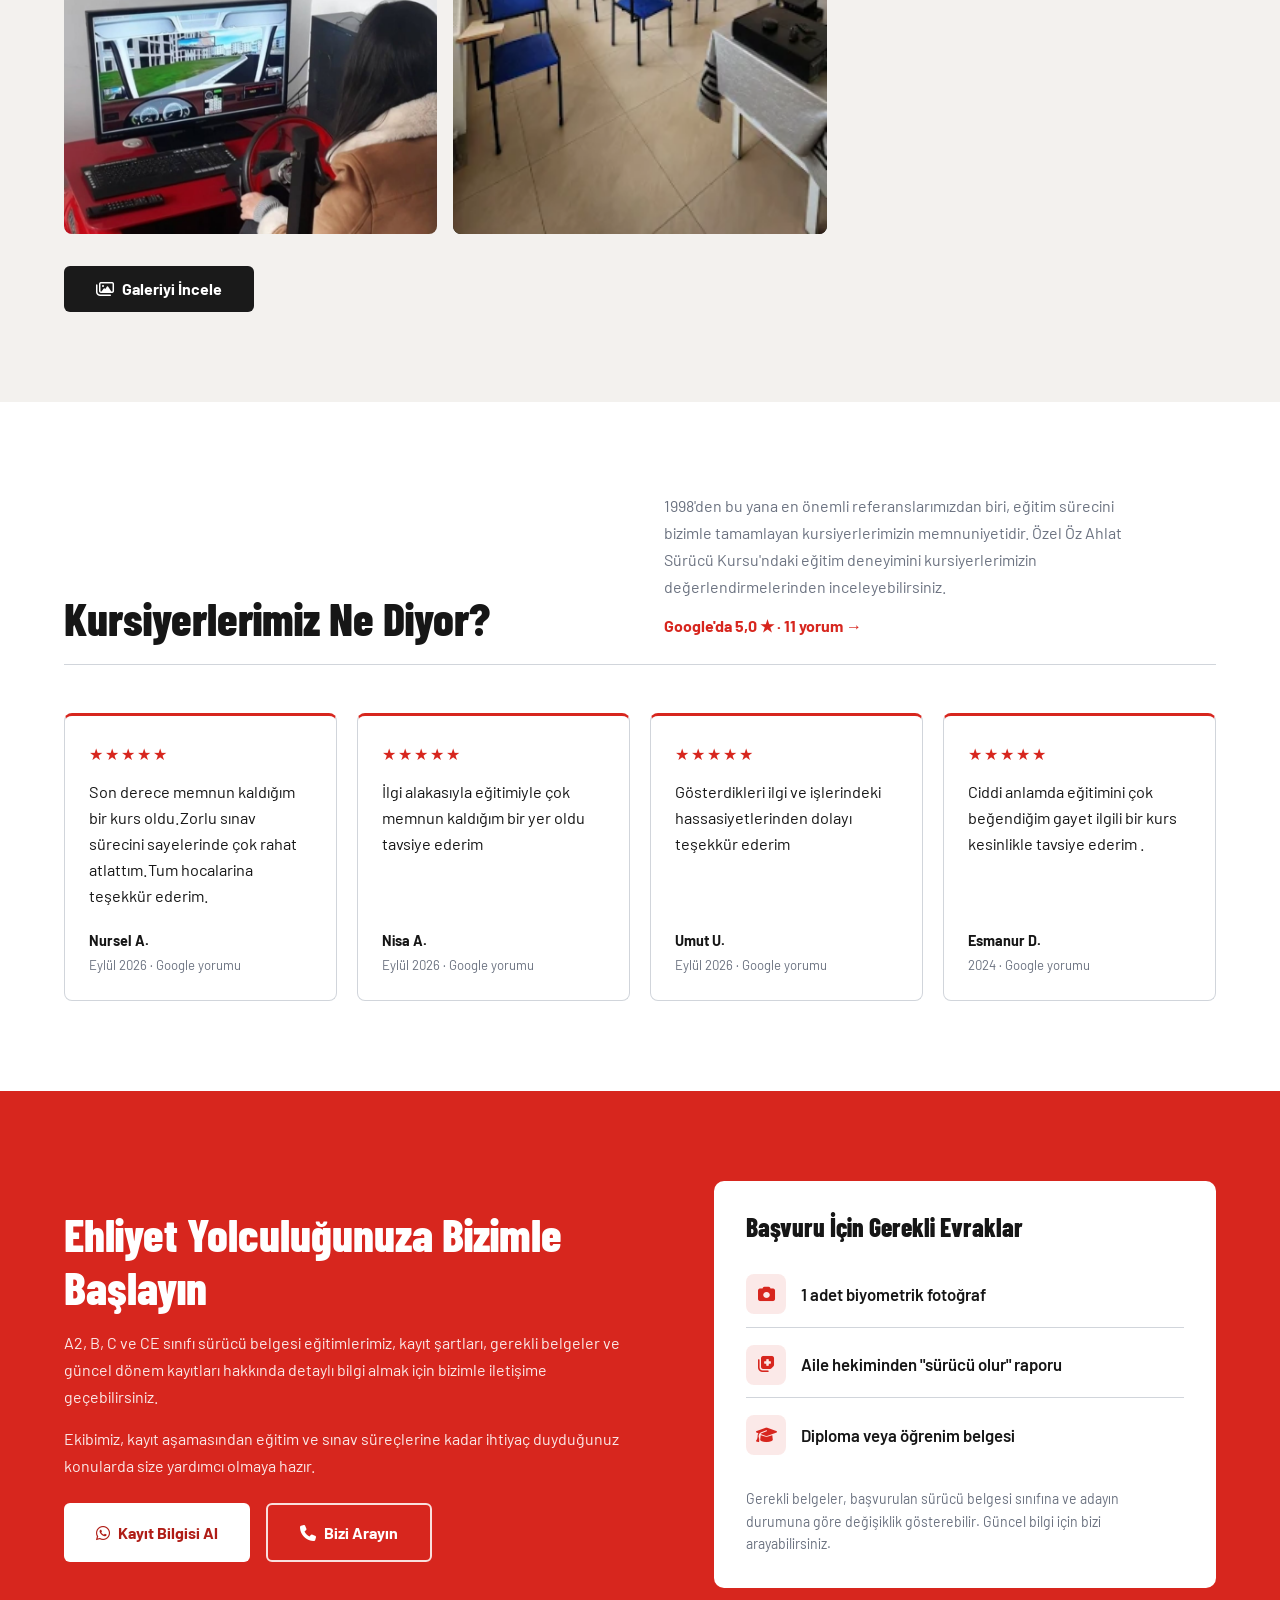
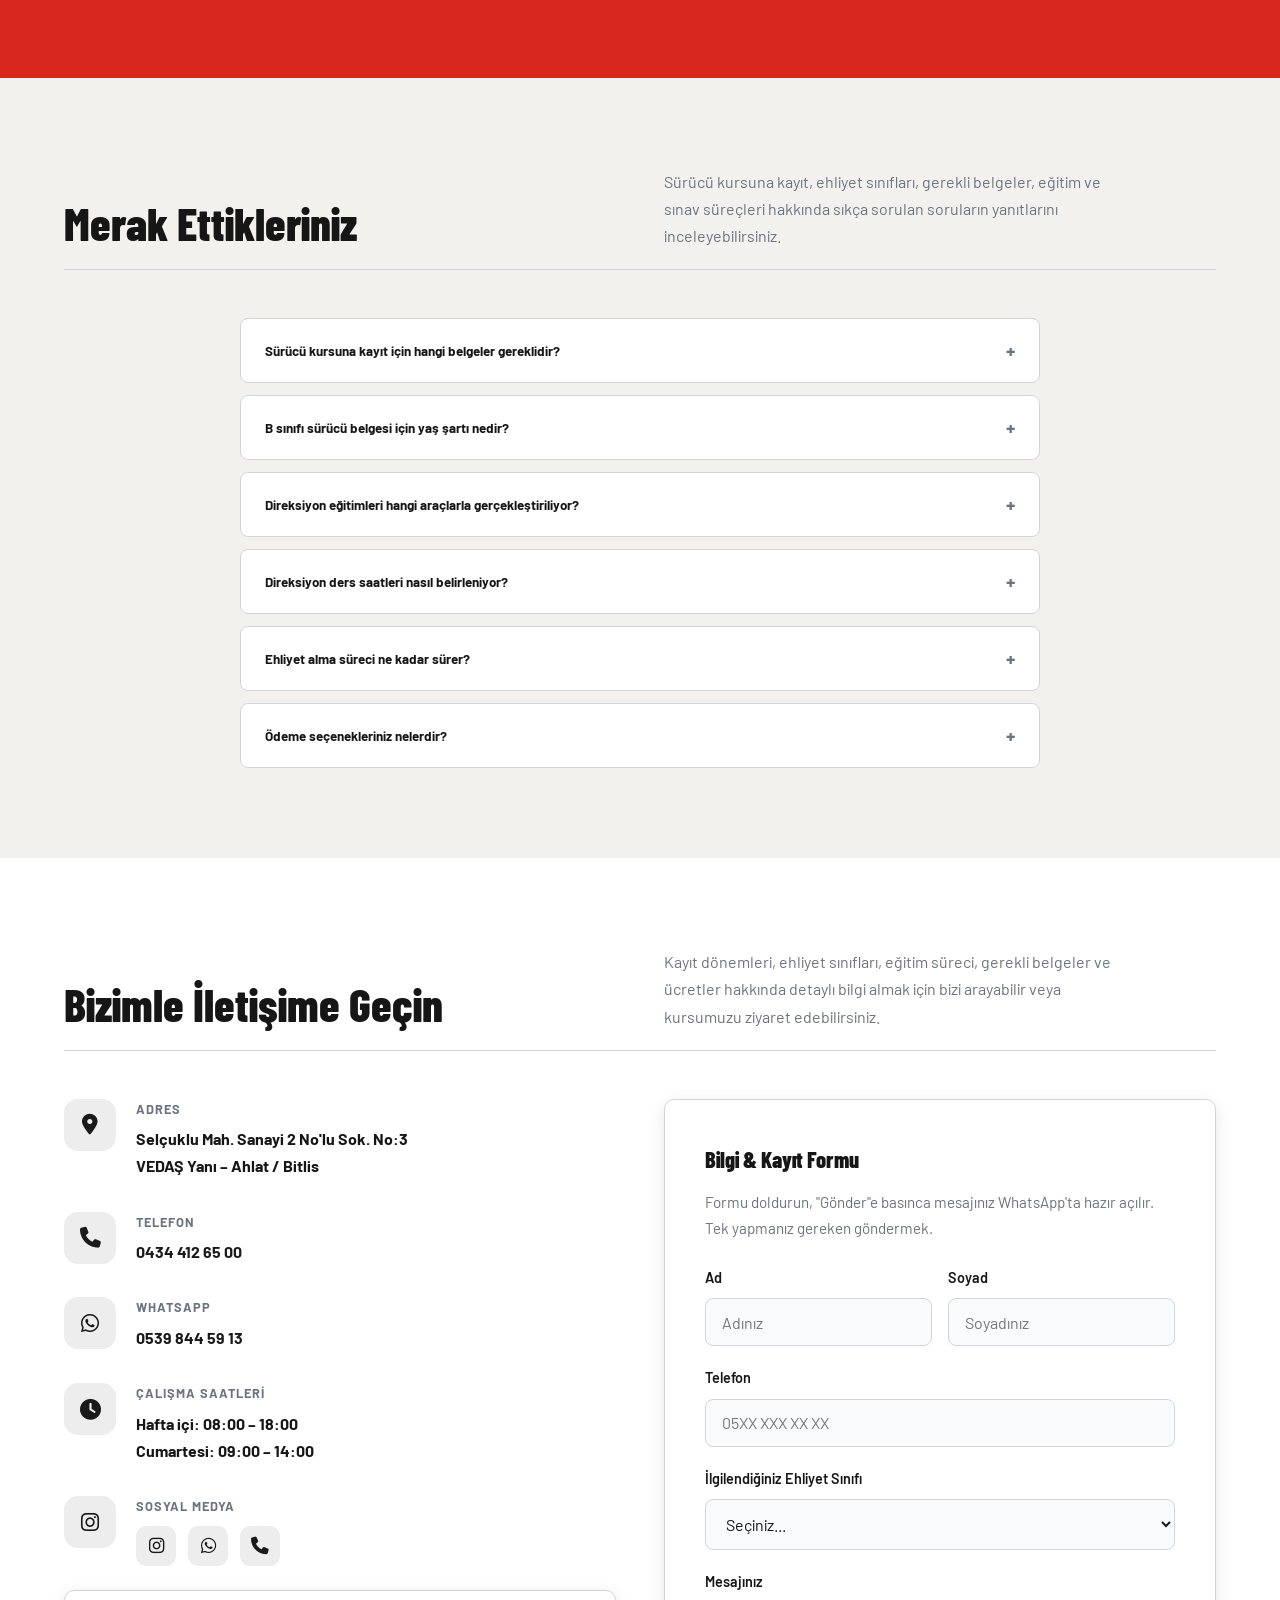
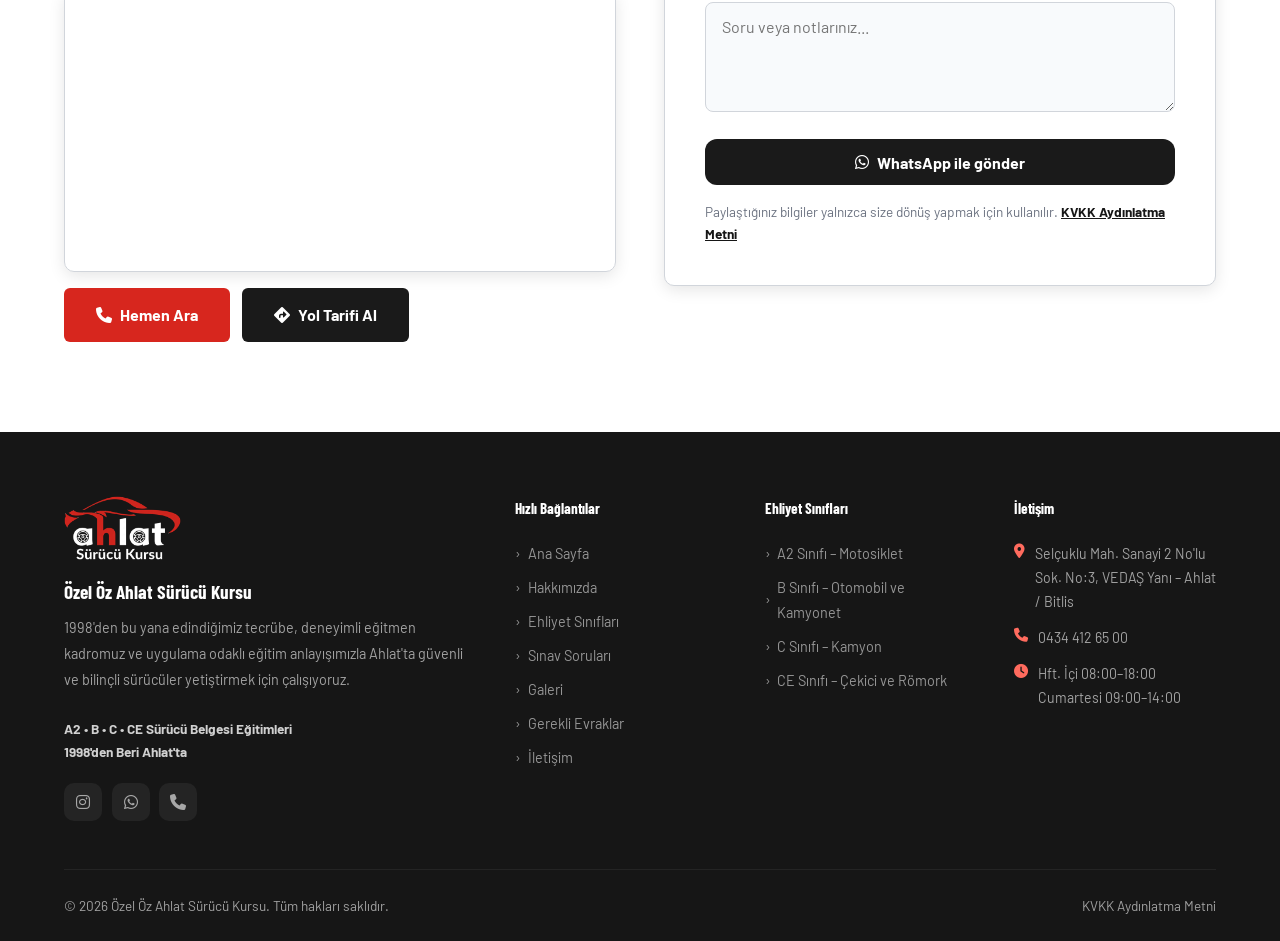
==== commit a69fdaef: "Koyu zemin için şeffaf logo Menü, footer ve KVKK sayfasında beyaz kutulu logo yerine şeffaf arka pla" ====
--- a/index.html
+++ b/index.html
@@ -71,7 +71,7 @@
   <div class="container">
     <div class="nav-inner">
       <a href="#hero" class="nav-logo">
-        <img src="images/logo.png" alt="Ahlat Sürücü Kursu" class="nav-logo-img">
+        <img src="images/logo-koyu.png" alt="Ahlat Sürücü Kursu" class="nav-logo-img" width="400" height="218">
       </a>
 
       <ul class="nav-menu" id="nav-menu">
@@ -701,7 +701,7 @@
     <div class="footer-grid">
       <div>
         <div class="footer-logo-wrap">
-          <img src="images/logo.png" alt="Ahlat Sürücü Kursu" class="footer-logo-img">
+          <img src="images/logo-koyu.png" alt="Ahlat Sürücü Kursu" class="footer-logo-img" width="400" height="218">
         </div>
         <p class="footer-name">Özel Öz Ahlat Sürücü Kursu</p>
         <p class="footer-about">
--- a/css/style.css
+++ b/css/style.css
@@ -752,7 +752,6 @@
 .footer-logo-wrap { margin-bottom: 1rem; }
 .footer-logo-img {
   height: 64px; width: auto;
-  filter: drop-shadow(0 2px 8px rgba(0,0,0,.5));
 }
 .footer-name { font-family: var(--font-head); font-weight: 700; font-size: 1.2rem; color: var(--white); margin-bottom: .4rem; }
 .footer-tagline { font-size: .85rem; font-weight: 700; color: rgba(255,255,255,.8); line-height: 1.7; margin-bottom: 1.25rem; }
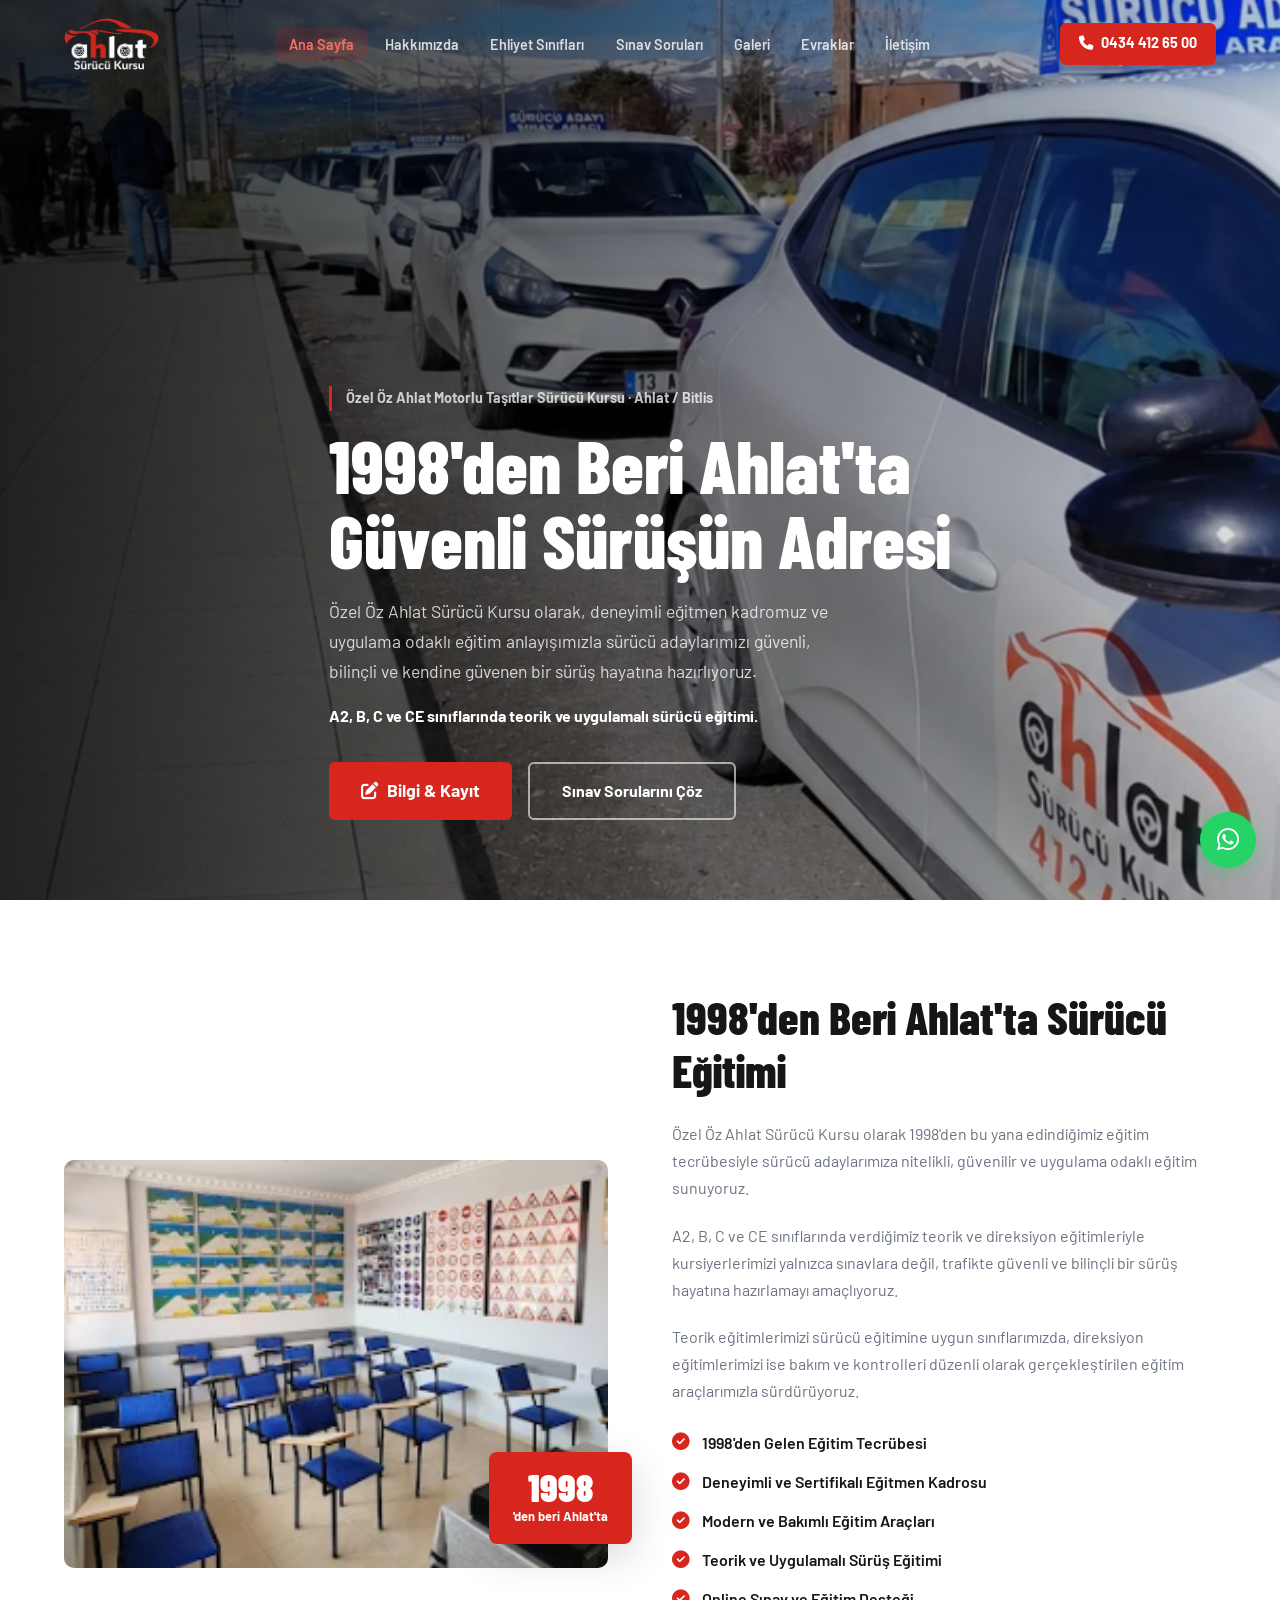
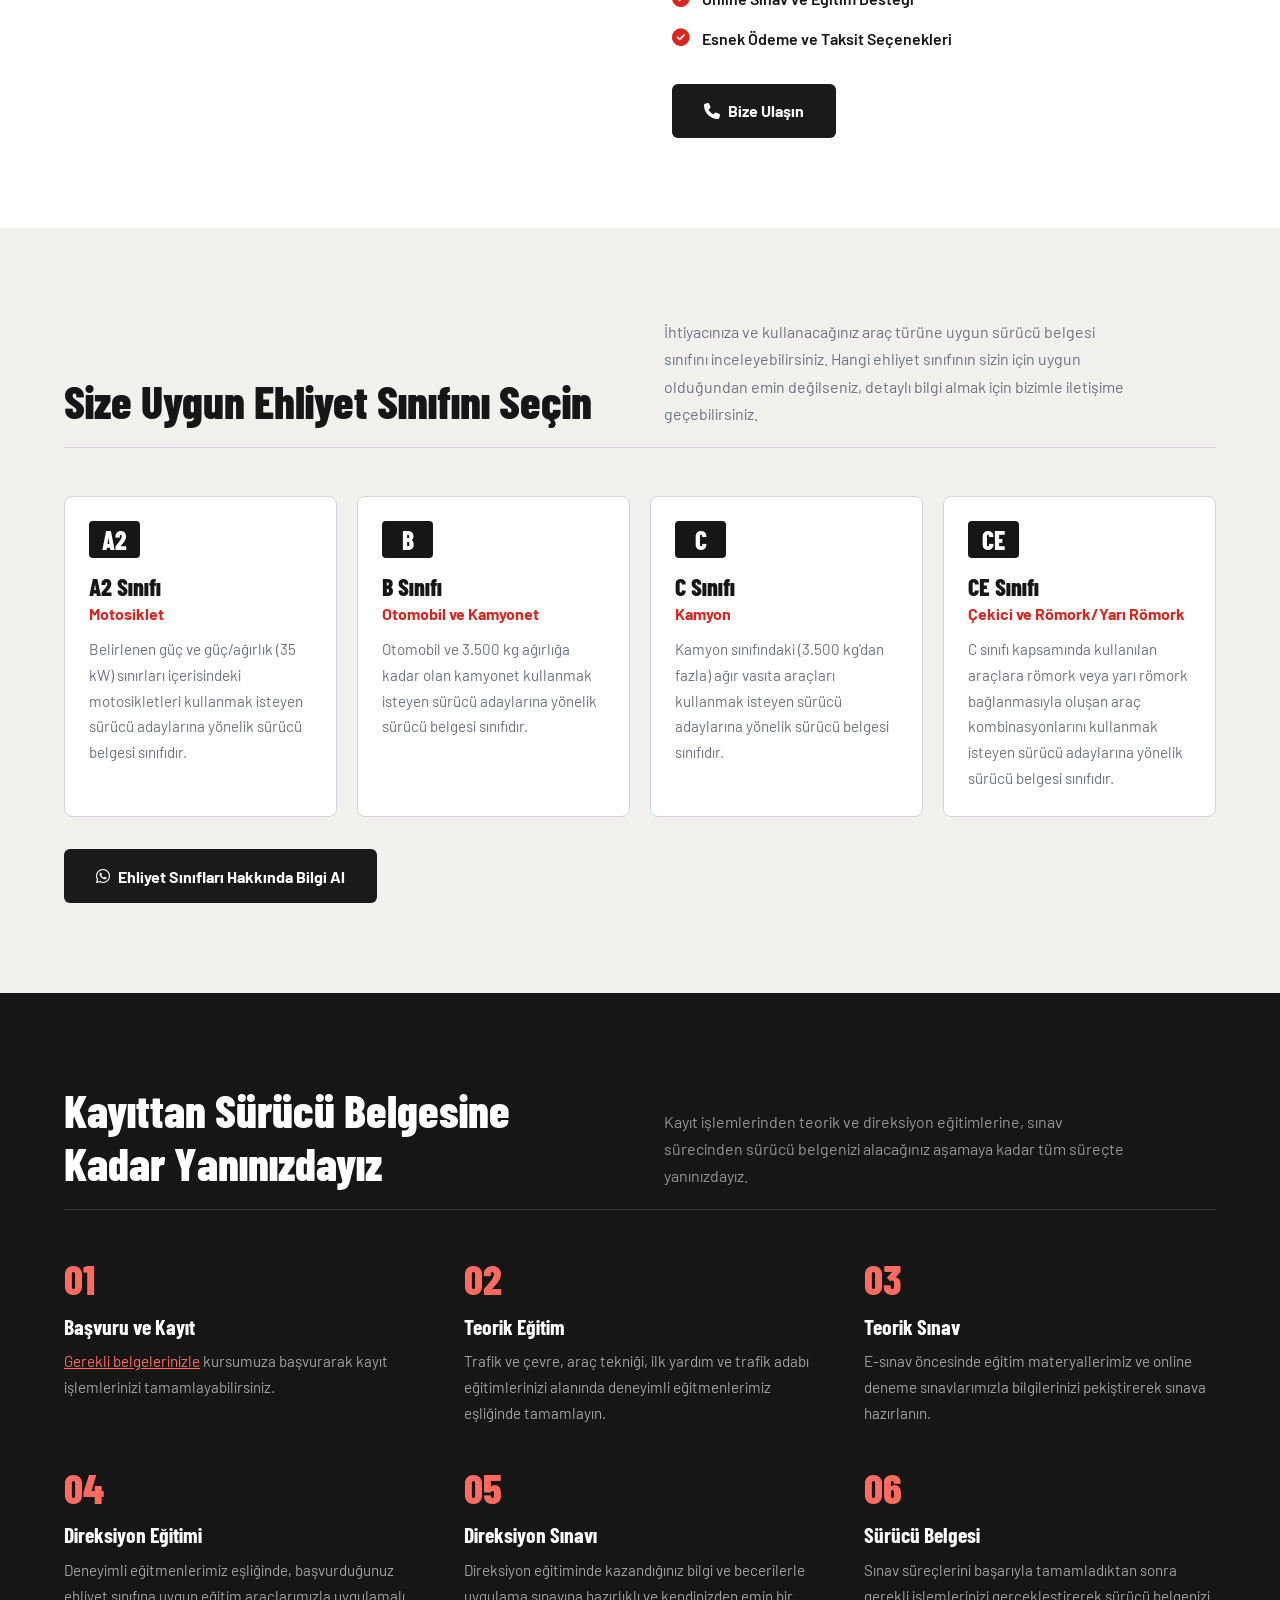
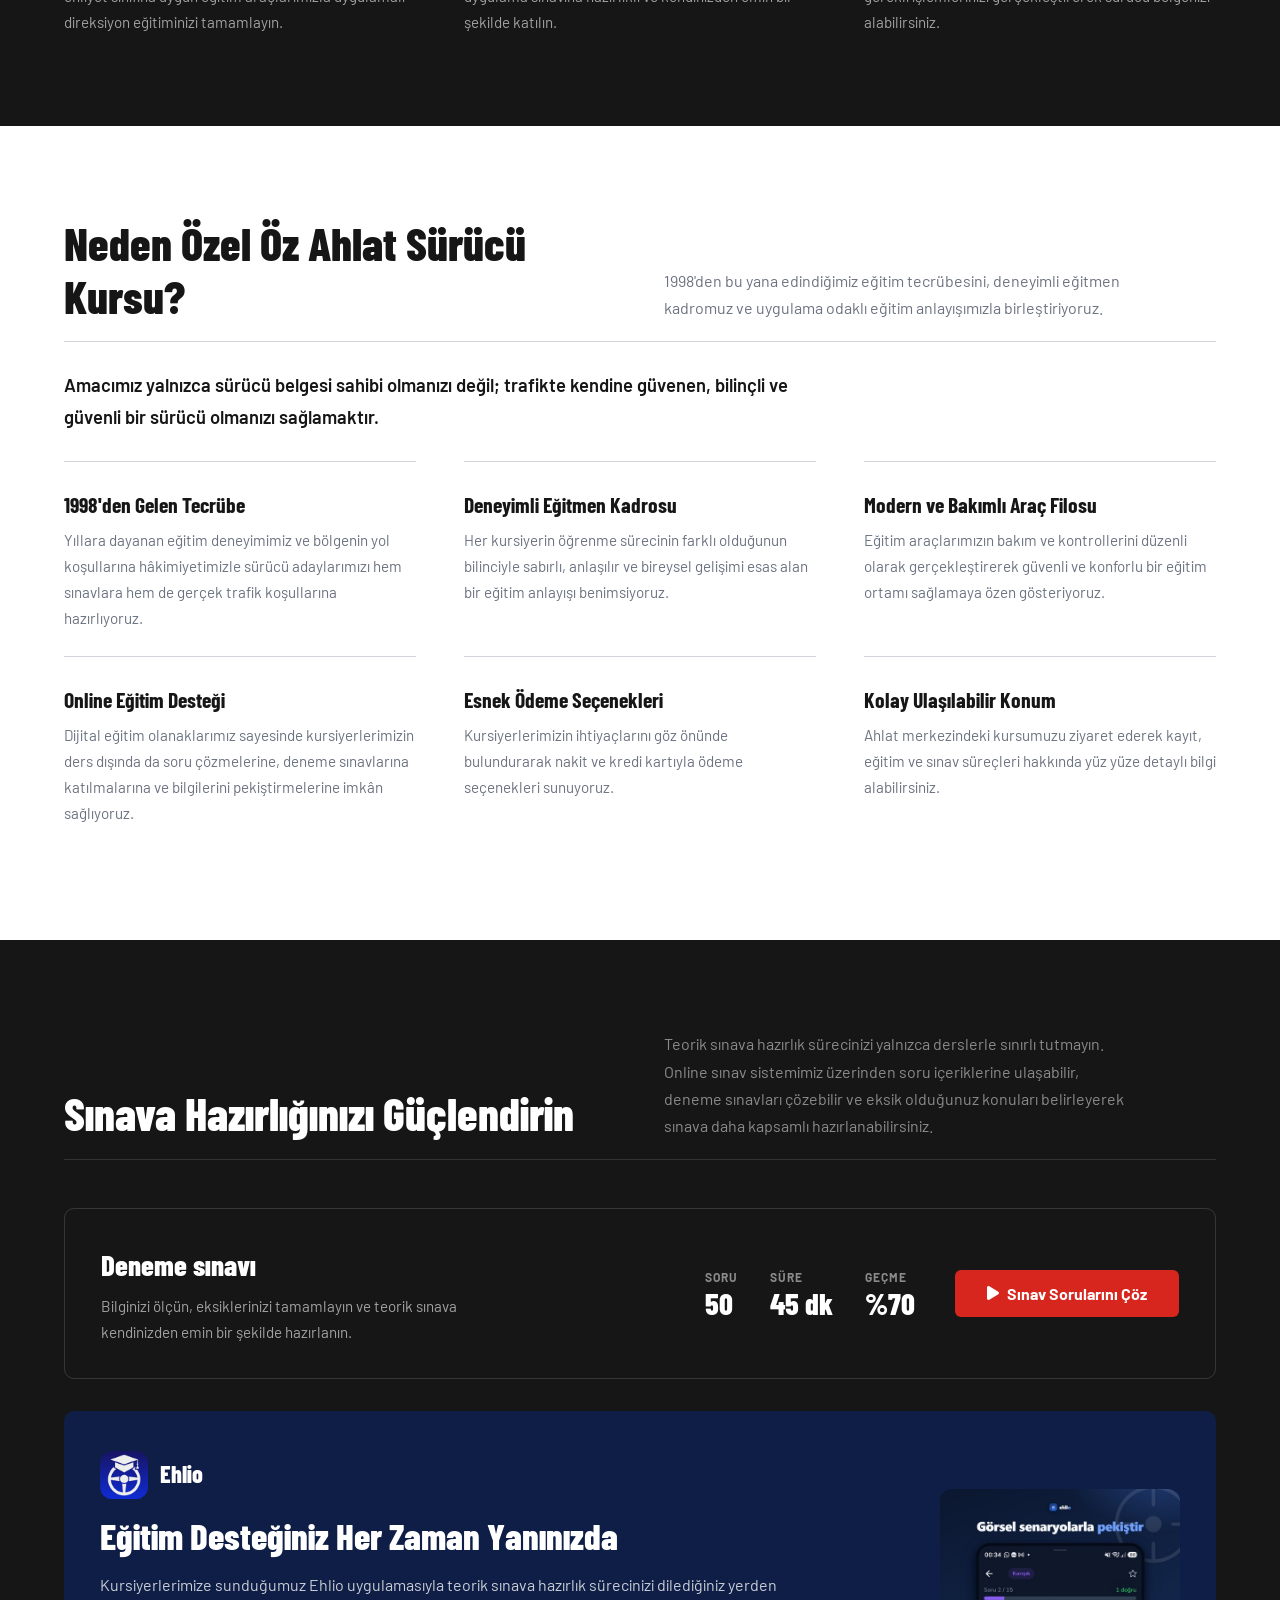
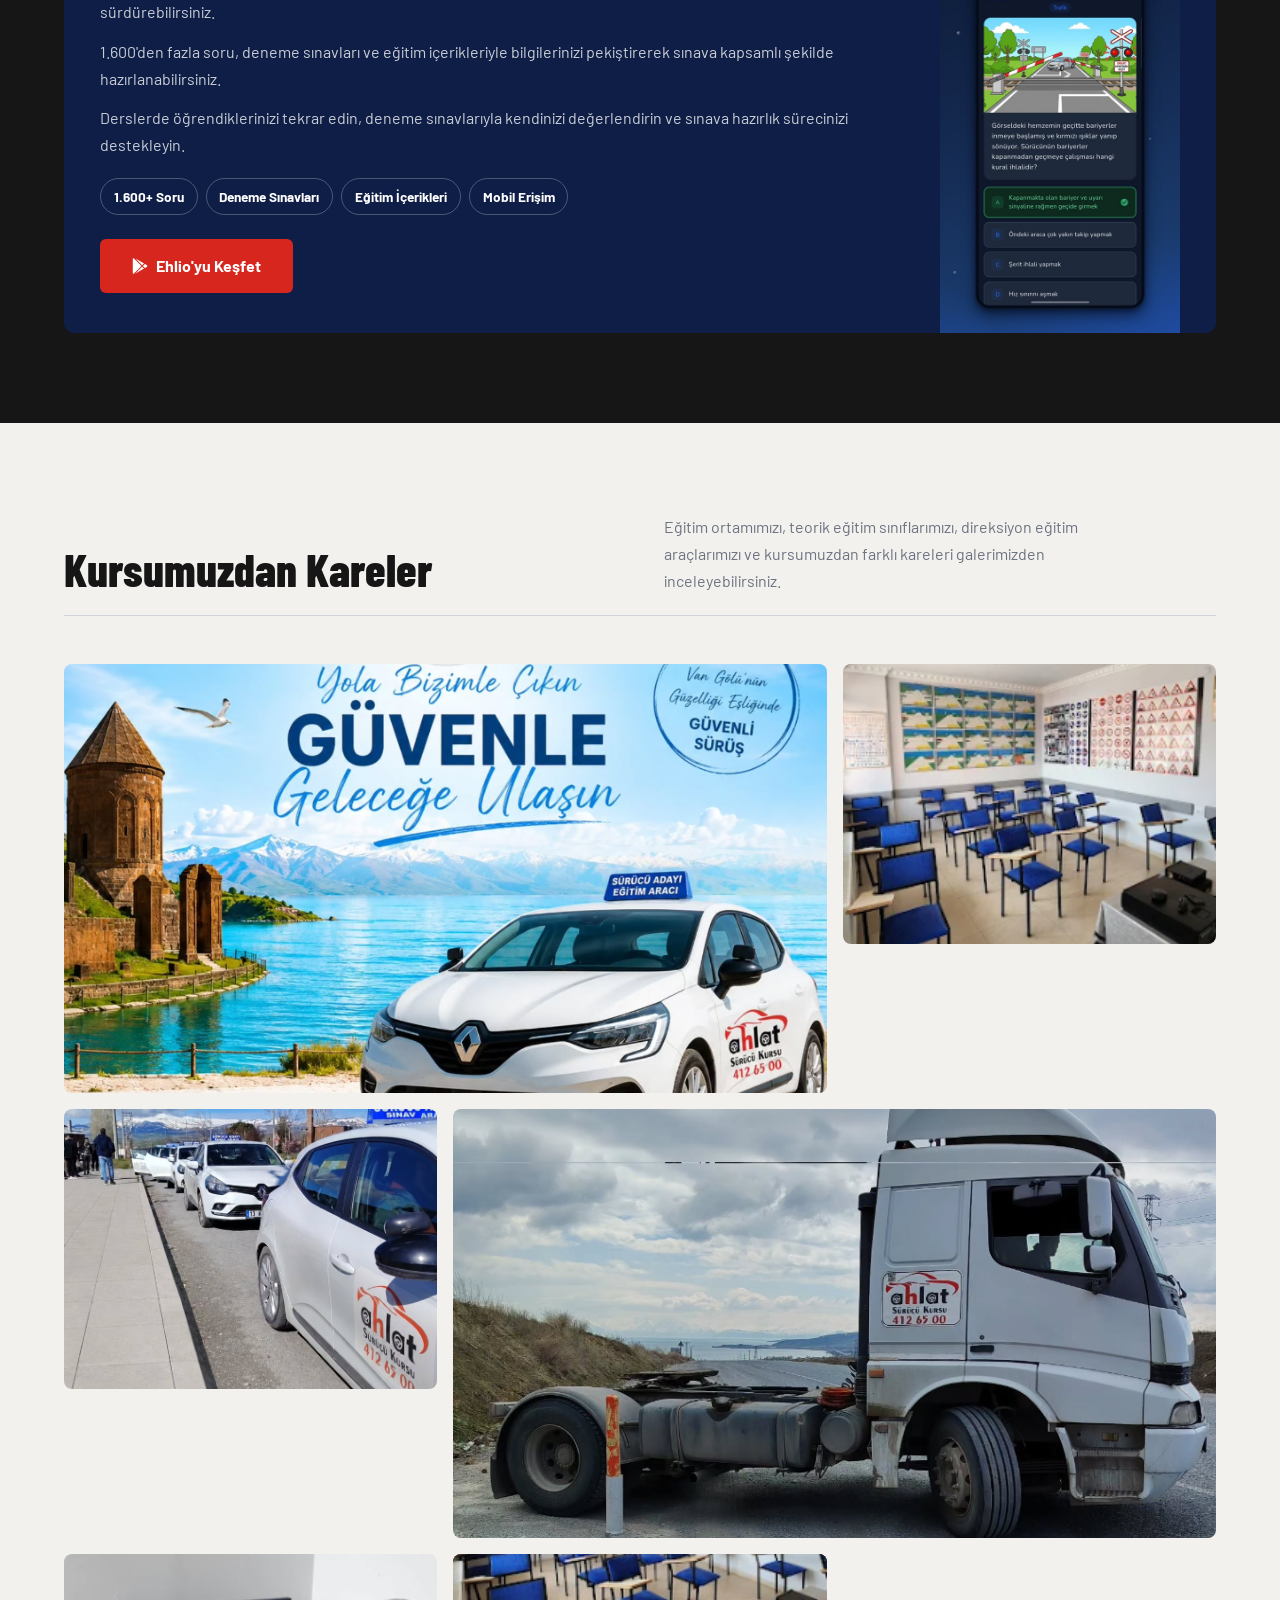
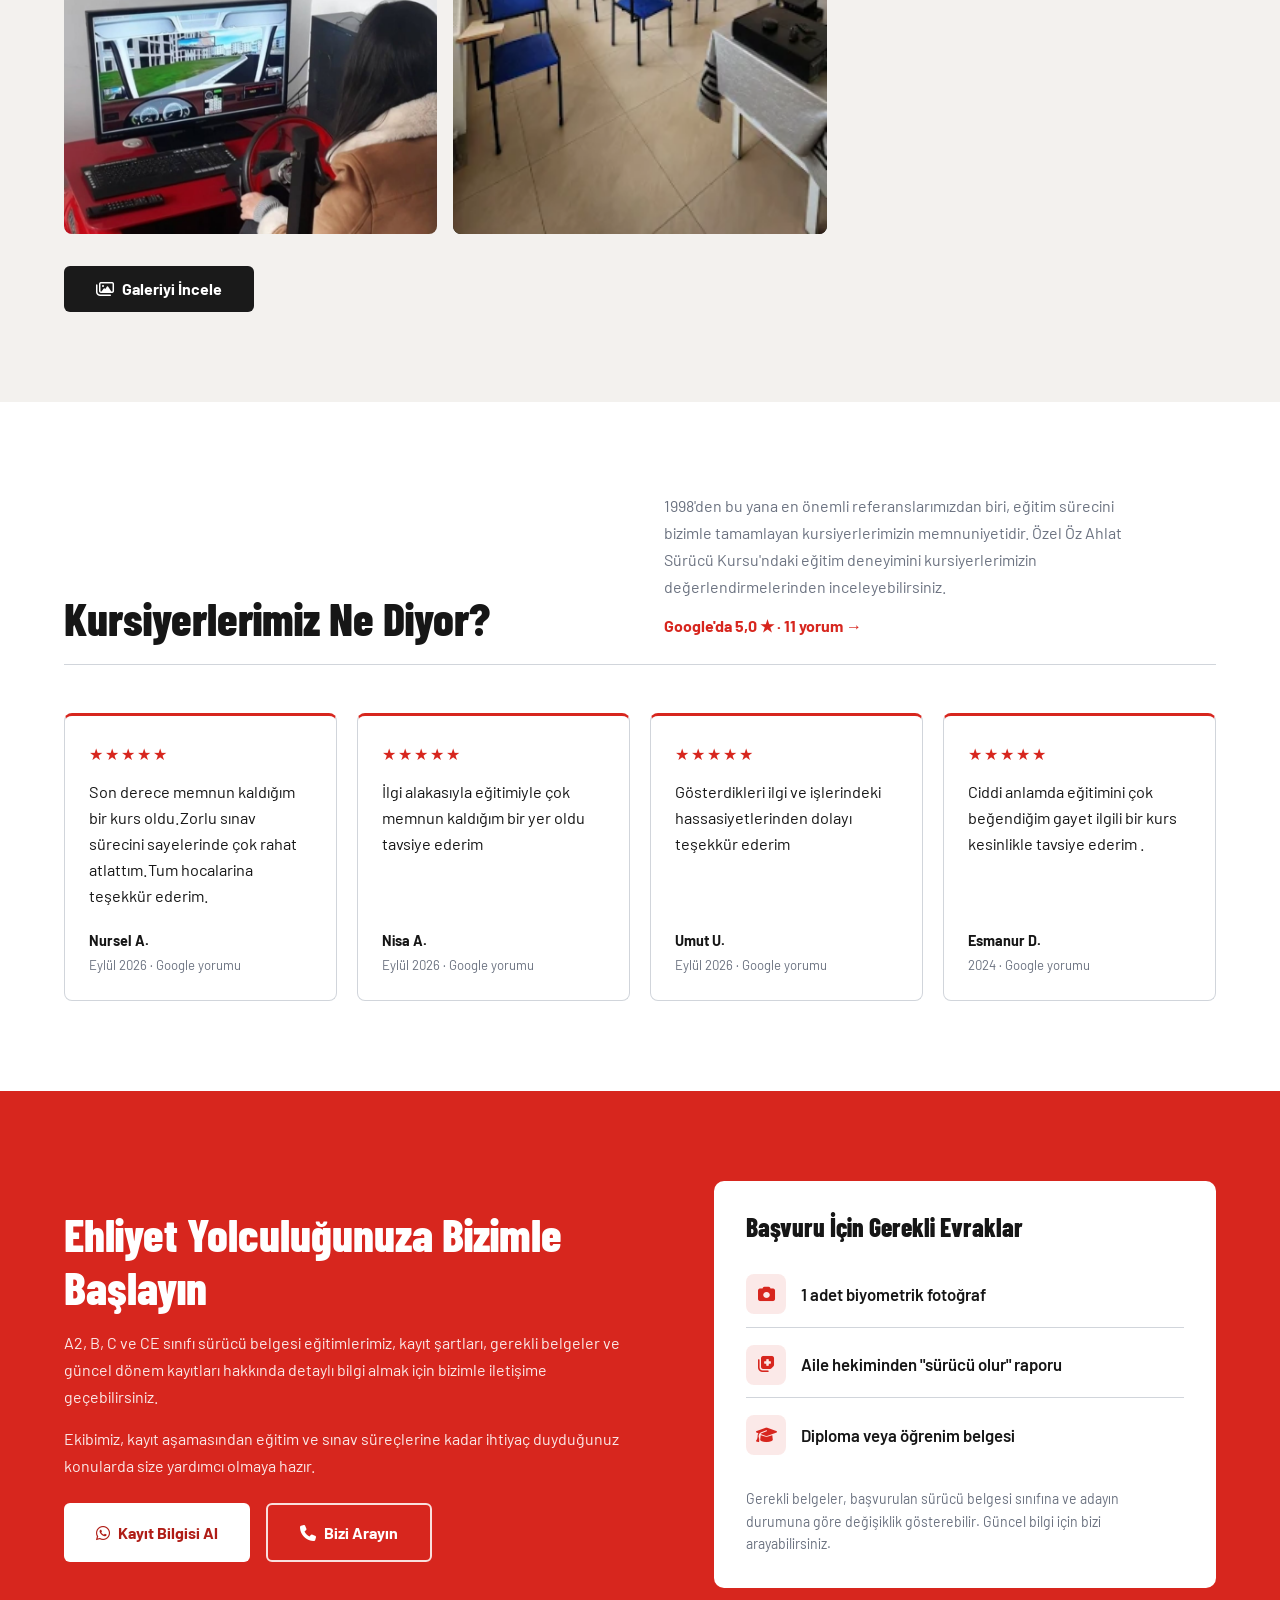
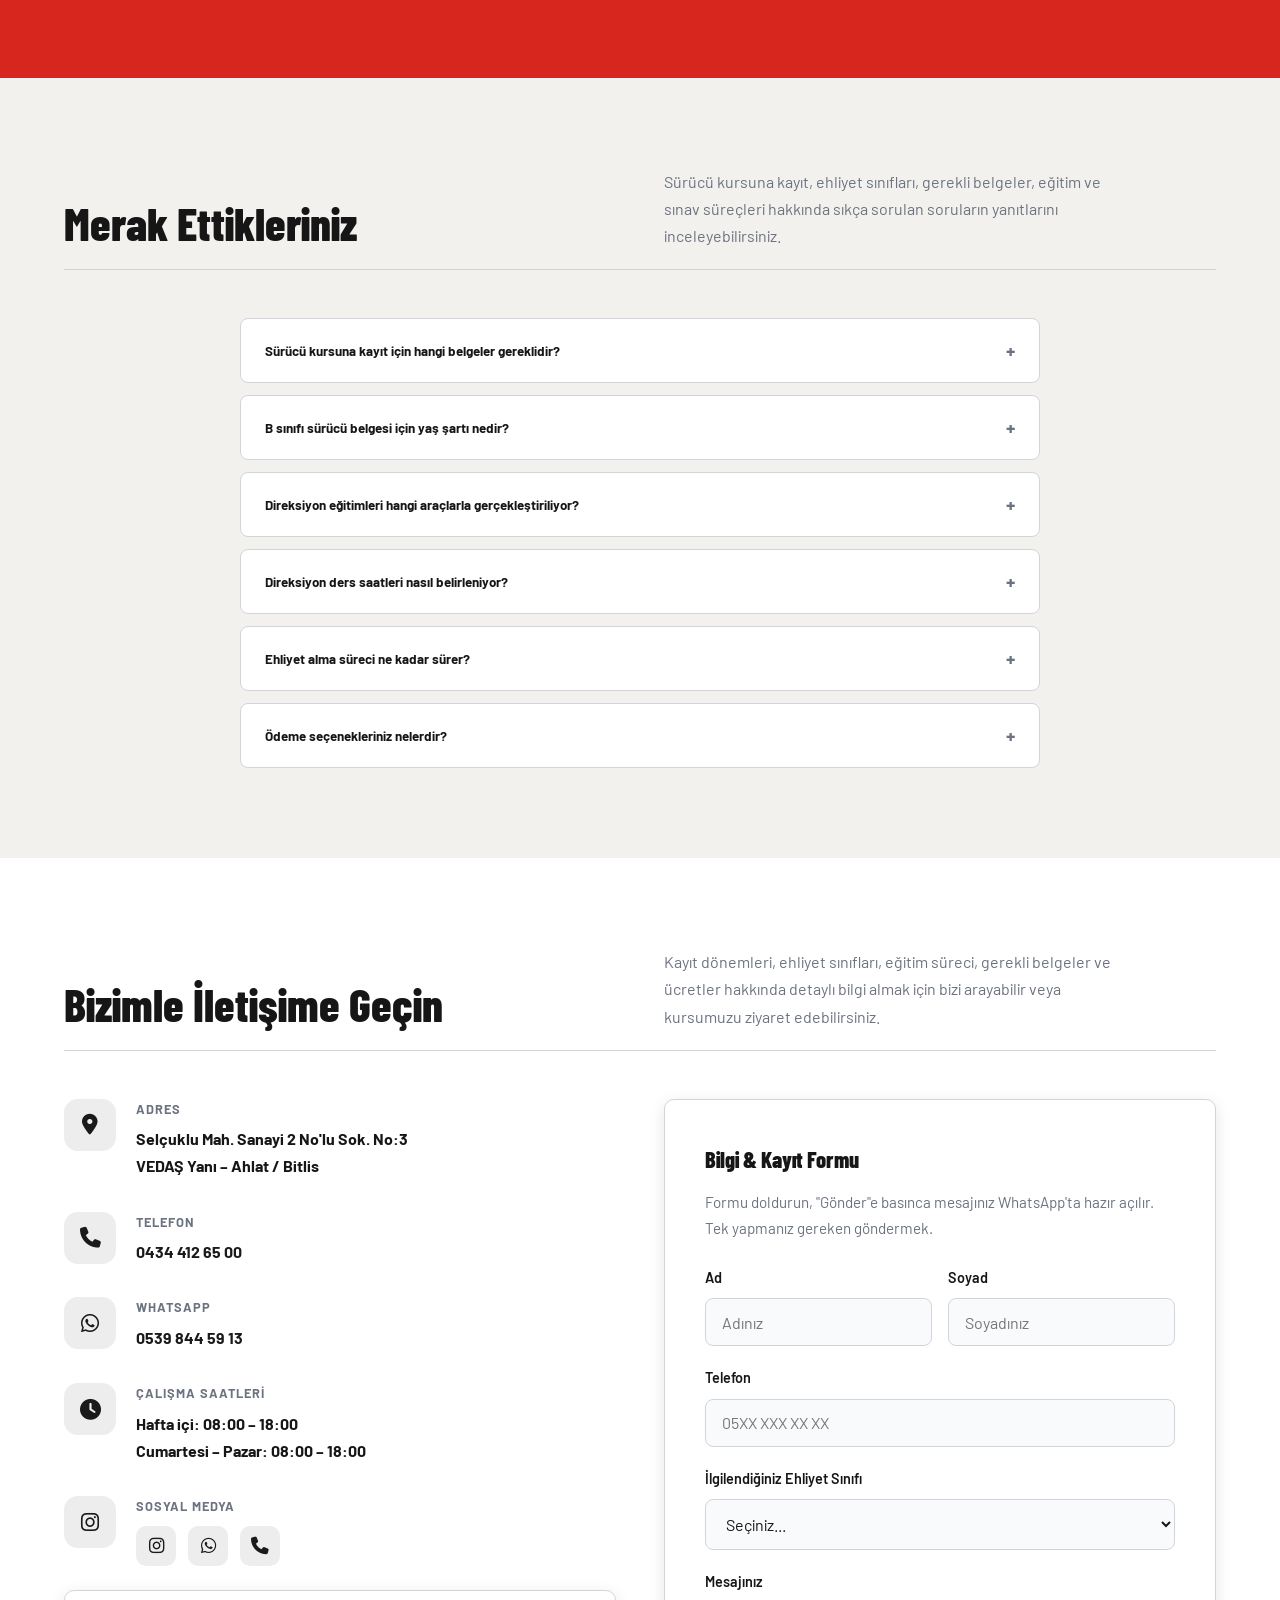
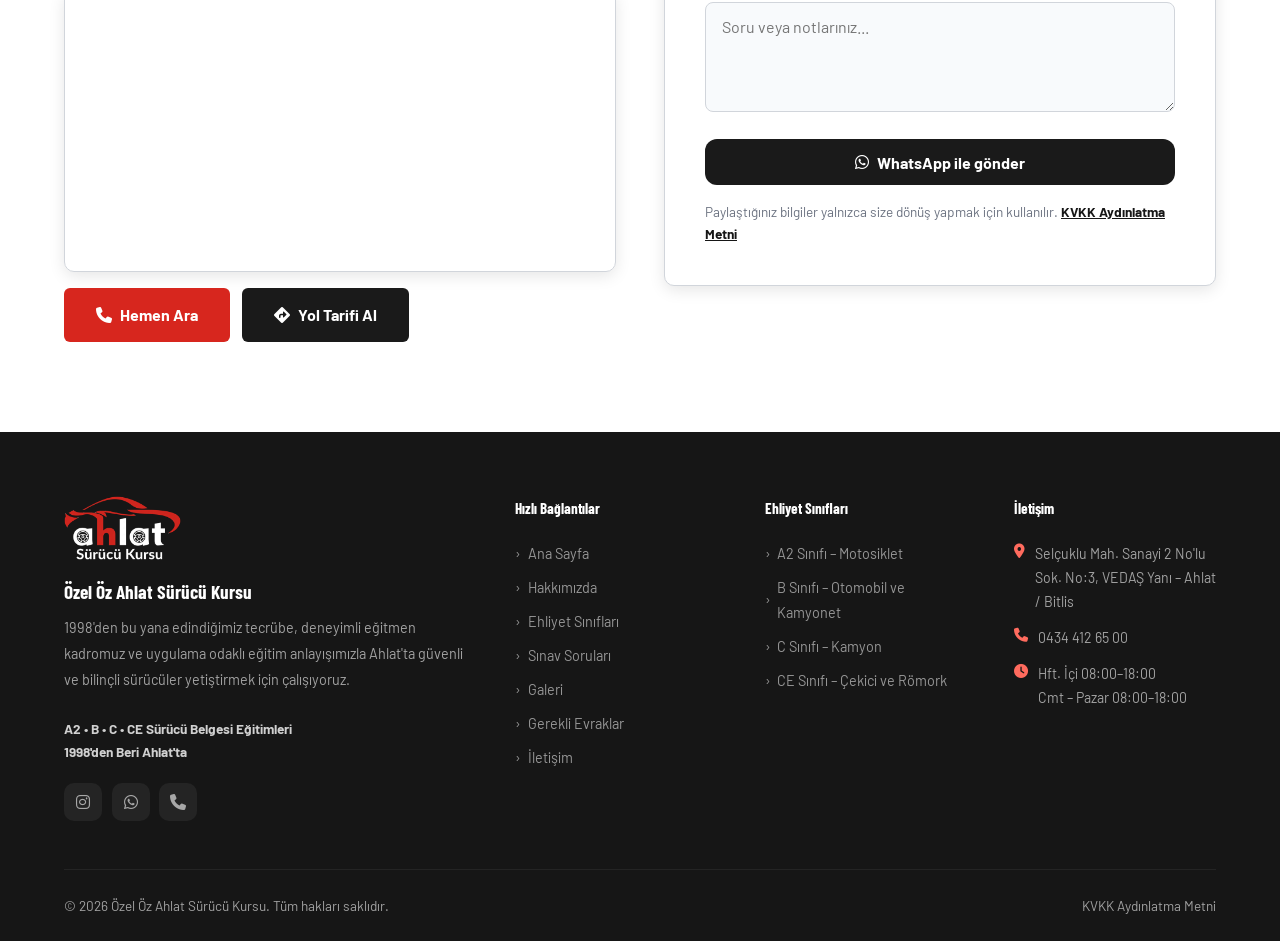
==== commit 60144bcd: "Çalışma saatleri: Cumartesi–Pazar 08:00–18:00 İletişim kartı, footer ve Google için işletme verisi g" ====
--- a/index.html
+++ b/index.html
@@ -32,7 +32,7 @@
     "geo": { "@type": "GeoCoordinates", "latitude": 38.7538168, "longitude": 42.4808059 },
     "openingHoursSpecification": [
       { "@type": "OpeningHoursSpecification", "dayOfWeek": ["Monday","Tuesday","Wednesday","Thursday","Friday"], "opens": "08:00", "closes": "18:00" },
-      { "@type": "OpeningHoursSpecification", "dayOfWeek": "Saturday", "opens": "09:00", "closes": "14:00" }
+      { "@type": "OpeningHoursSpecification", "dayOfWeek": ["Saturday","Sunday"], "opens": "08:00", "closes": "18:00" }
     ],
     "sameAs": ["https://www.instagram.com/ozelozahlatsurucukursu/"]
   }
@@ -603,7 +603,7 @@
             <div class="contact-icon"><i class="fa-solid fa-clock"></i></div>
             <div>
               <div class="contact-label">Çalışma Saatleri</div>
-              <div class="contact-value">Hafta içi: 08:00 – 18:00<br>Cumartesi: 09:00 – 14:00</div>
+              <div class="contact-value">Hafta içi: 08:00 – 18:00<br>Cumartesi – Pazar: 08:00 – 18:00</div>
             </div>
           </div>
           <div class="contact-card">
@@ -758,7 +758,7 @@
           </div>
           <div class="footer-contact-item">
             <i class="fa-solid fa-clock"></i>
-            <span>Hft. İçi 08:00–18:00<br>Cumartesi 09:00–14:00</span>
+            <span>Hft. İçi 08:00–18:00<br>Cmt – Pazar 08:00–18:00</span>
           </div>
         </div>
       </div>
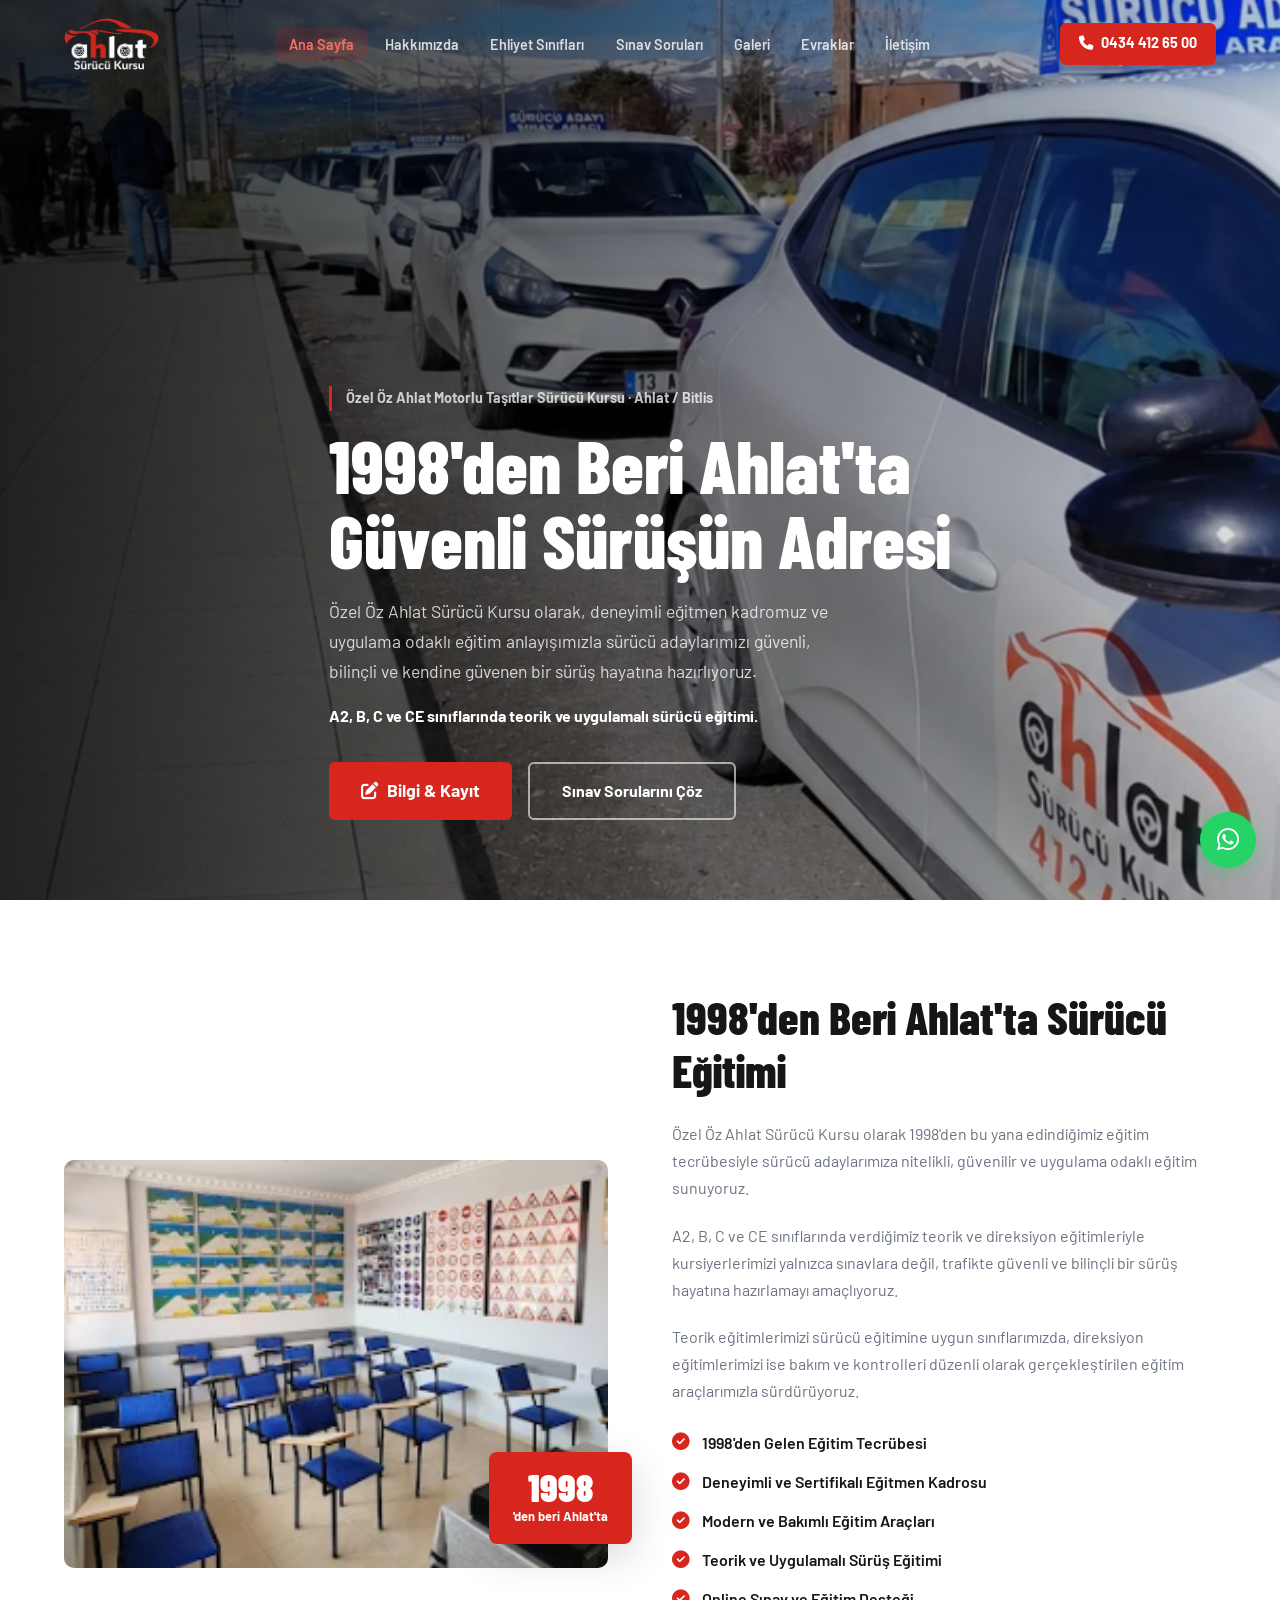
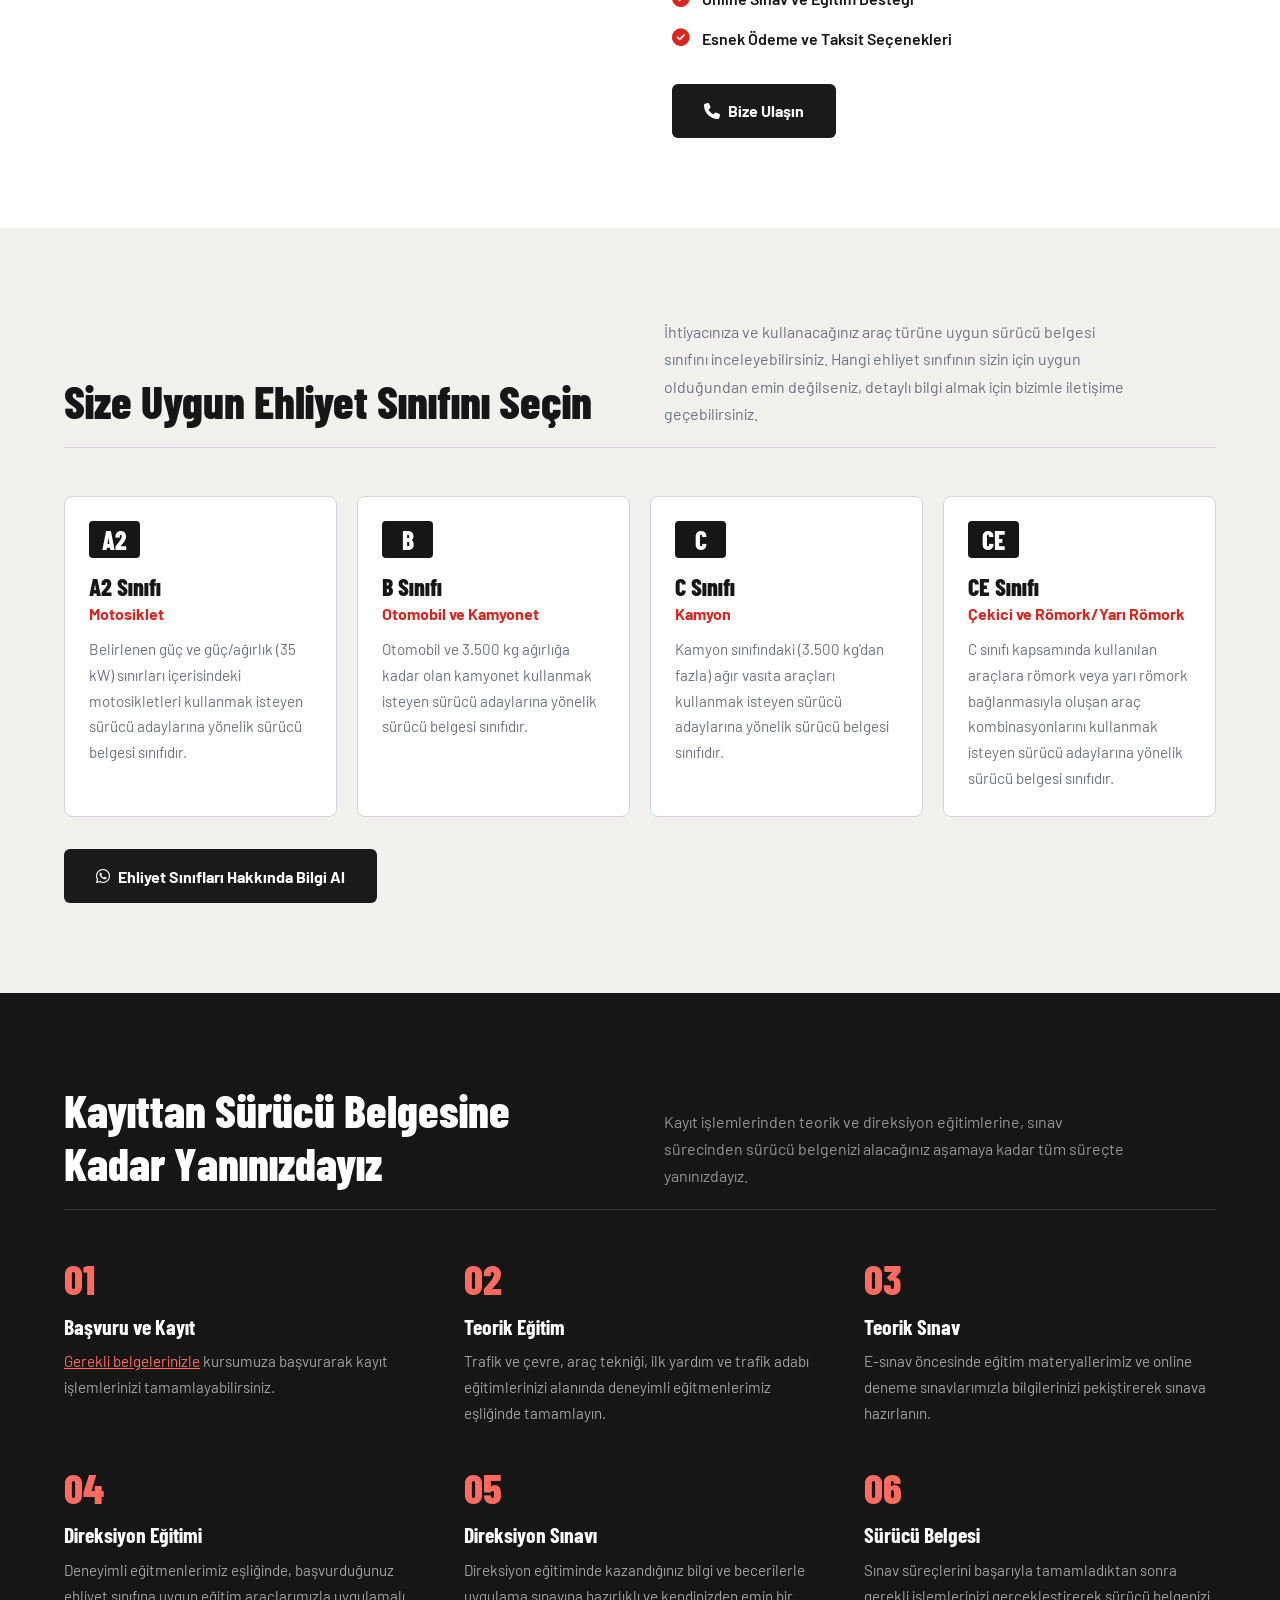
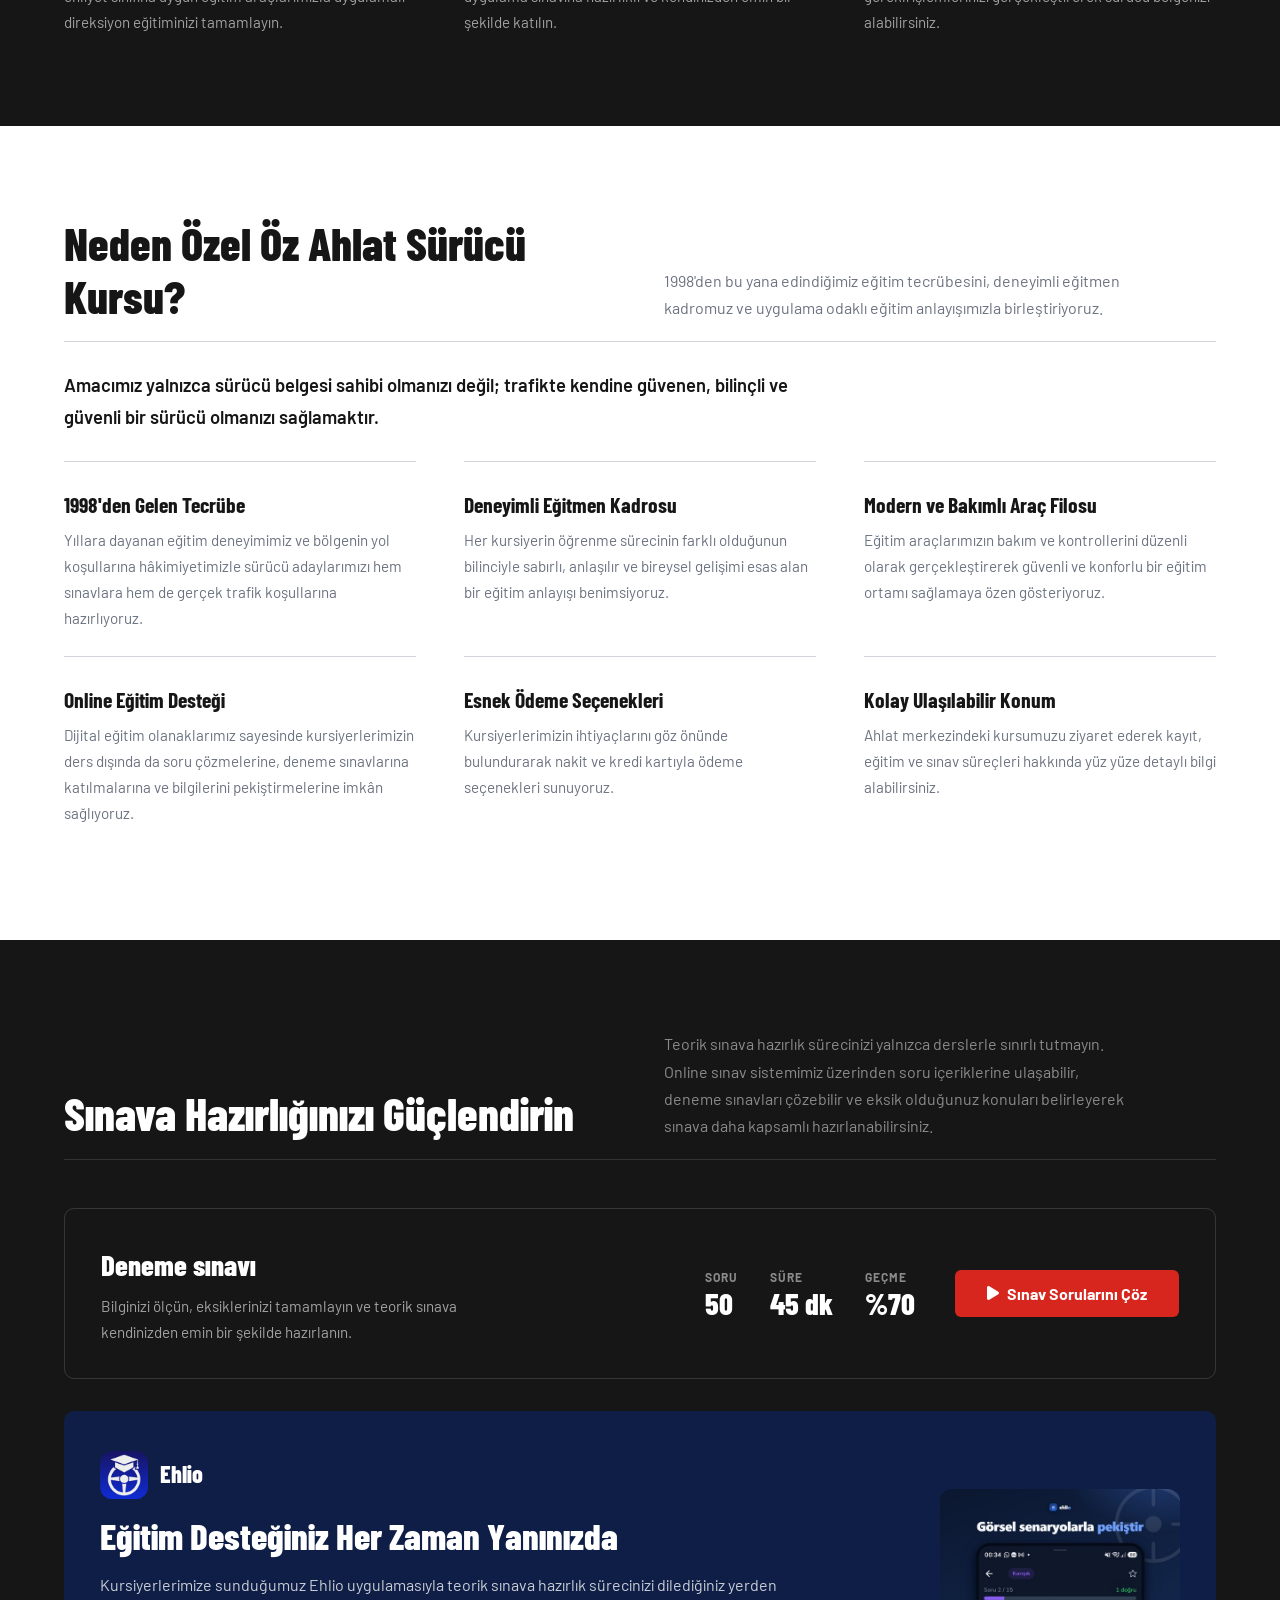
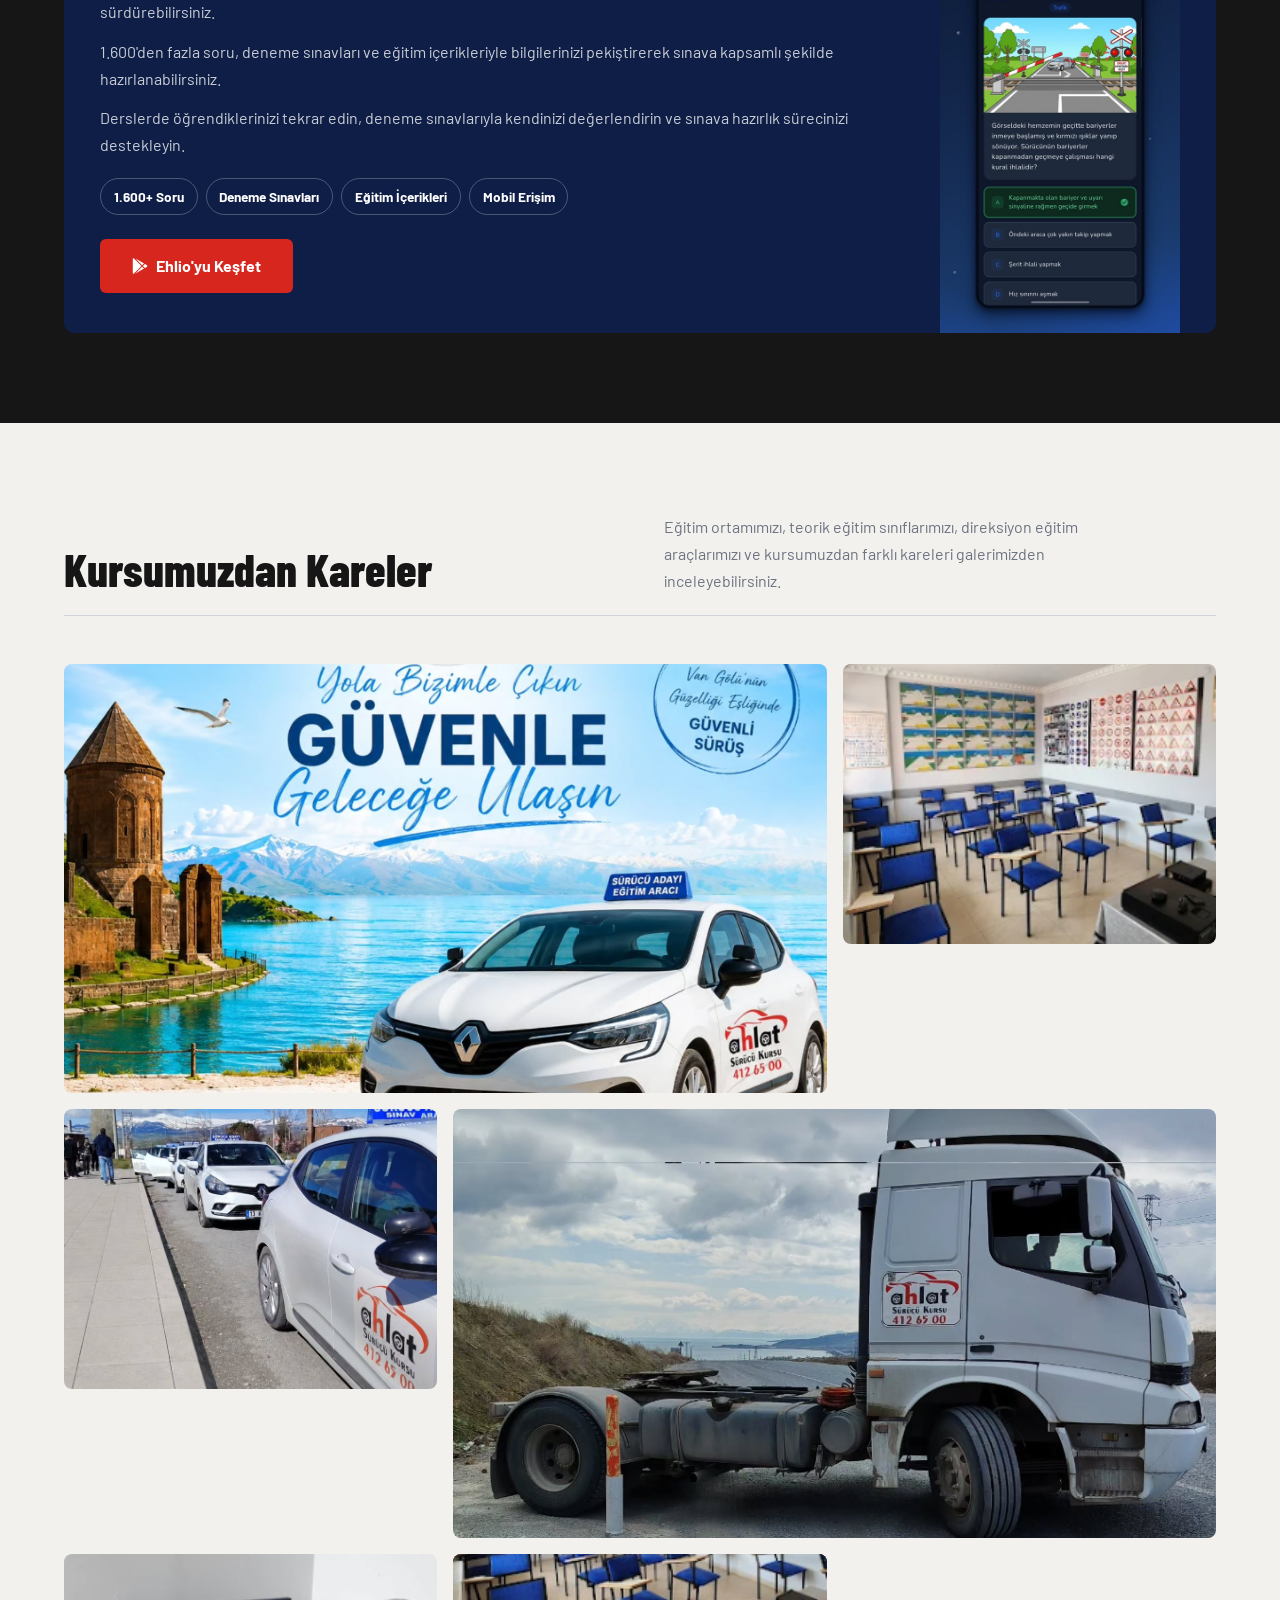
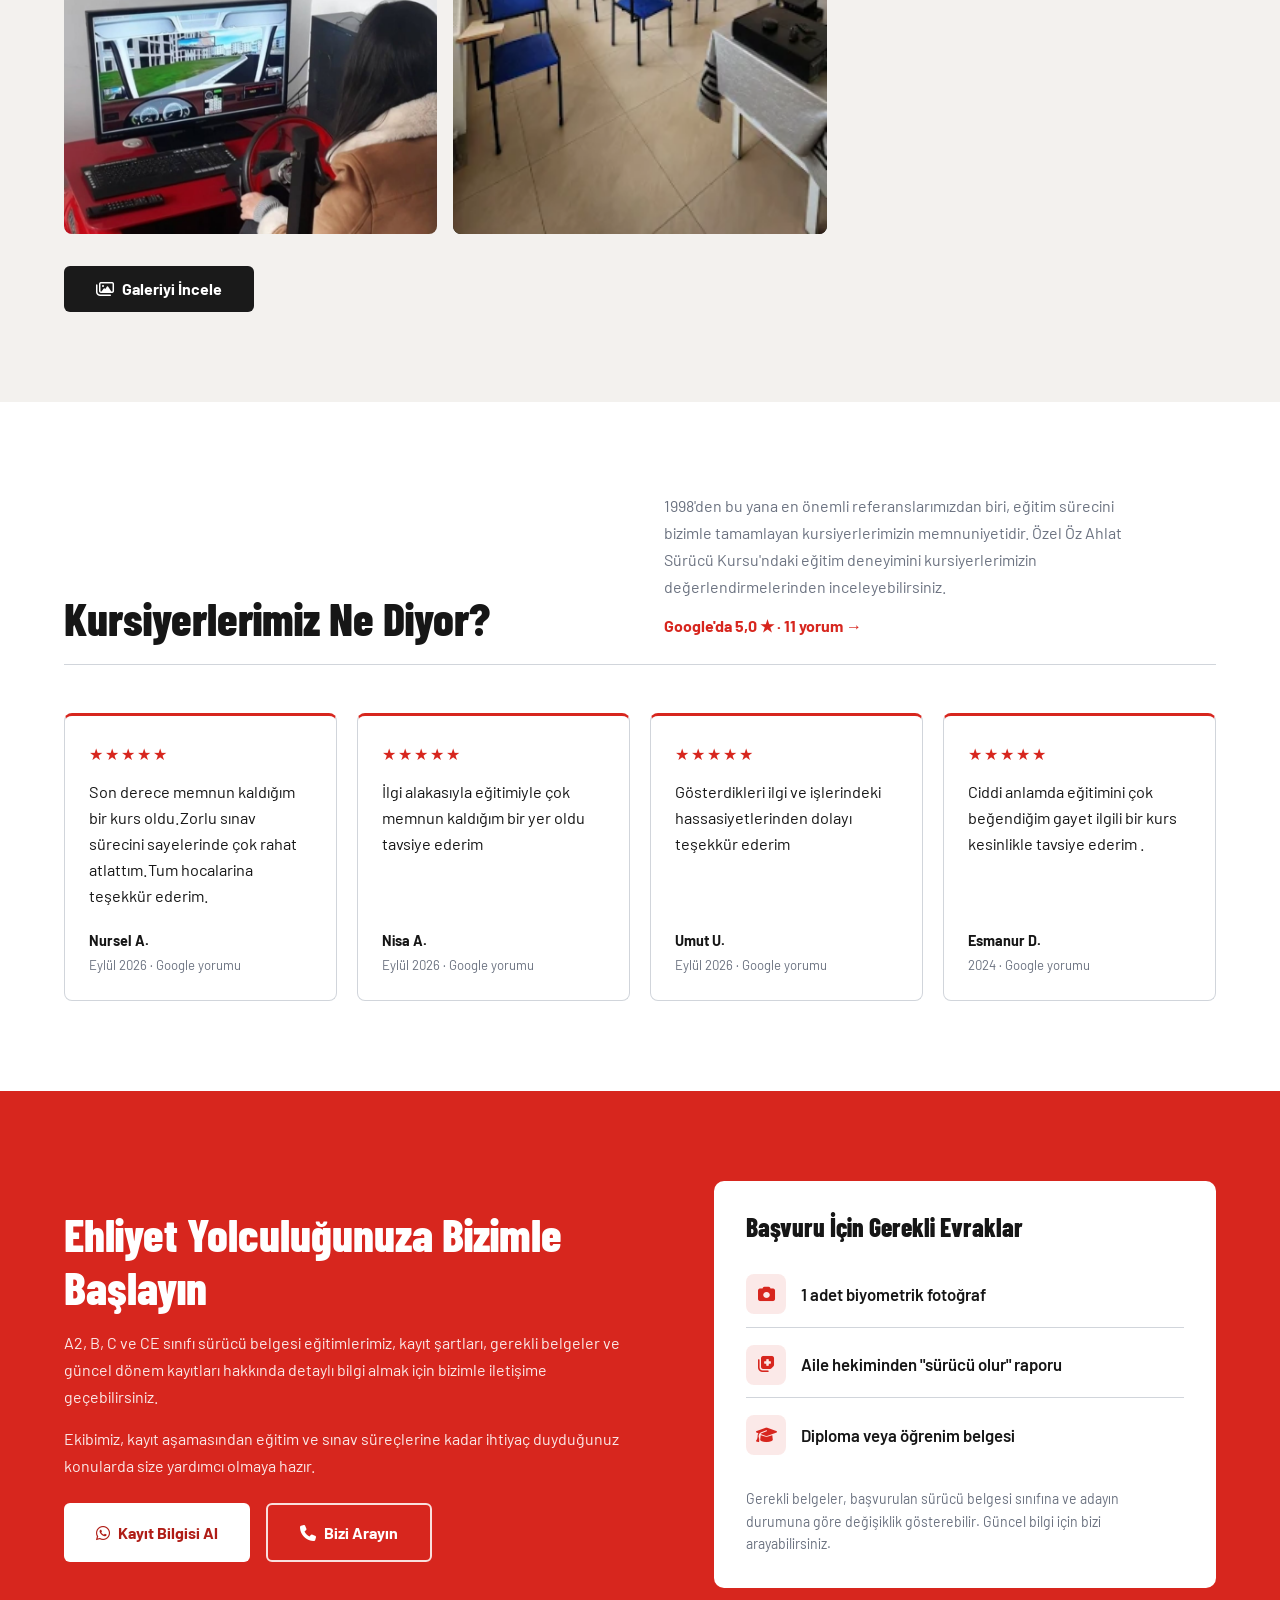
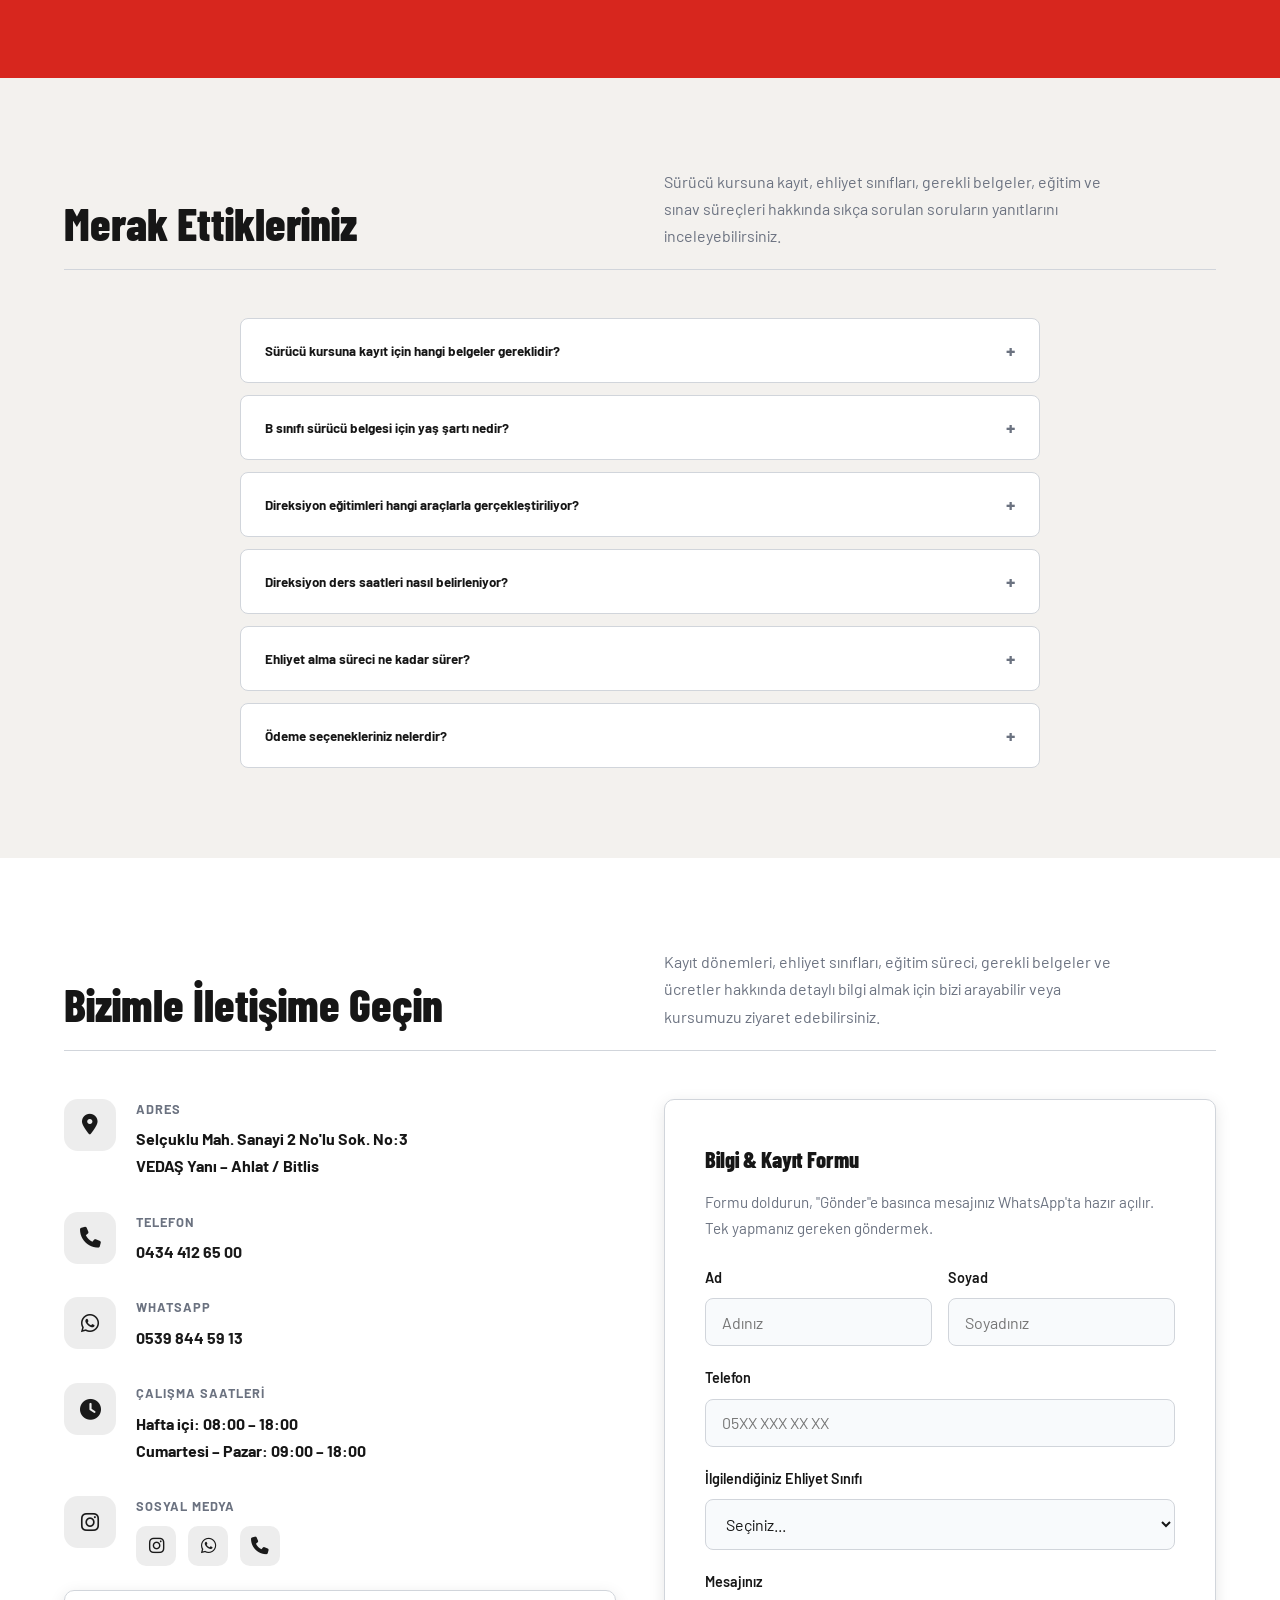
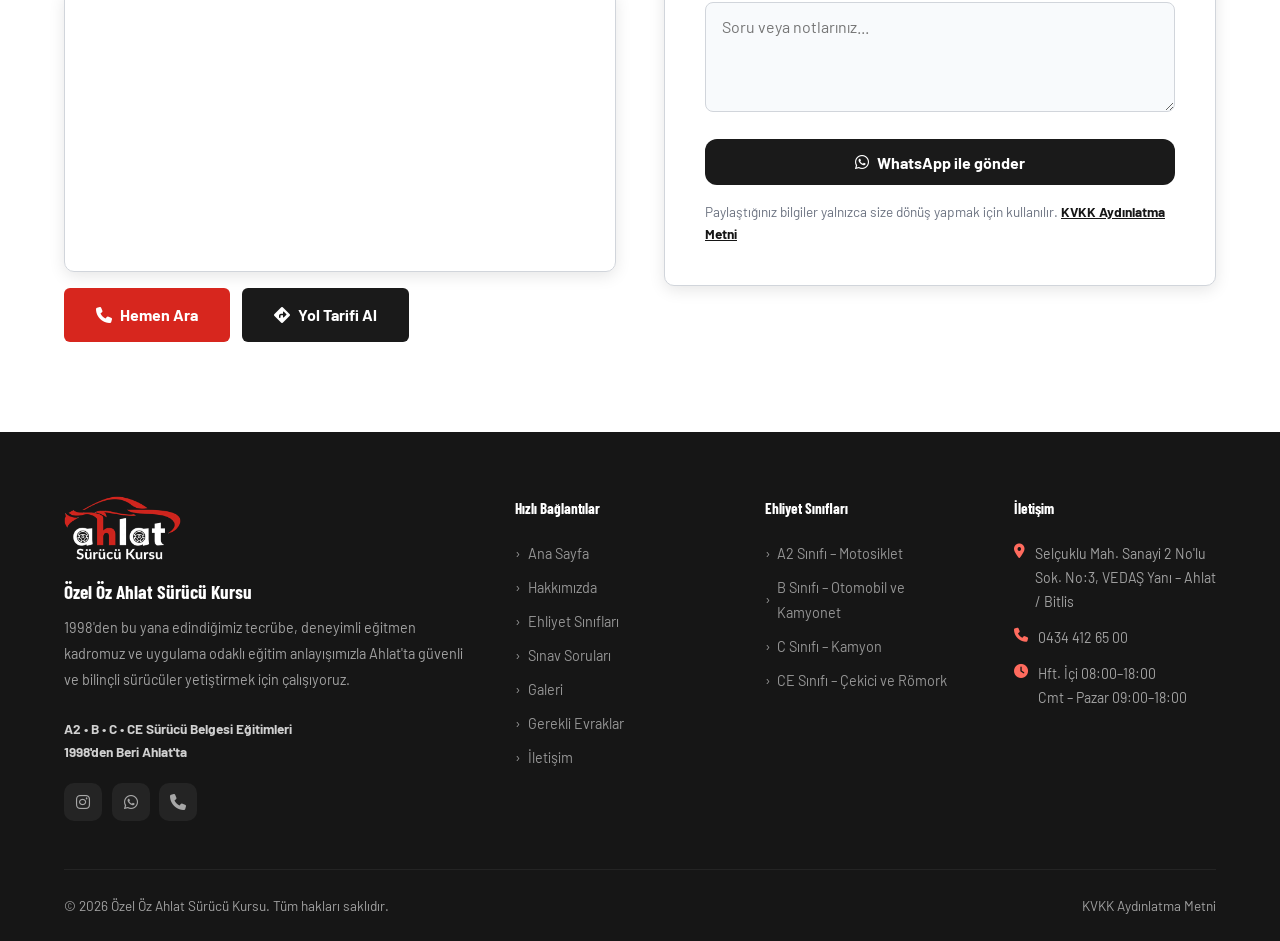
==== commit 4617bb67: "Hafta sonu açılış saati 09:00 Co-Authored-By: Claude Opus 5.5 <noreply@anthropic.com>" ====
--- a/index.html
+++ b/index.html
@@ -32,7 +32,7 @@
     "geo": { "@type": "GeoCoordinates", "latitude": 38.7538168, "longitude": 42.4808059 },
     "openingHoursSpecification": [
       { "@type": "OpeningHoursSpecification", "dayOfWeek": ["Monday","Tuesday","Wednesday","Thursday","Friday"], "opens": "08:00", "closes": "18:00" },
-      { "@type": "OpeningHoursSpecification", "dayOfWeek": ["Saturday","Sunday"], "opens": "08:00", "closes": "18:00" }
+      { "@type": "OpeningHoursSpecification", "dayOfWeek": ["Saturday","Sunday"], "opens": "09:00", "closes": "18:00" }
     ],
     "sameAs": ["https://www.instagram.com/ozelozahlatsurucukursu/"]
   }
@@ -603,7 +603,7 @@
             <div class="contact-icon"><i class="fa-solid fa-clock"></i></div>
             <div>
               <div class="contact-label">Çalışma Saatleri</div>
-              <div class="contact-value">Hafta içi: 08:00 – 18:00<br>Cumartesi – Pazar: 08:00 – 18:00</div>
+              <div class="contact-value">Hafta içi: 08:00 – 18:00<br>Cumartesi – Pazar: 09:00 – 18:00</div>
             </div>
           </div>
           <div class="contact-card">
@@ -758,7 +758,7 @@
           </div>
           <div class="footer-contact-item">
             <i class="fa-solid fa-clock"></i>
-            <span>Hft. İçi 08:00–18:00<br>Cmt – Pazar 08:00–18:00</span>
+            <span>Hft. İçi 08:00–18:00<br>Cmt – Pazar 09:00–18:00</span>
           </div>
         </div>
       </div>
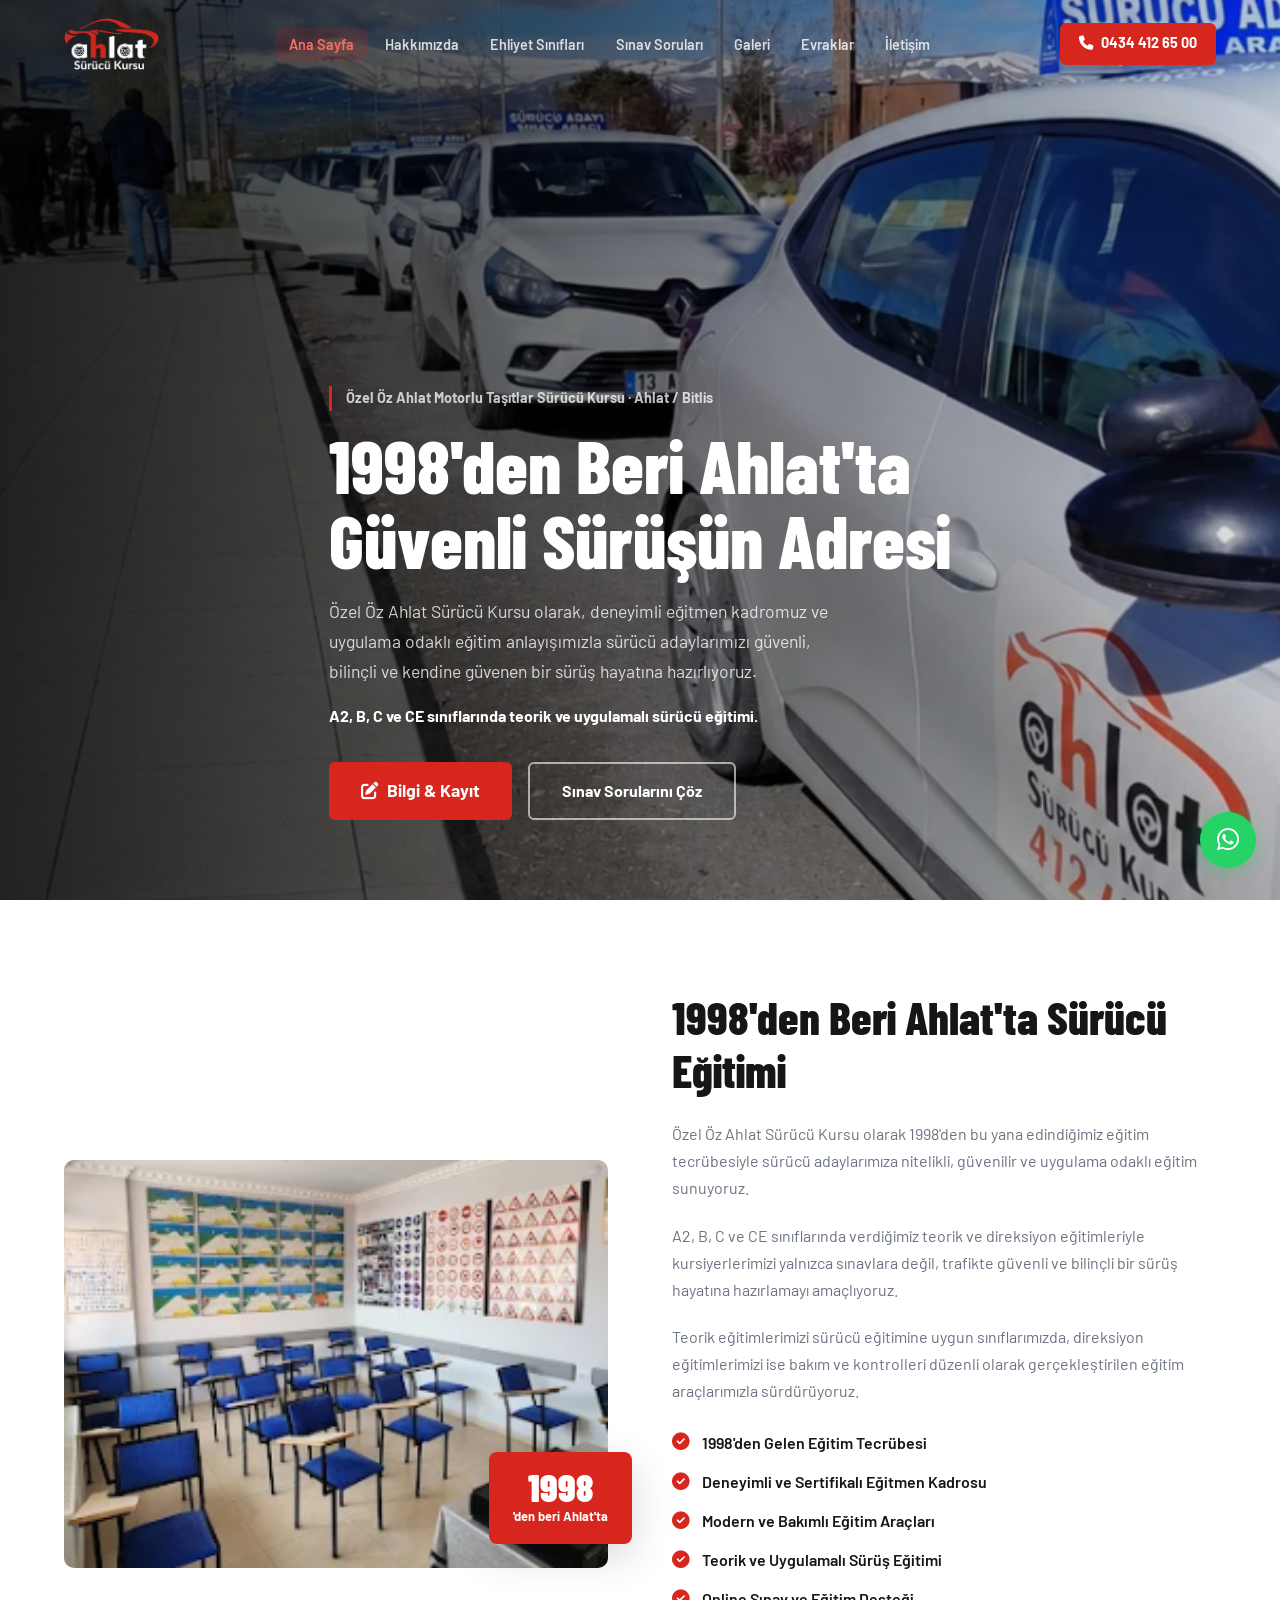
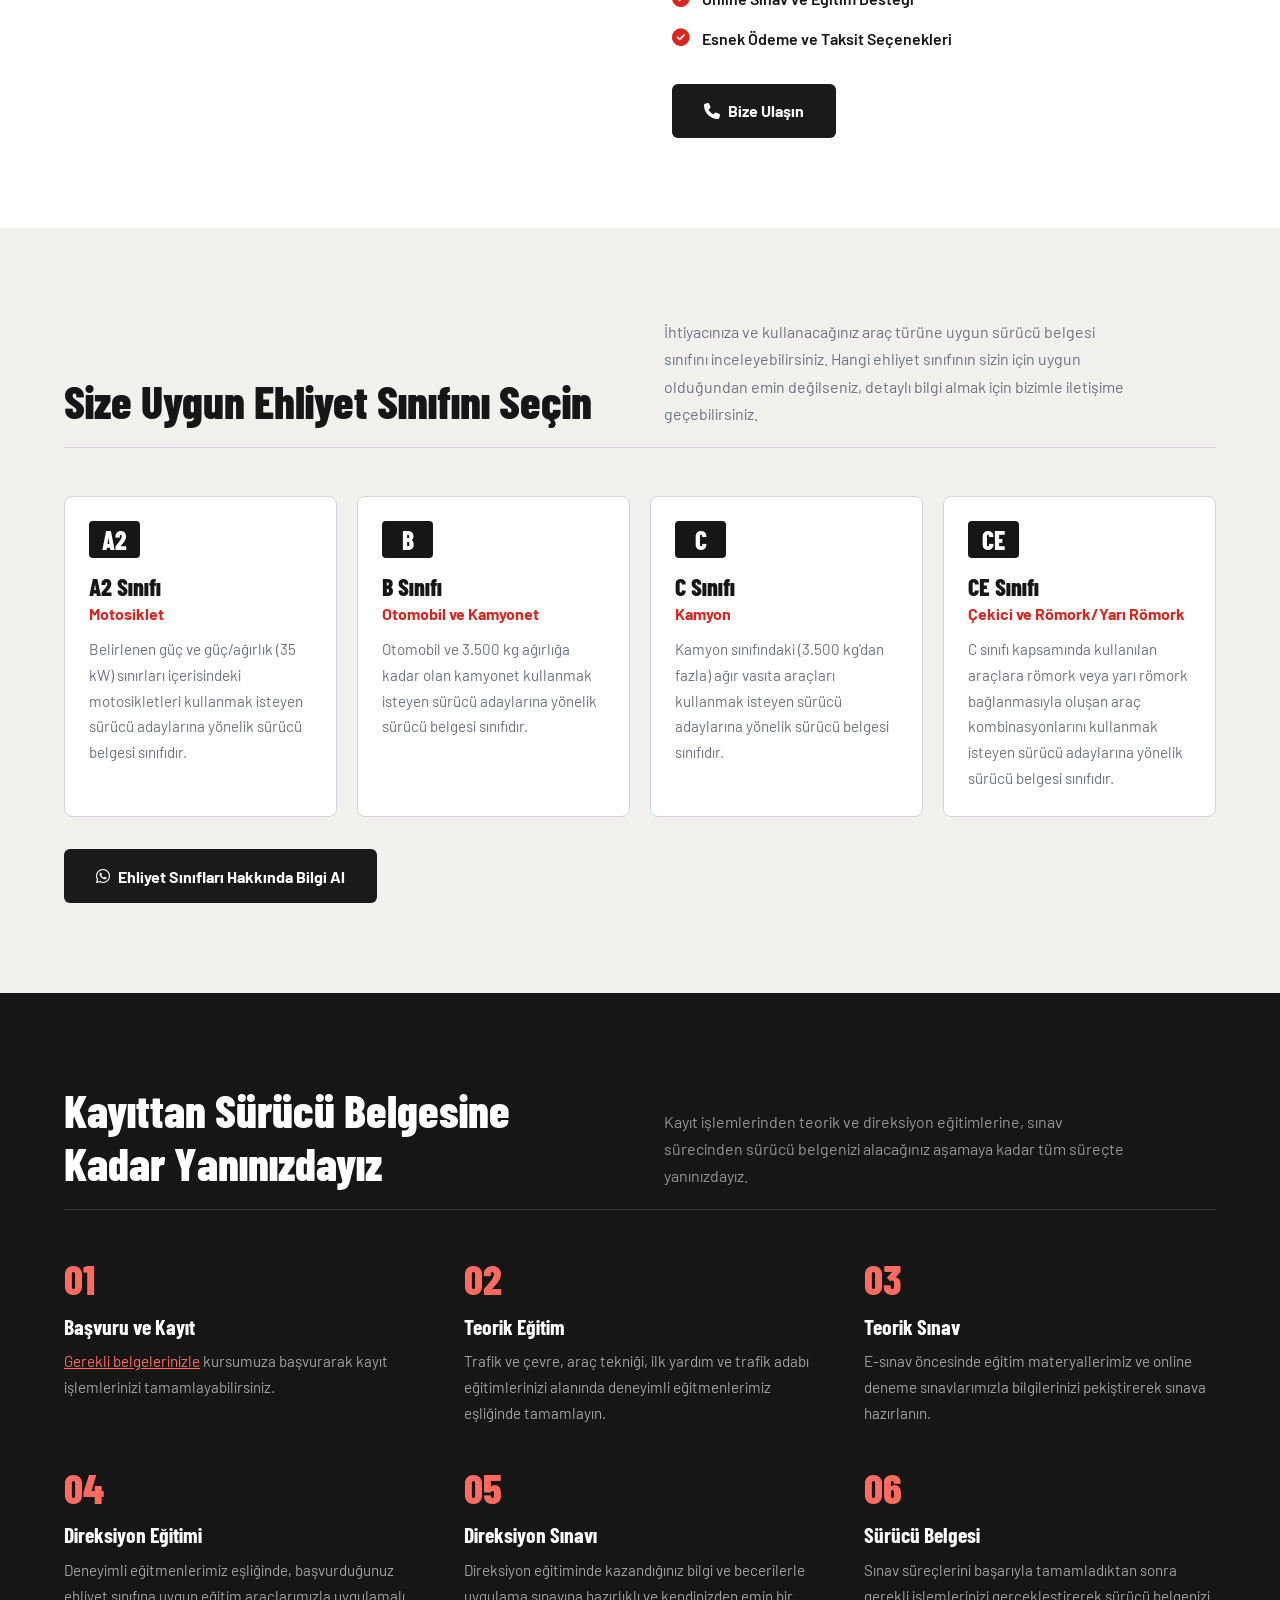
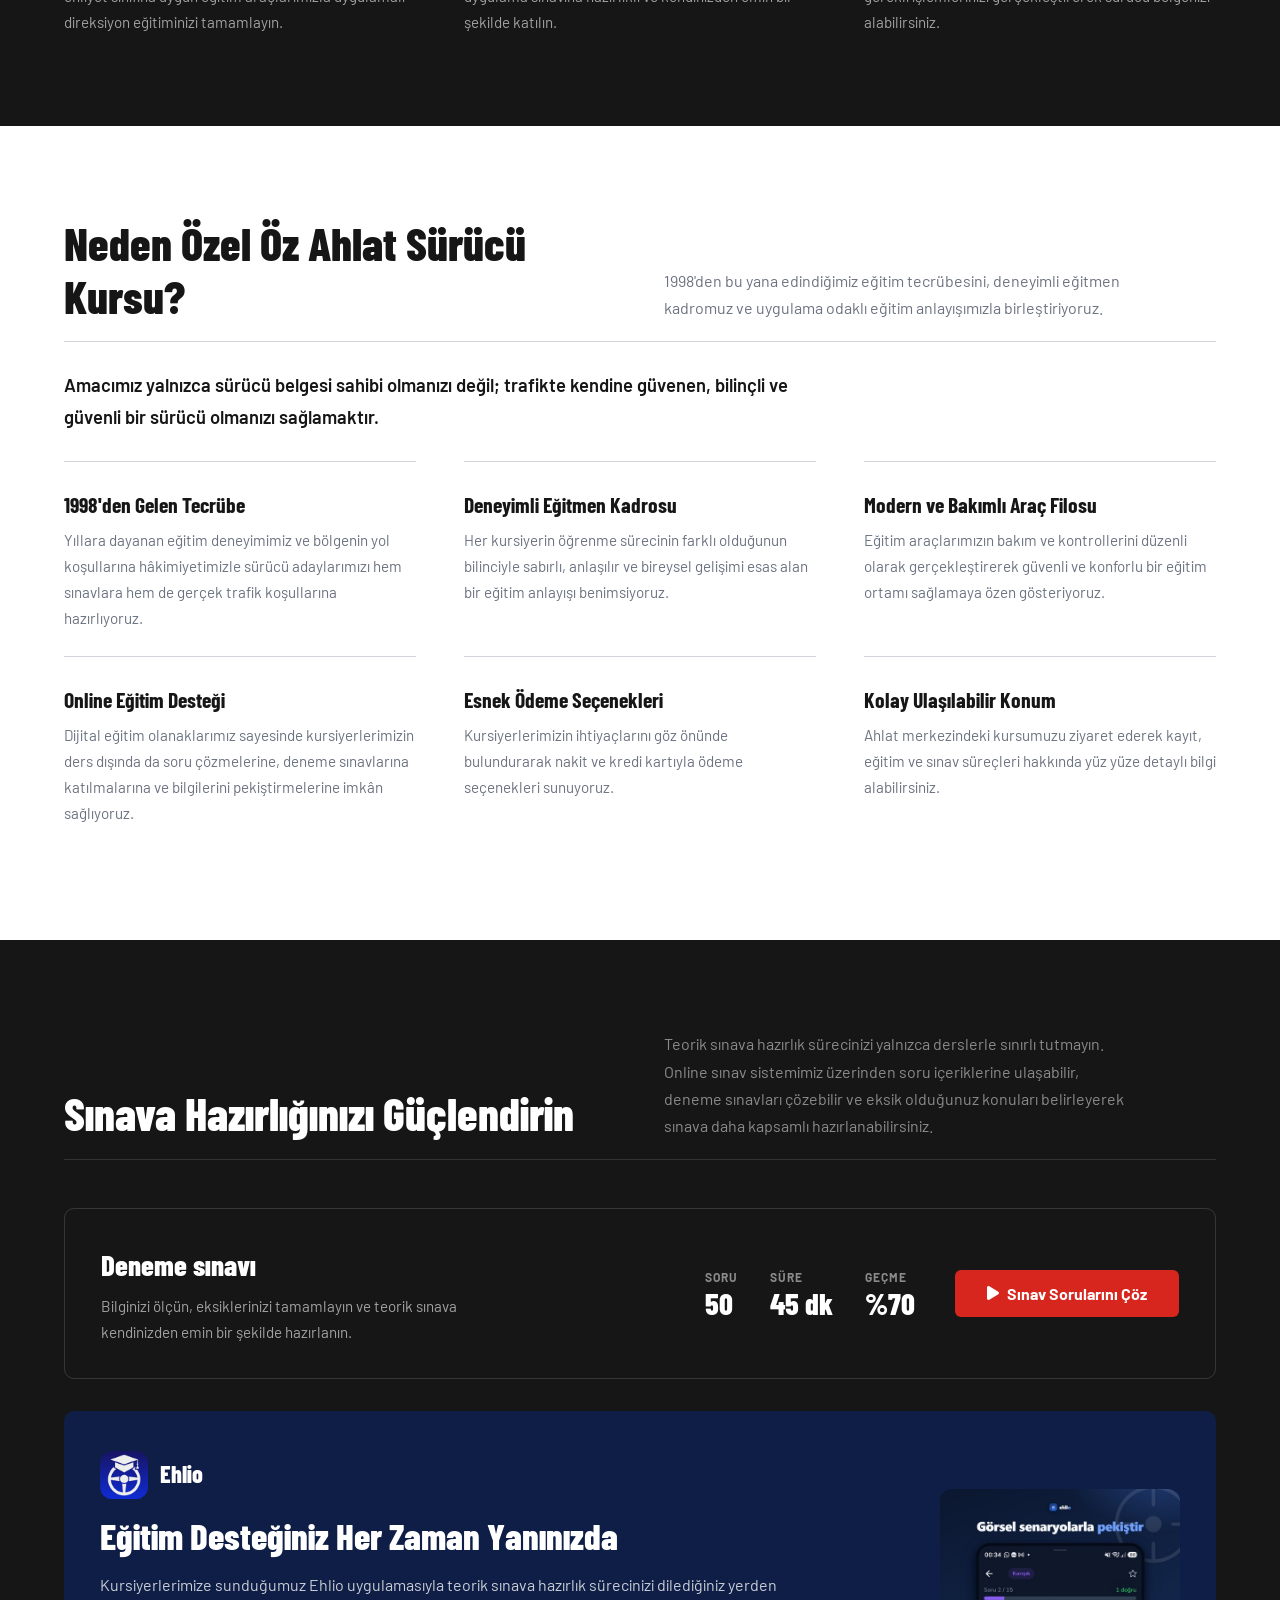
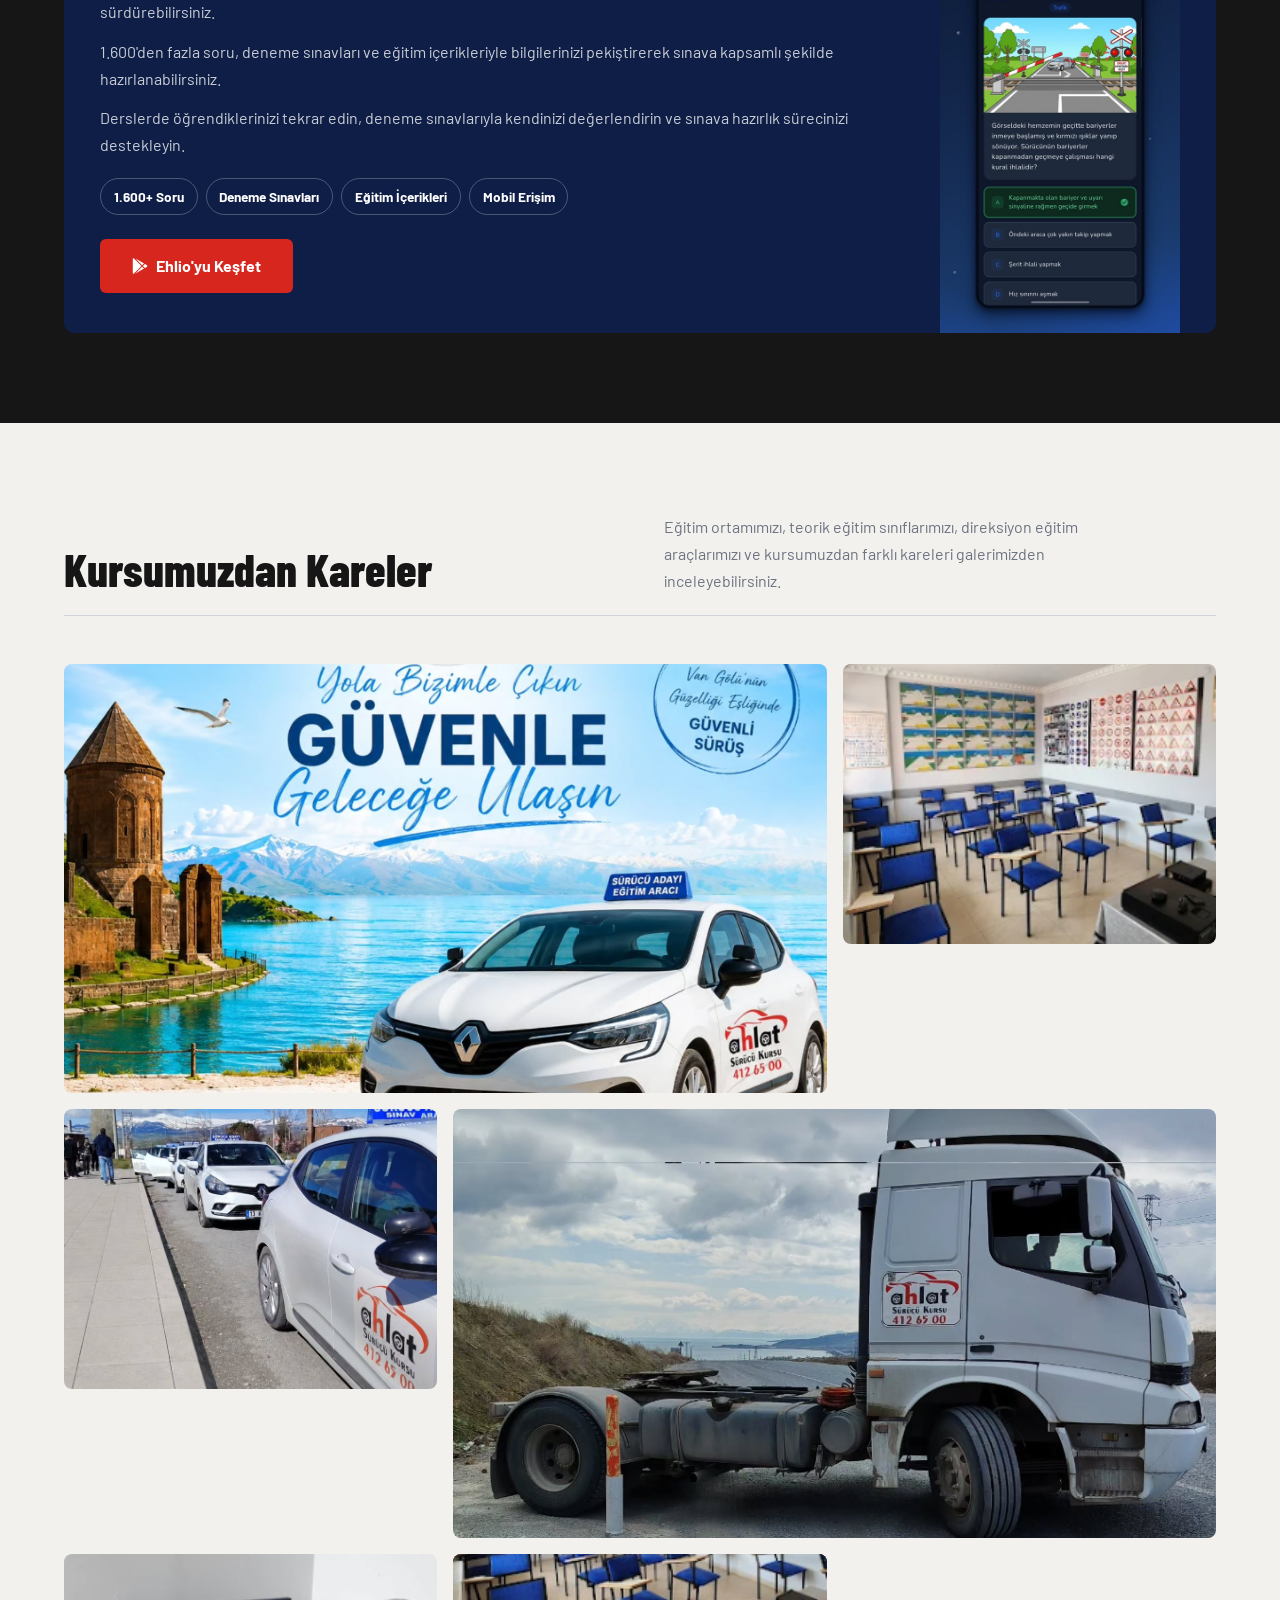
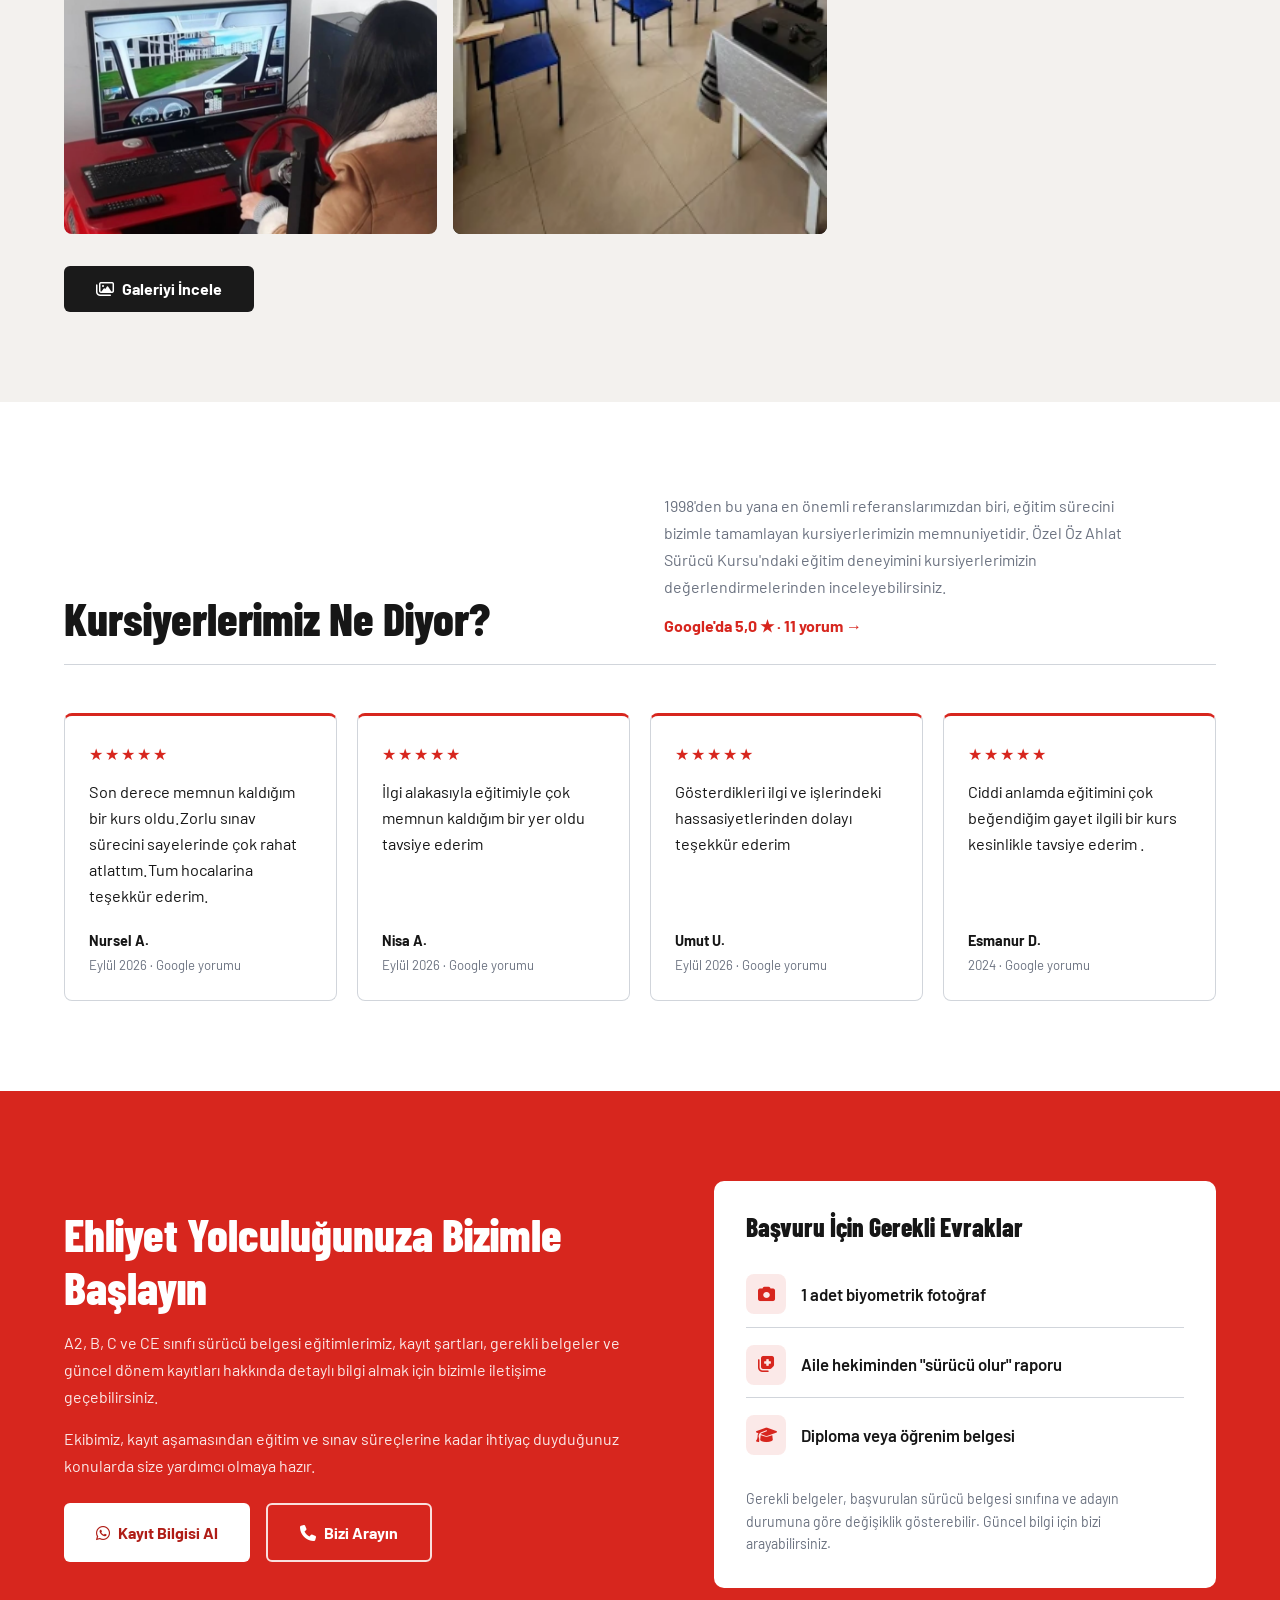
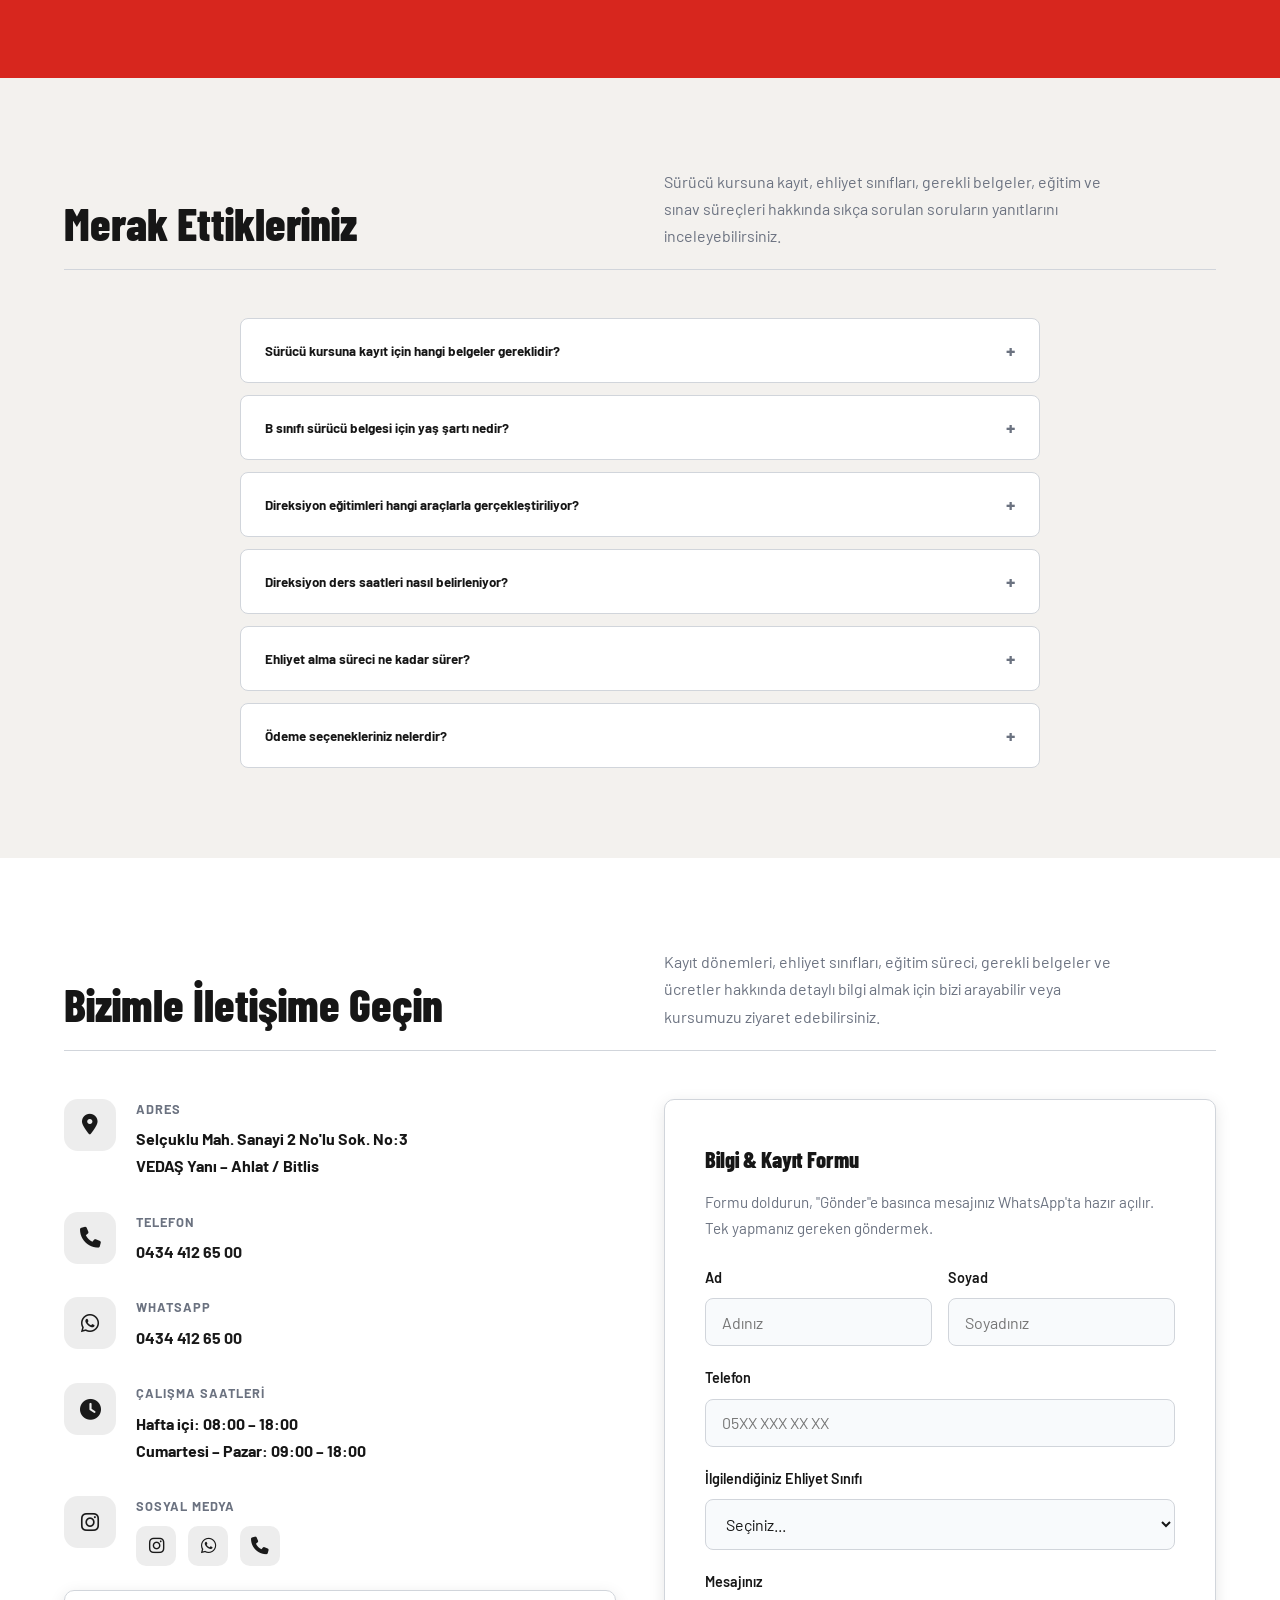
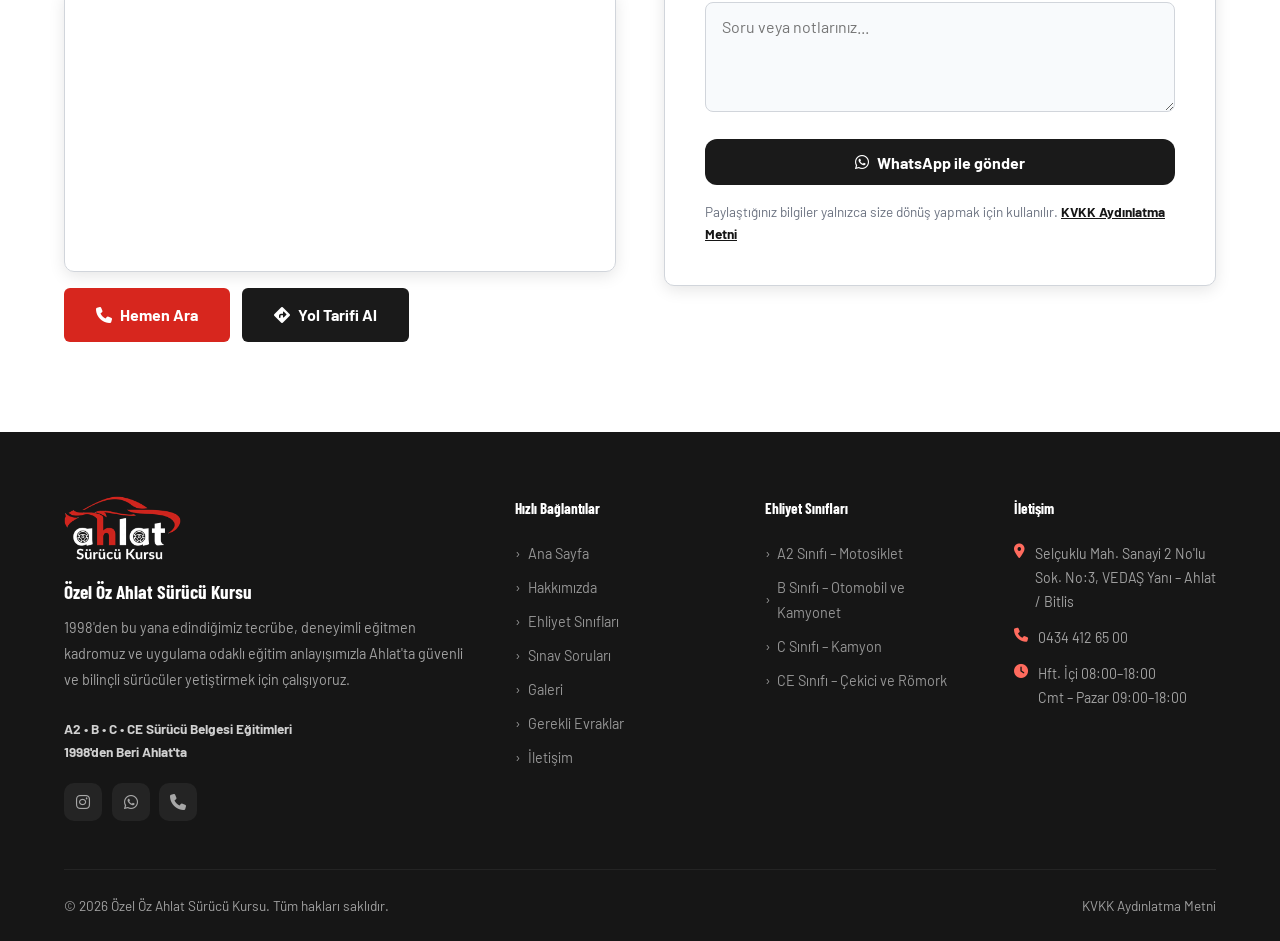
==== commit f33708b3: "WhatsApp numarasını 0434 412 65 00 olarak değiştir Co-Authored-By: Claude Opus 5.5 <noreply@anthropi" ====
--- a/index.html
+++ b/index.html
@@ -49,7 +49,7 @@
 <body>
 
 <!-- ===== WhatsApp & Back To Top ===== -->
-<a data-umami-event="whatsapp" data-umami-event-yer="sabit-buton" href="https://wa.me/905398445913" class="whatsapp-float" target="_blank" rel="noopener" aria-label="WhatsApp ile ulaşın">
+<a data-umami-event="whatsapp" data-umami-event-yer="sabit-buton" href="https://wa.me/904344126500" class="whatsapp-float" target="_blank" rel="noopener" aria-label="WhatsApp ile ulaşın">
   <i class="fa-brands fa-whatsapp"></i>
   <span class="whatsapp-tooltip">WhatsApp'tan Ulaşın</span>
 </a>
@@ -200,7 +200,7 @@
       </article>
     </div>
     <div class="section-cta">
-      <a data-umami-event="whatsapp" data-umami-event-yer="siniflar" href="https://wa.me/905398445913?text=Merhaba%2C%20ehliyet%20s%C4%B1n%C4%B1flar%C4%B1%20hakk%C4%B1nda%20bilgi%20almak%20istiyorum." target="_blank" rel="noopener" class="btn btn-primary">
+      <a data-umami-event="whatsapp" data-umami-event-yer="siniflar" href="https://wa.me/904344126500?text=Merhaba%2C%20ehliyet%20s%C4%B1n%C4%B1flar%C4%B1%20hakk%C4%B1nda%20bilgi%20almak%20istiyorum." target="_blank" rel="noopener" class="btn btn-primary">
         <i class="fa-brands fa-whatsapp"></i> Ehliyet Sınıfları Hakkında Bilgi Al
       </a>
     </div>
@@ -283,9 +283,7 @@
           <ul class="app-promo-chips">
             <li>1.600+ Soru</li><li>Deneme Sınavları</li><li>Eğitim İçerikleri</li><li>Mobil Erişim</li>
           </ul>
-          <!-- TODO: uygulama yayınlanınca href'i Play Store linkiyle değiştir:
-               https://play.google.com/store/apps/details?id=com.ehlio.ehlio -->
-          <a data-umami-event="play-store" href="#" class="btn btn-secondary play-link">
+          <a data-umami-event="play-store" href="https://play.google.com/store/apps/details?id=com.ehlio.ehlio" target="_blank" rel="noopener" class="btn btn-secondary play-link">
             <i class="fa-brands fa-google-play"></i> Ehlio'yu Keşfet
           </a>
         </div>
@@ -350,7 +348,7 @@
         <div id="result-categories"></div>
         <p class="results-app">
           Bu deneme hep aynı 50 sorudan oluşur. Her seferinde yeni sorularla çalışmak için
-          <a href="#uygulama">Ehlio uygulamasını indirin</a>.
+          <a data-umami-event="play-store" data-umami-event-yer="sinav-sonucu" href="https://play.google.com/store/apps/details?id=com.ehlio.ehlio" target="_blank" rel="noopener">Ehlio uygulamasını indirin</a>.
         </p>
         <div class="results-actions">
           <button id="btn-retry"><i class="fa-solid fa-rotate-right"></i> Tekrar Dene</button>
@@ -457,7 +455,7 @@
           Ekibimiz, kayıt aşamasından eğitim ve sınav süreçlerine kadar ihtiyaç duyduğunuz konularda size yardımcı olmaya hazır.
         </p>
         <div class="cta-actions">
-          <a data-umami-event="whatsapp" data-umami-event-yer="kayit-cagrisi" href="https://wa.me/905398445913?text=Merhaba%2C%20kay%C4%B1t%20hakk%C4%B1nda%20bilgi%20almak%20istiyorum." target="_blank" rel="noopener" class="btn btn-light">
+          <a data-umami-event="whatsapp" data-umami-event-yer="kayit-cagrisi" href="https://wa.me/904344126500?text=Merhaba%2C%20kay%C4%B1t%20hakk%C4%B1nda%20bilgi%20almak%20istiyorum." target="_blank" rel="noopener" class="btn btn-light">
             <i class="fa-brands fa-whatsapp"></i> Kayıt Bilgisi Al
           </a>
           <a data-umami-event="telefon" data-umami-event-yer="kayit-cagrisi" href="tel:+904344126500" class="btn btn-outline">
@@ -595,7 +593,7 @@
             <div>
               <div class="contact-label">WhatsApp</div>
               <div class="contact-value">
-                <a data-umami-event="whatsapp" data-umami-event-yer="iletisim" href="https://wa.me/905398445913" target="_blank" rel="noopener">0539 844 59 13</a>
+                <a data-umami-event="whatsapp" data-umami-event-yer="iletisim" href="https://wa.me/904344126500" target="_blank" rel="noopener">0434 412 65 00</a>
               </div>
             </div>
           </div>
@@ -615,7 +613,7 @@
                   <a data-umami-event="instagram" data-umami-event-yer="iletisim-simge" href="https://www.instagram.com/ozelozahlatsurucukursu/" target="_blank" rel="noopener" class="social-link" aria-label="Instagram">
                     <i class="fa-brands fa-instagram"></i>
                   </a>
-                  <a data-umami-event="whatsapp" data-umami-event-yer="iletisim-simge" href="https://wa.me/905398445913" target="_blank" rel="noopener" class="social-link" aria-label="WhatsApp">
+                  <a data-umami-event="whatsapp" data-umami-event-yer="iletisim-simge" href="https://wa.me/904344126500" target="_blank" rel="noopener" class="social-link" aria-label="WhatsApp">
                     <i class="fa-brands fa-whatsapp"></i>
                   </a>
                   <a data-umami-event="telefon" data-umami-event-yer="iletisim-simge" href="tel:+904344126500" class="social-link" aria-label="Telefon">
@@ -713,7 +711,7 @@
           <a data-umami-event="instagram" data-umami-event-yer="footer" href="https://www.instagram.com/ozelozahlatsurucukursu/" target="_blank" rel="noopener" aria-label="Instagram">
             <i class="fa-brands fa-instagram"></i>
           </a>
-          <a data-umami-event="whatsapp" data-umami-event-yer="footer" href="https://wa.me/905398445913" target="_blank" rel="noopener" aria-label="WhatsApp">
+          <a data-umami-event="whatsapp" data-umami-event-yer="footer" href="https://wa.me/904344126500" target="_blank" rel="noopener" aria-label="WhatsApp">
             <i class="fa-brands fa-whatsapp"></i>
           </a>
           <a data-umami-event="telefon" data-umami-event-yer="footer-simge" href="tel:+904344126500" aria-label="Telefon">
